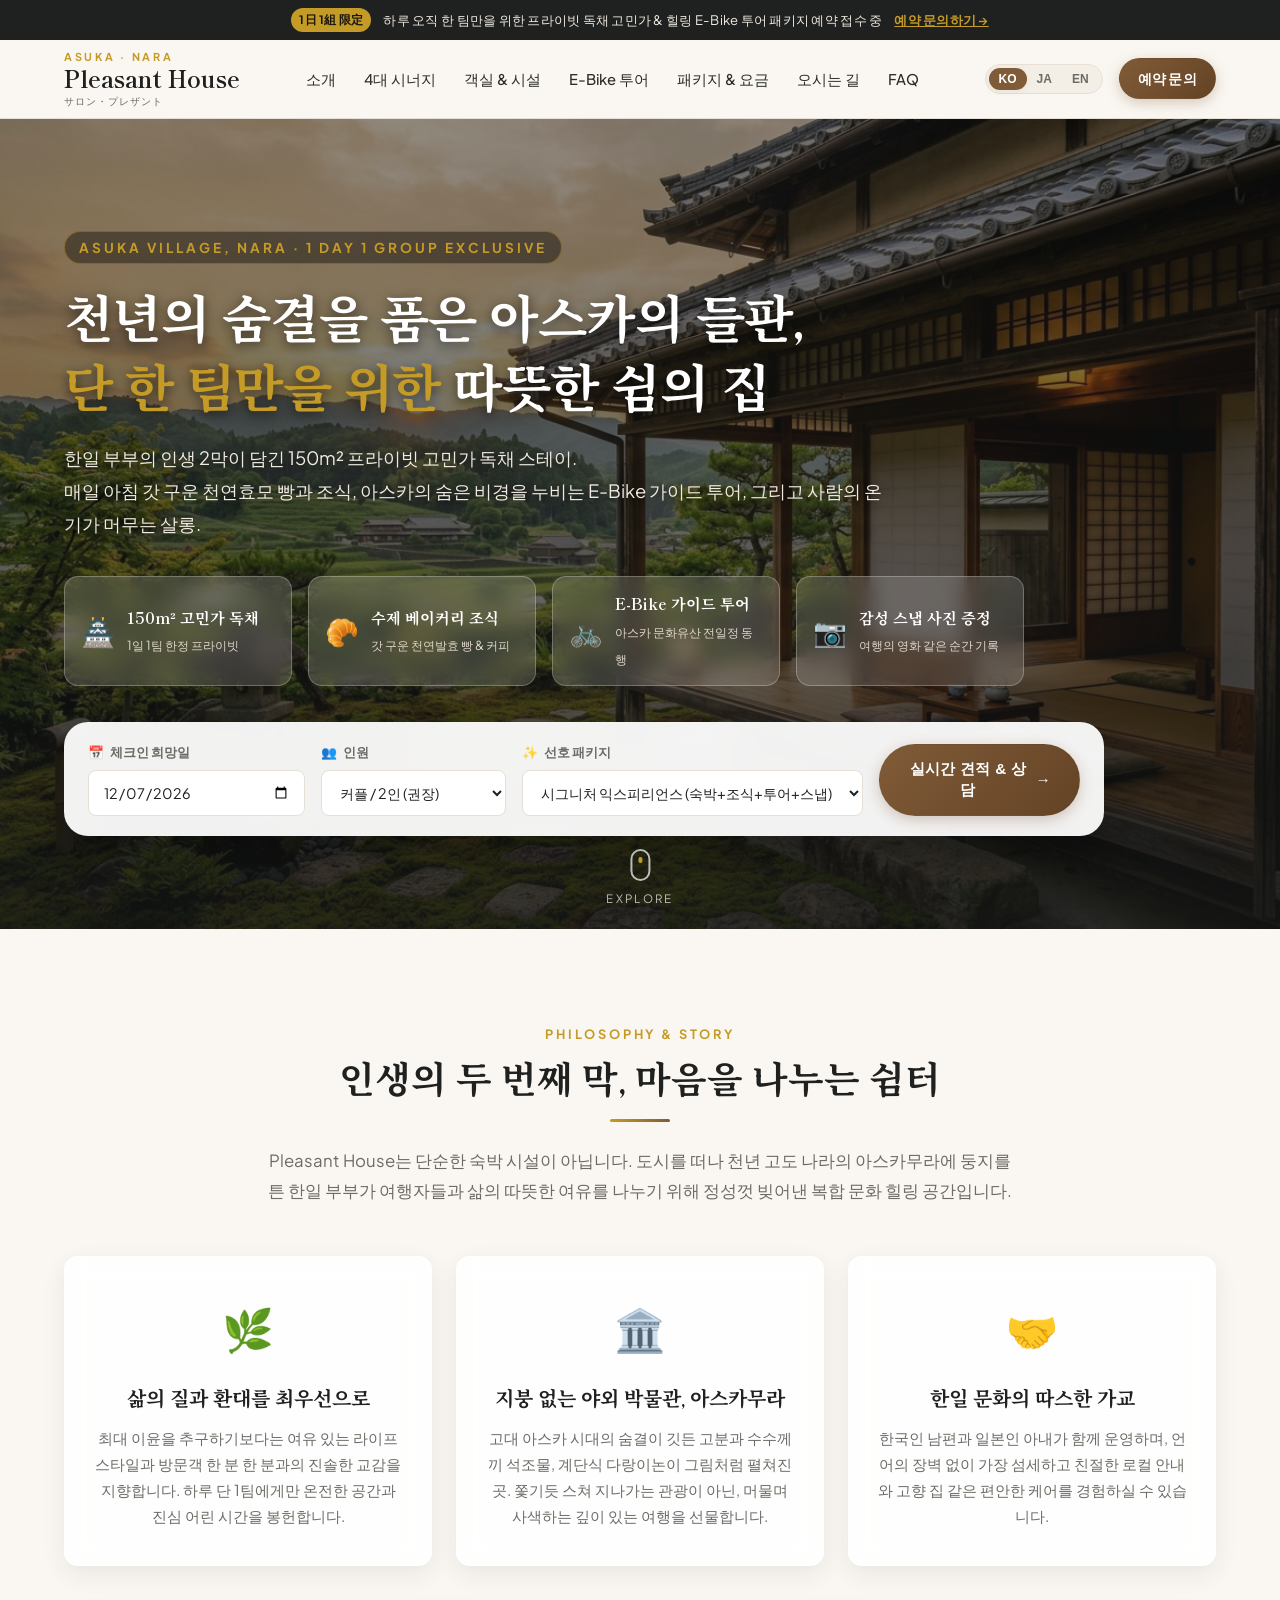
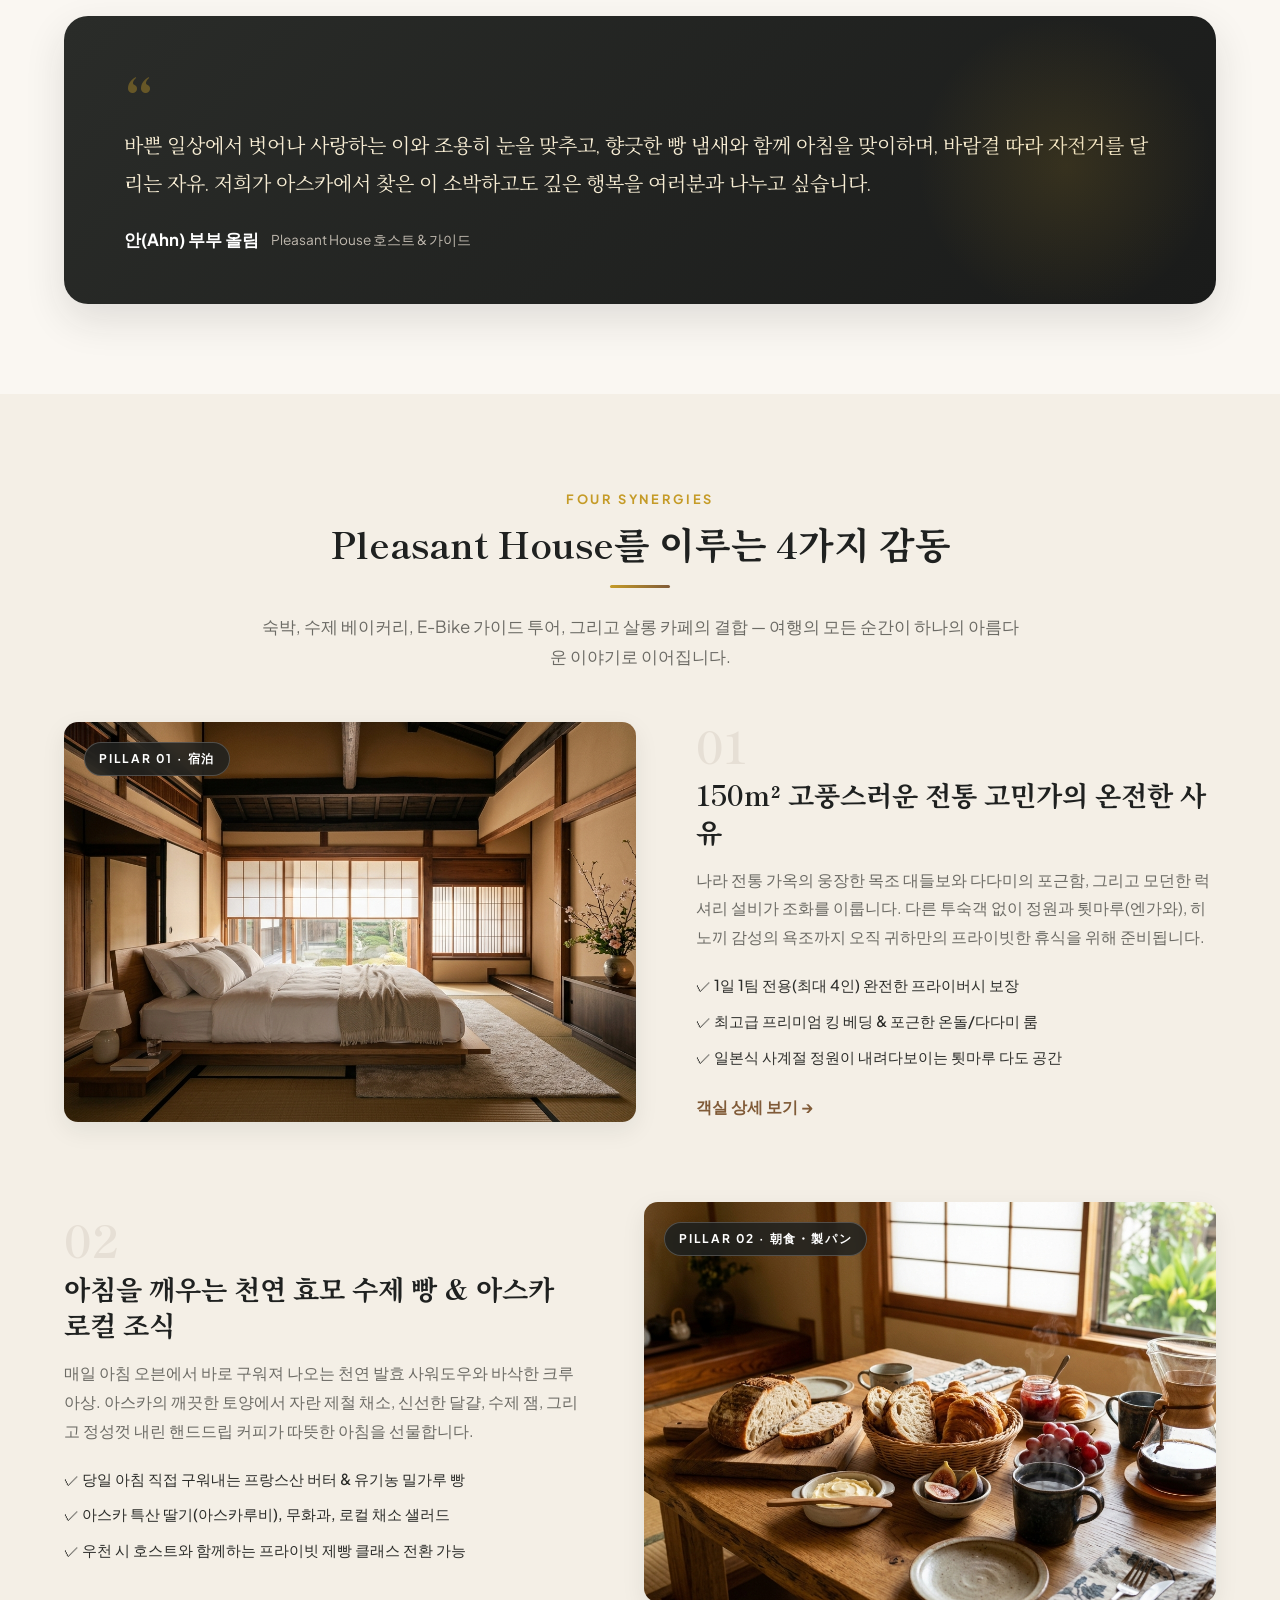
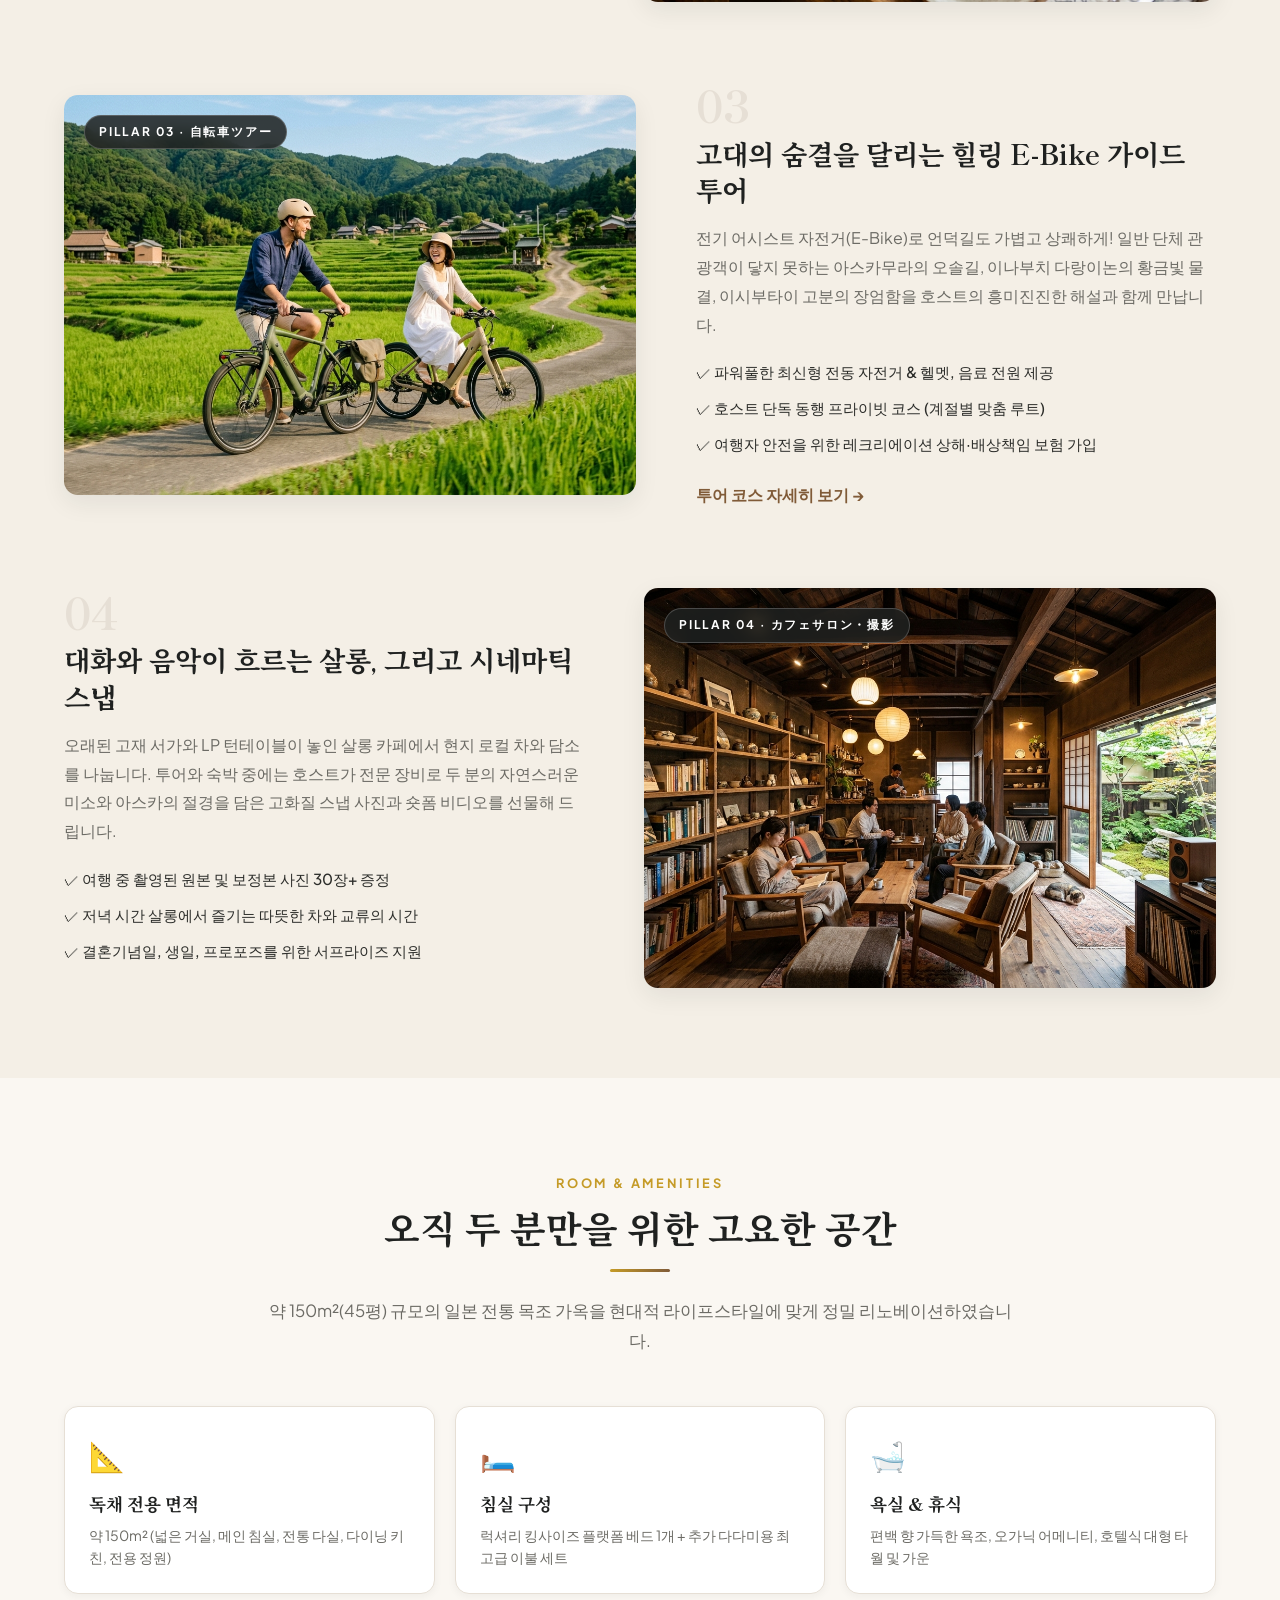
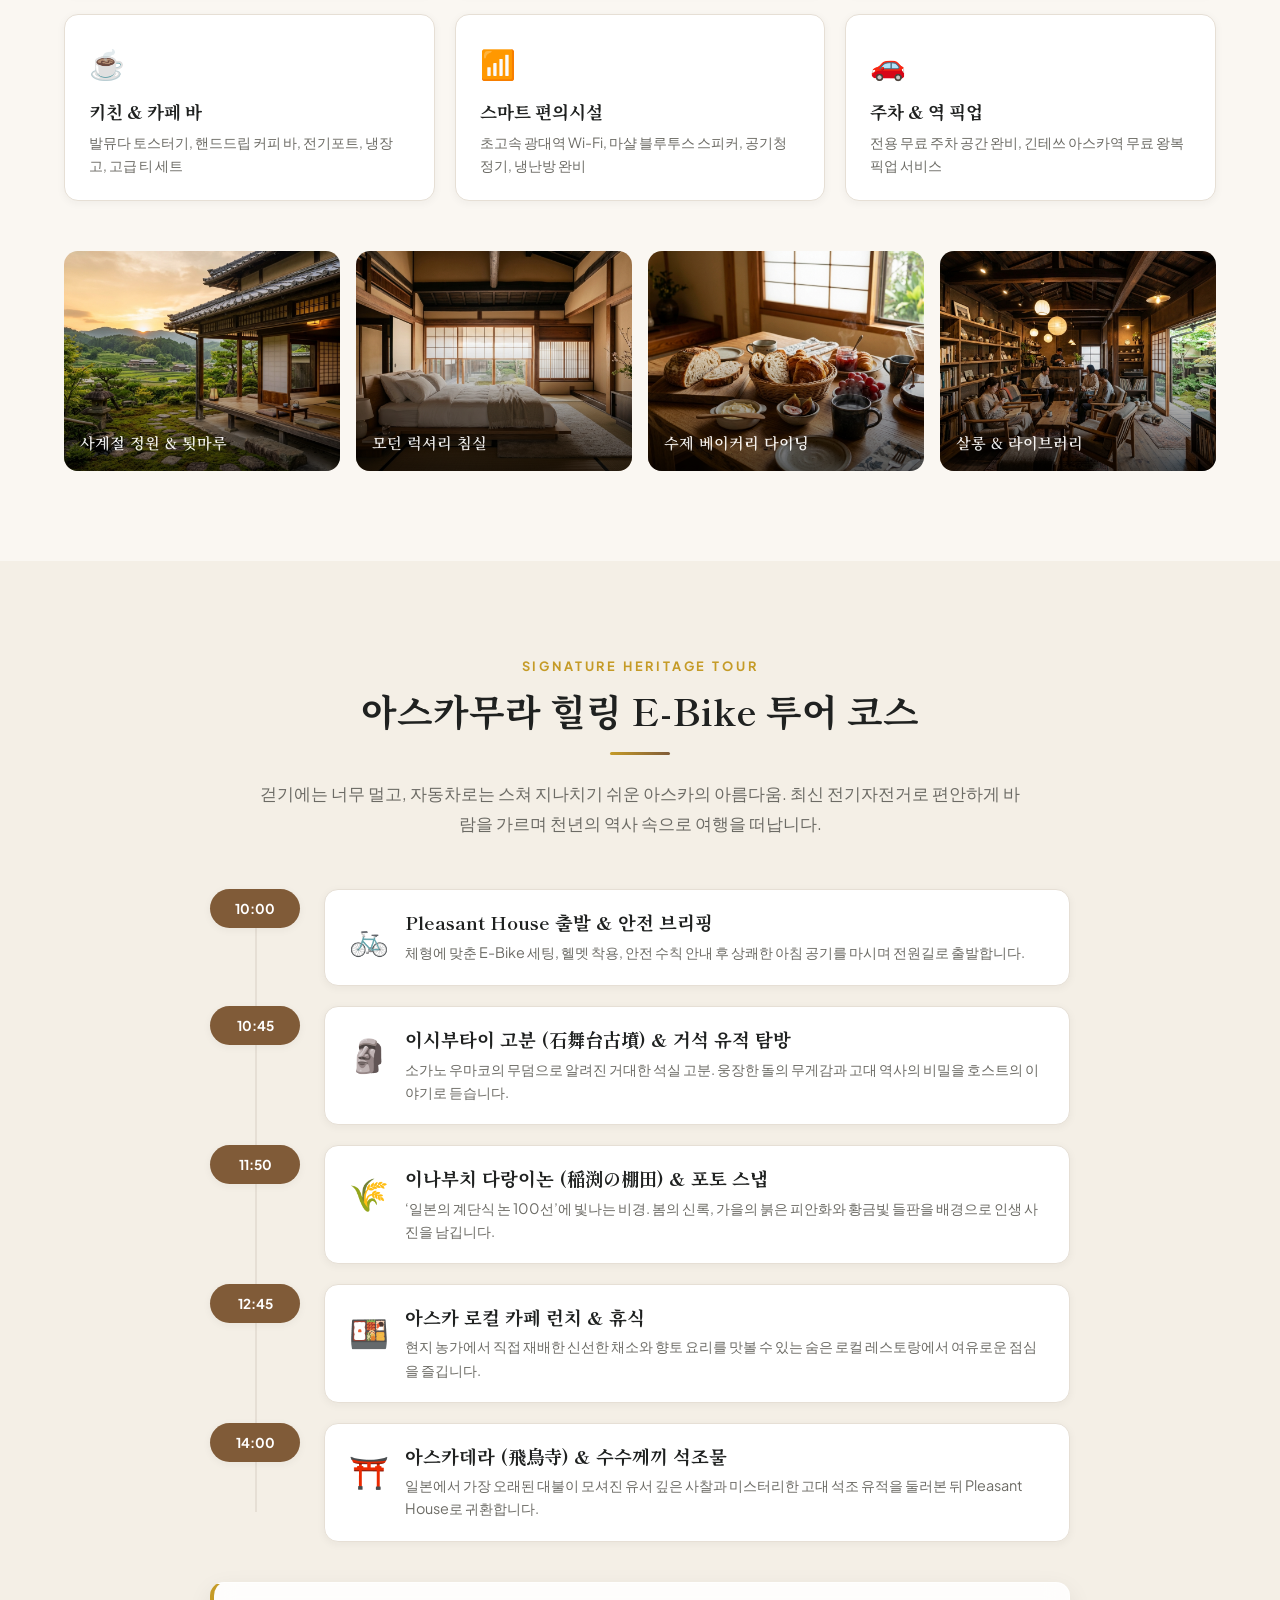
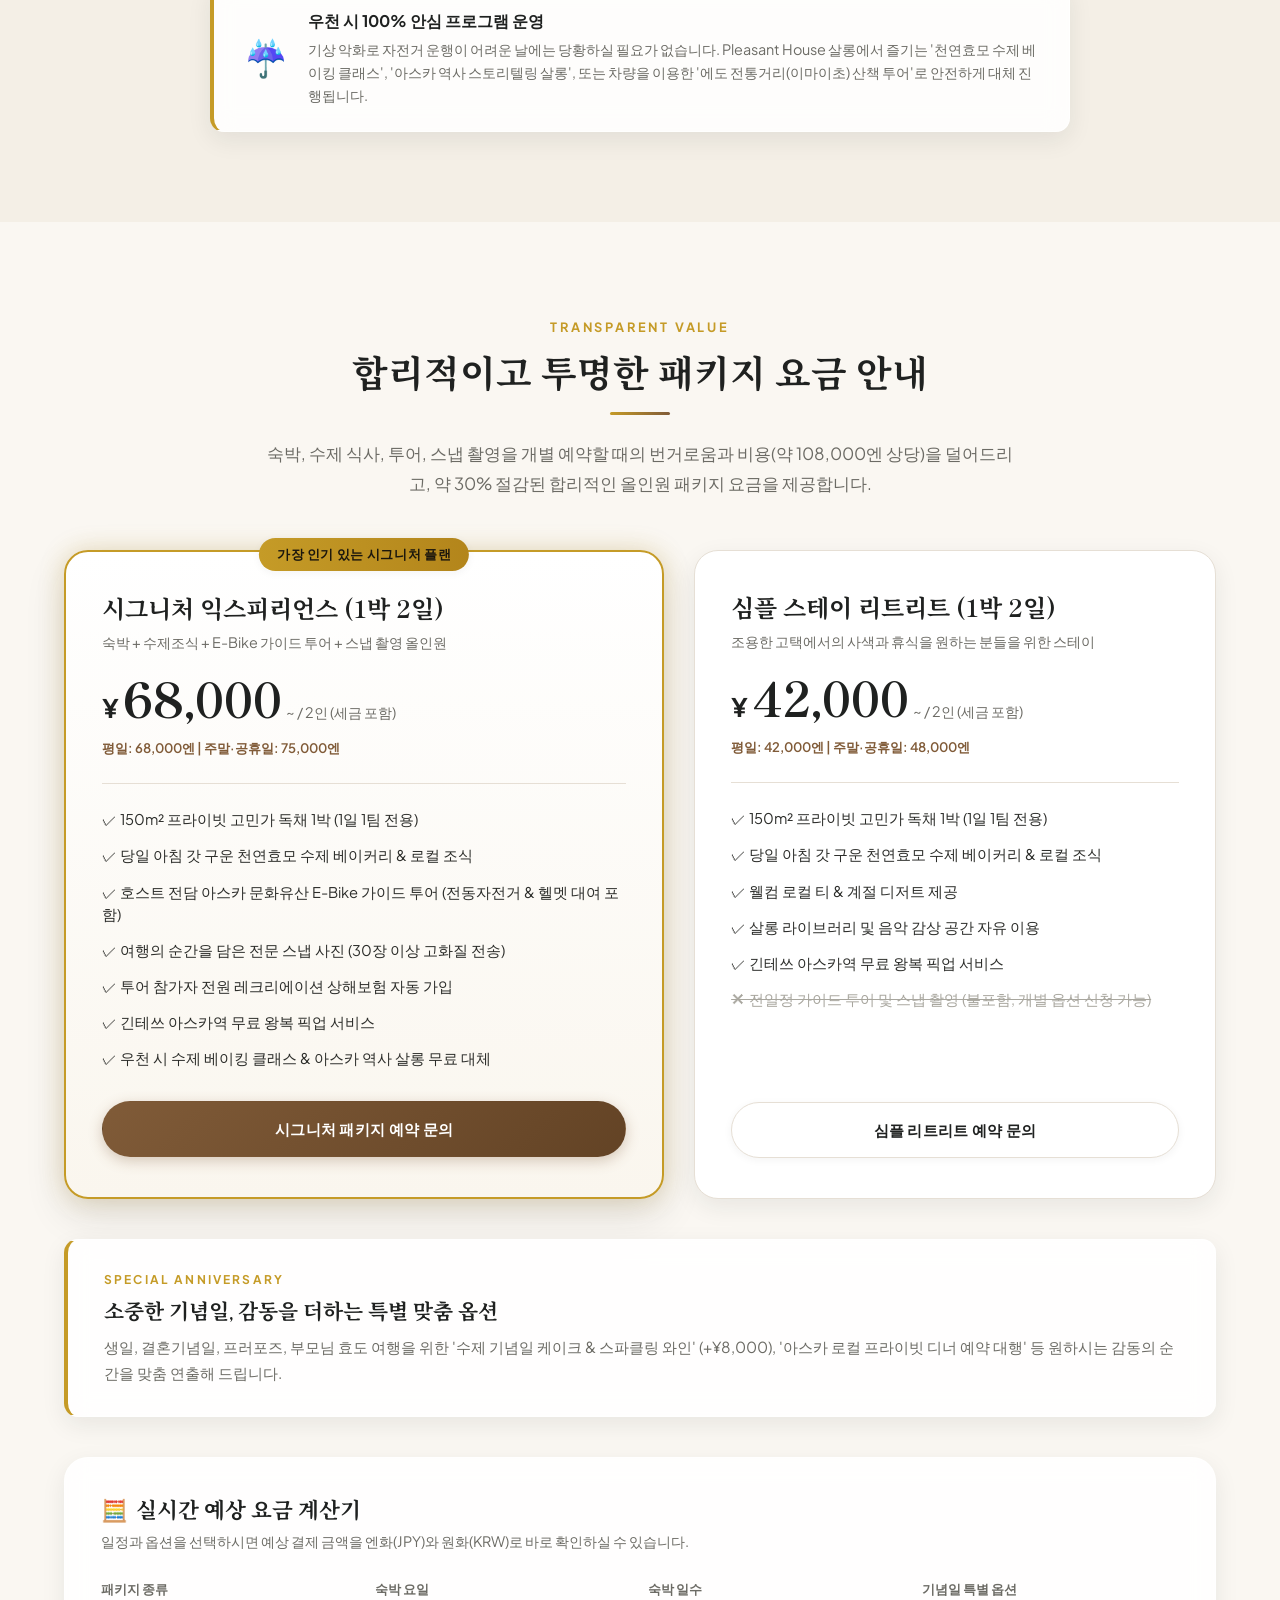
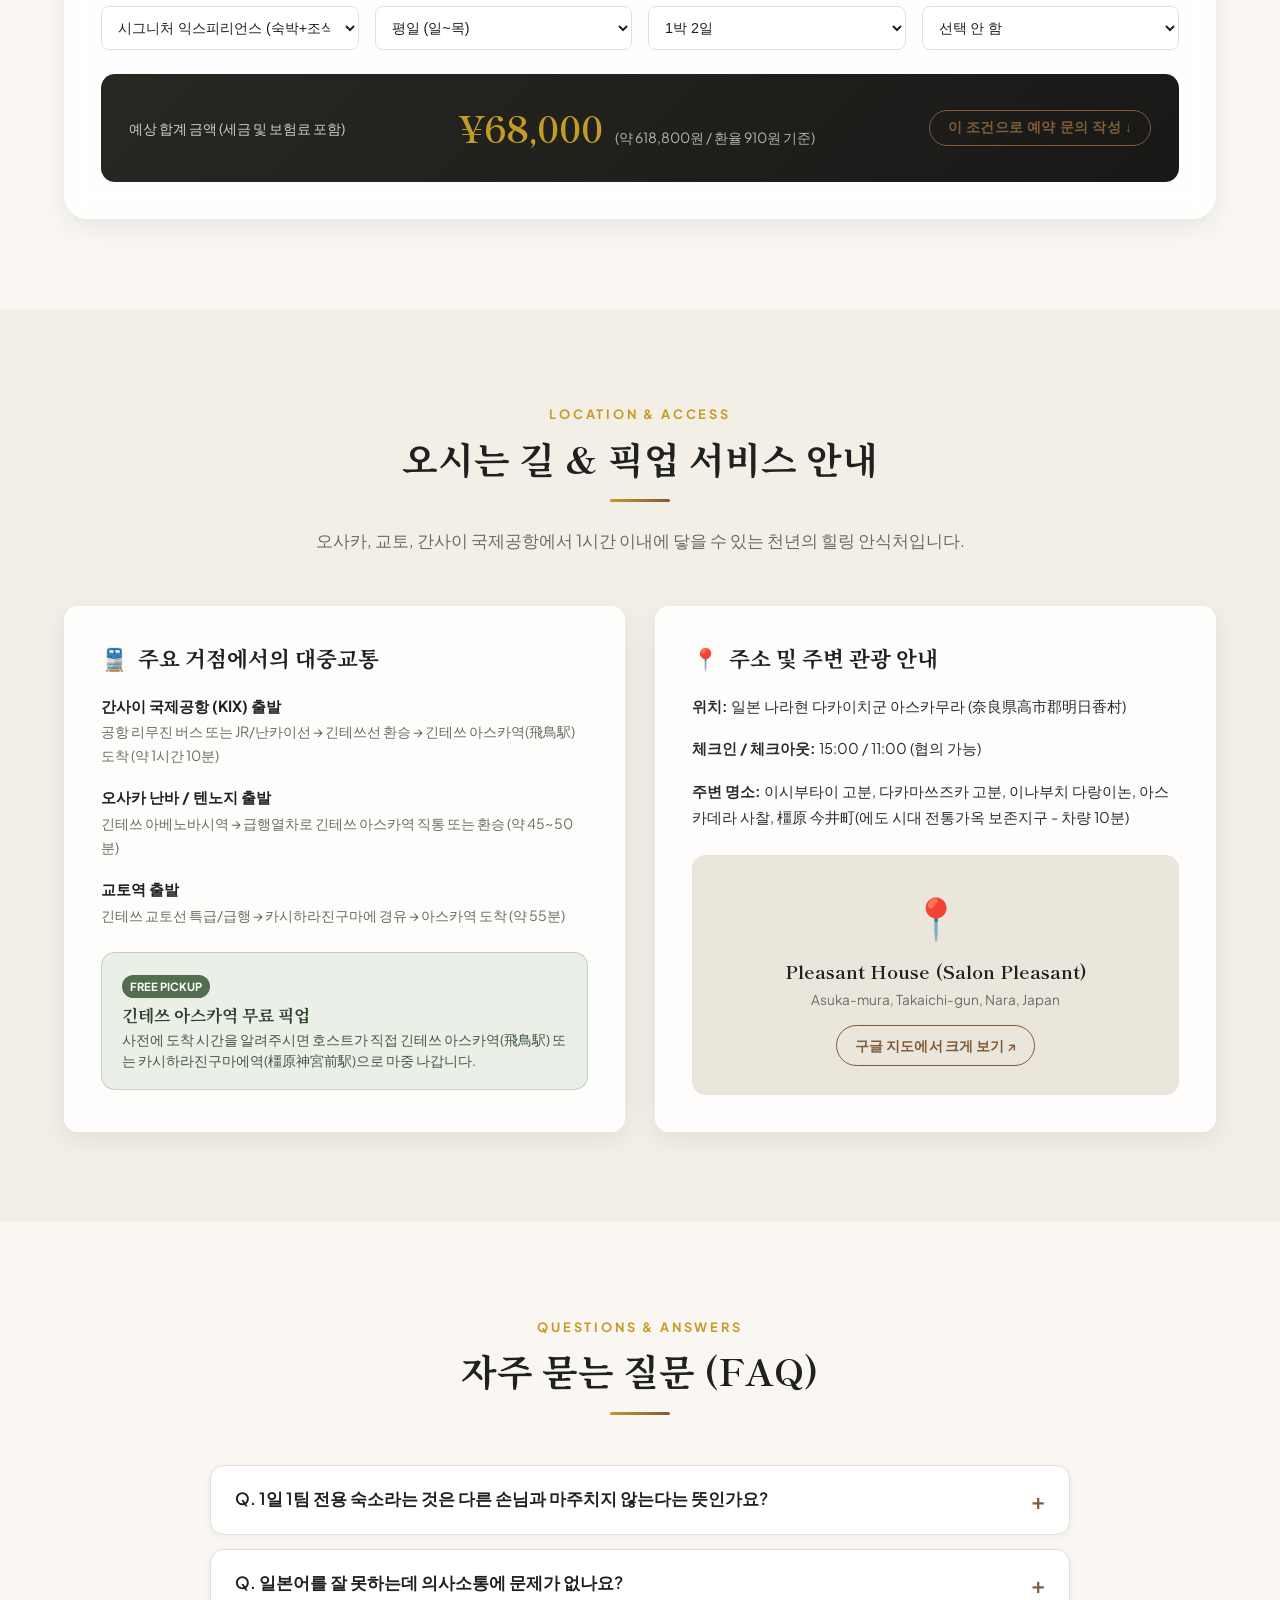
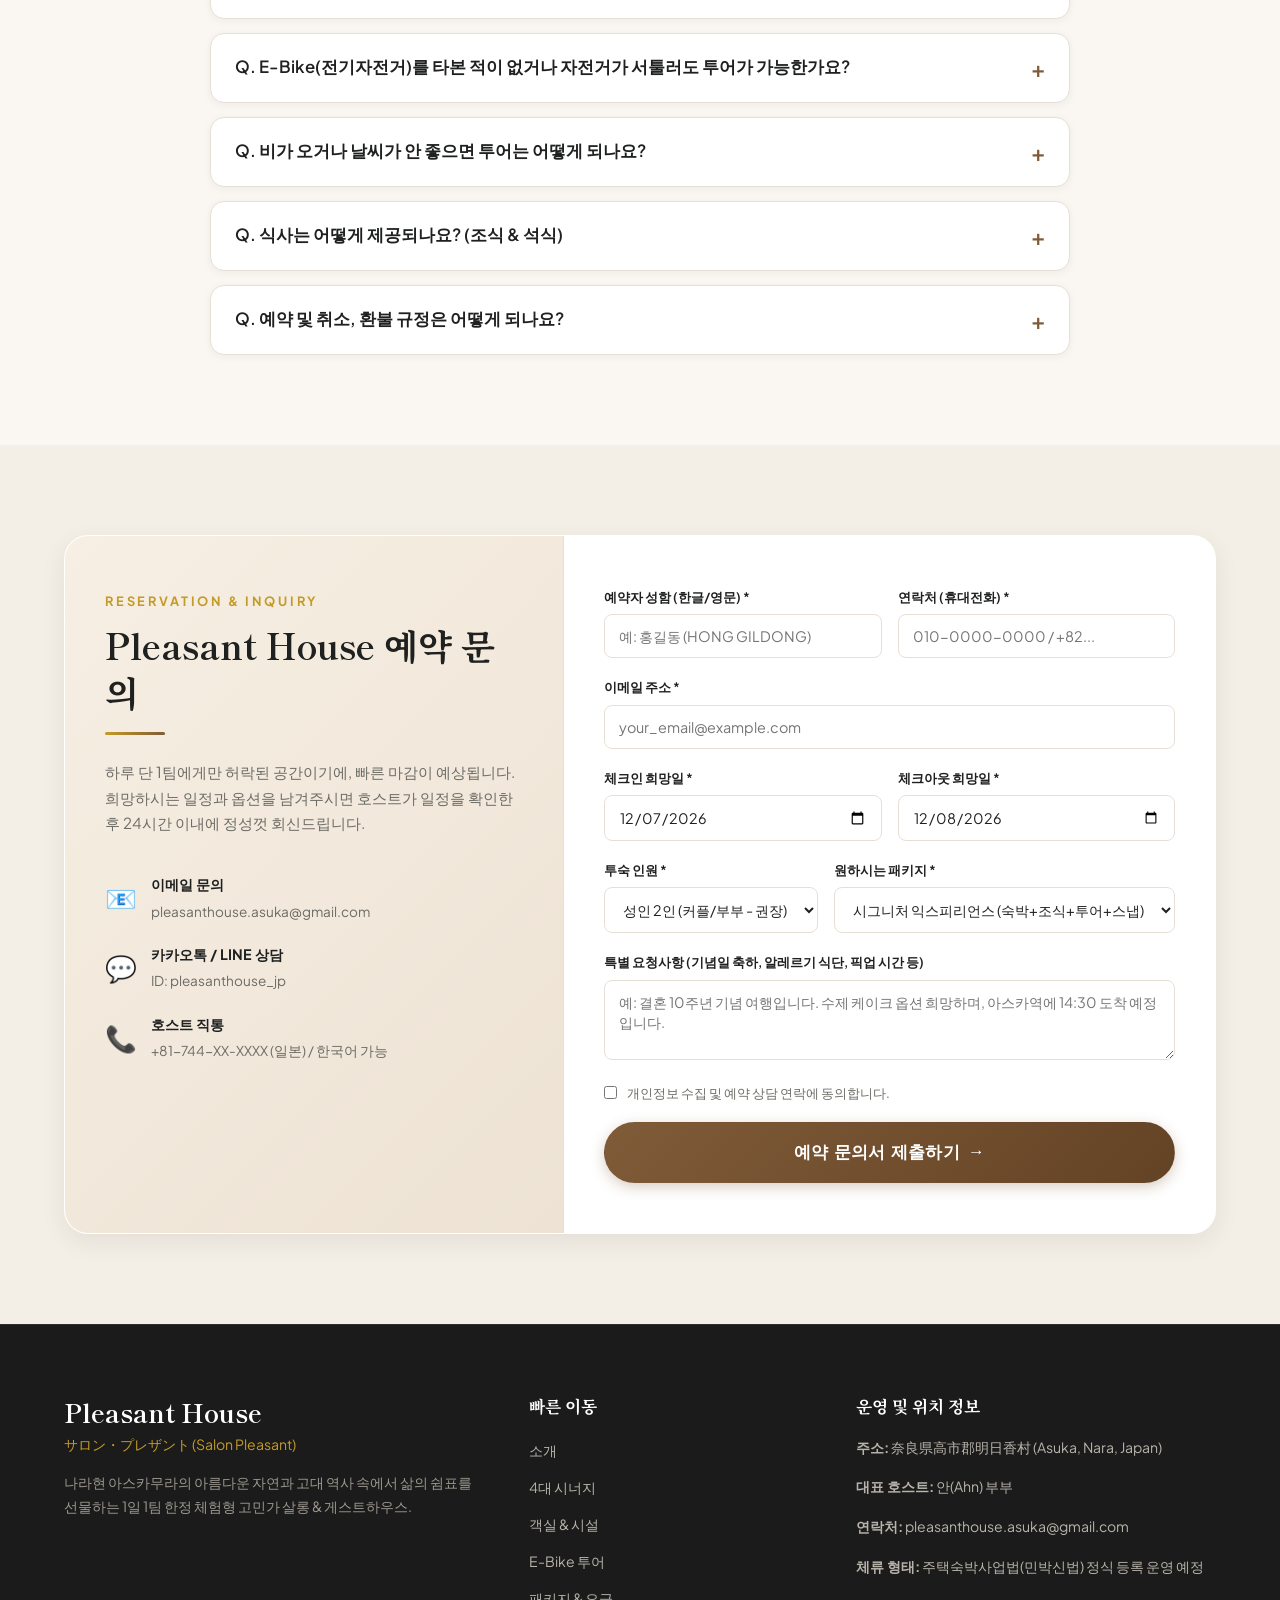
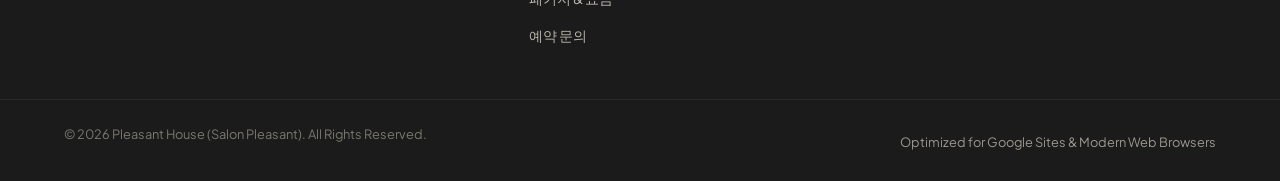
==== index.html @ b82c5b42 "first deploy" ====
<!DOCTYPE html>
<html lang="ko">
<head>
  <meta charset="UTF-8">
  <meta name="viewport" content="width=device-width, initial-scale=1.0">
  <title>Pleasant House | 나라 아스카무라 체험형 프라이빗 고민가 게스트하우스 & 살롱</title>
  <meta name="description" content="나라현 아스카무라(明日香村) 1일 1팀 한정 독채 고민가 스테이. 갓 구운 수제 베이커리 조식, 힐링 E-Bike 프라이빗 가이드 투어, 그리고 따뜻한 문화 교류 살롱 Pleasant House에 오신 것을 환영합니다.">
  <meta name="keywords" content="Pleasant House, 플레전트하우스, 나라 게스트하우스, 아스카무라 숙소, 일본 고민가 숙박, E-Bike 투어, 일본 시골 여행, 나라 여행, 1일1팀숙소">
  
  <!-- Open Graph / SEO -->
  <meta property="og:type" content="website">
  <meta property="og:title" content="Pleasant House | 나라 아스카무라 체험형 고민가 살롱 & 스테이">
  <meta property="og:description" content="천년의 역사를 품은 야외 박물관 아스카무라에서 보내는 특별한 하루. 150m² 프라이빗 고민가 독채, 수제 베이커리, 전일정 E-Bike 투어.">
  <meta property="og:image" content="assets/pleasant_house_exterior.jpg">

  <!-- Google Fonts -->
  <link rel="preconnect" href="https://fonts.googleapis.com">
  <link rel="preconnect" href="https://fonts.gstatic.com" crossorigin>
  <link href="https://fonts.googleapis.com/css2?family=Noto+Serif+JP:wght@400;600;700&family=Noto+Serif+KR:wght@400;600;700&family=Plus+Jakarta+Sans:wght@300;400;500;600;700&family=Shippori+Mincho:wght@400;600;700&display=swap" rel="stylesheet">
  
  <link rel="stylesheet" href="style.css">
</head>
<body>

  <!-- Top Announcement Bar -->
  <div class="top-announcement">
    <div class="container announcement-inner">
      <span class="badge" data-i18n="announcement_badge">1日 1組 限定</span>
      <span class="announcement-text" data-i18n="announcement_text">하루 오직 한 팀만을 위한 프라이빗 독채 고민가 & 힐링 E-Bike 투어 패키지 예약 접수 중</span>
      <a href="#booking" class="announcement-link" data-i18n="announcement_cta">예약 문의하기 &rarr;</a>
    </div>
  </div>

  <!-- Header / Navigation -->
  <header class="site-header" id="siteHeader">
    <div class="container header-inner">
      <a href="#" class="brand-logo">
        <span class="logo-sub">ASUKA · NARA</span>
        <span class="logo-main">Pleasant House</span>
        <span class="logo-kanji">サロン・プレザント</span>
      </a>

      <nav class="main-nav" id="mainNav">
        <ul class="nav-list">
          <li><a href="#about" class="nav-link" data-i18n="nav_about">소개</a></li>
          <li><a href="#pillars" class="nav-link" data-i18n="nav_pillars">4대 시너지</a></li>
          <li><a href="#stay" class="nav-link" data-i18n="nav_stay">객실 & 시설</a></li>
          <li><a href="#tour" class="nav-link" data-i18n="nav_tour">E-Bike 투어</a></li>
          <li><a href="#pricing" class="nav-link" data-i18n="nav_pricing">패키지 & 요금</a></li>
          <li><a href="#location" class="nav-link" data-i18n="nav_location">오시는 길</a></li>
          <li><a href="#faq" class="nav-link" data-i18n="nav_faq">FAQ</a></li>
        </ul>
      </nav>

      <div class="header-actions">
        <!-- Language Switcher -->
        <div class="lang-switch" id="langSwitch">
          <button type="button" class="lang-btn active" data-lang="ko">KO</button>
          <button type="button" class="lang-btn" data-lang="ja">JA</button>
          <button type="button" class="lang-btn" data-lang="en">EN</button>
        </div>

        <a href="#booking" class="btn btn-primary btn-sm header-cta" data-i18n="cta_book">예약 문의</a>

        <!-- Mobile Menu Toggle -->
        <button class="mobile-toggle" id="mobileToggle" aria-label="메뉴 열기">
          <span></span>
          <span></span>
          <span></span>
        </button>
      </div>
    </div>
  </header>

  <!-- Mobile Drawer Menu -->
  <div class="mobile-drawer" id="mobileDrawer">
    <div class="drawer-header">
      <span class="drawer-title">Pleasant House</span>
      <button class="drawer-close" id="drawerClose">&times;</button>
    </div>
    <ul class="drawer-nav">
      <li><a href="#about" class="drawer-link" data-i18n="nav_about">소개</a></li>
      <li><a href="#pillars" class="drawer-link" data-i18n="nav_pillars">4대 시너지</a></li>
      <li><a href="#stay" class="drawer-link" data-i18n="nav_stay">객실 & 시설</a></li>
      <li><a href="#tour" class="drawer-link" data-i18n="nav_tour">E-Bike 투어</a></li>
      <li><a href="#pricing" class="drawer-link" data-i18n="nav_pricing">패키지 & 요금</a></li>
      <li><a href="#location" class="drawer-link" data-i18n="nav_location">오시는 길</a></li>
      <li><a href="#faq" class="drawer-link" data-i18n="nav_faq">FAQ</a></li>
    </ul>
    <div class="drawer-cta">
      <a href="#booking" class="btn btn-primary btn-block" data-i18n="cta_book">예약 문의 신청</a>
    </div>
  </div>

  <main>
    <!-- Hero Section -->
    <section class="hero-section" id="hero">
      <div class="hero-bg-overlay"></div>
      <div class="hero-bg-image" style="background-image: url('assets/pleasant_house_exterior.jpg');"></div>
      
      <div class="container hero-content">
        <div class="hero-tagline-wrapper">
          <span class="hero-kicker" data-i18n="hero_kicker">ASUKA VILLAGE, NARA · 1 DAY 1 GROUP EXCLUSIVE</span>
          <h1 class="hero-title" data-i18n="hero_title">
            천년의 숨결을 품은 아스카의 들판,<br>
            <span class="text-gold">단 한 팀만을 위한</span> 따뜻한 쉼의 집
          </h1>
          <p class="hero-subtitle" data-i18n="hero_desc">
            한일 부부의 인생 2막이 담긴 150m² 프라이빗 고민가 독채 스테이.<br>
            매일 아침 갓 구운 천연효모 빵과 조식, 아스카의 숨은 비경을 누비는 E-Bike 가이드 투어, 그리고 사람의 온기가 머무는 살롱.
          </p>
        </div>

        <!-- Quick Feature Cards -->
        <div class="hero-features">
          <div class="feature-chip">
            <span class="chip-icon">🏯</span>
            <div class="chip-text">
              <strong data-i18n="feat1_title">150m² 고민가 독채</strong>
              <small data-i18n="feat1_sub">1일 1팀 한정 프라이빗</small>
            </div>
          </div>
          <div class="feature-chip">
            <span class="chip-icon">🥐</span>
            <div class="chip-text">
              <strong data-i18n="feat2_title">수제 베이커리 조식</strong>
              <small data-i18n="feat2_sub">갓 구운 천연발효 빵 & 커피</small>
            </div>
          </div>
          <div class="feature-chip">
            <span class="chip-icon">🚲</span>
            <div class="chip-text">
              <strong data-i18n="feat3_title">E-Bike 가이드 투어</strong>
              <small data-i18n="feat3_sub">아스카 문화유산 전일정 동행</small>
            </div>
          </div>
          <div class="feature-chip">
            <span class="chip-icon">📷</span>
            <div class="chip-text">
              <strong data-i18n="feat4_title">감성 스냅 사진 증정</strong>
              <small data-i18n="feat4_sub">여행의 영화 같은 순간 기록</small>
            </div>
          </div>
        </div>

        <!-- Hero Quick Booking Widget -->
        <div class="hero-booking-bar">
          <form id="heroBookingForm" class="booking-bar-form" onsubmit="event.preventDefault(); goToBooking();">
            <div class="form-group">
              <label><span class="icon">📅</span> <span data-i18n="label_checkin">체크인 희망일</span></label>
              <input type="date" id="heroCheckin" required>
            </div>
            <div class="form-group">
              <label><span class="icon">👥</span> <span data-i18n="label_guests">인원</span></label>
              <select id="heroGuests">
                <option value="2" data-i18n="opt_couple">커플 / 2인 (권장)</option>
                <option value="1" data-i18n="opt_solo">1인 솔로 리트리트</option>
                <option value="3" data-i18n="opt_3">성인 3인 (패밀리)</option>
                <option value="4" data-i18n="opt_4">성인 4인 (소규모 그룹)</option>
              </select>
            </div>
            <div class="form-group">
              <label><span class="icon">✨</span> <span data-i18n="label_package">선호 패키지</span></label>
              <select id="heroPackage">
                <option value="signature" data-i18n="pkg_signature_opt">시그니처 익스피리언스 (숙박+조식+투어+스냅)</option>
                <option value="retreat" data-i18n="pkg_retreat_opt">심플 스테이 리트리트 (숙박+수제조식)</option>
                <option value="anniversary" data-i18n="pkg_anniv_opt">애니버서리 스페셜 (기념일 커스텀)</option>
              </select>
            </div>
            <div class="form-group form-submit">
              <button type="submit" class="btn btn-primary btn-block">
                <span data-i18n="btn_check_plan">실시간 견적 & 상담</span> &rarr;
              </button>
            </div>
          </form>
        </div>
      </div>

      <div class="hero-scroll-indicator">
        <a href="#about" aria-label="스크롤 아래로">
          <span class="mouse-icon"></span>
          <span class="scroll-text">EXPLORE</span>
        </a>
      </div>
    </section>

    <!-- Section: Brand Story & Philosophy -->
    <section class="section section-story" id="about">
      <div class="container">
        <div class="section-header text-center">
          <span class="section-subtitle" data-i18n="story_kicker">PHILOSOPHY & STORY</span>
          <h2 class="section-title" data-i18n="story_title">인생의 두 번째 막, 마음을 나누는 쉼터</h2>
          <div class="divider"></div>
          <p class="section-intro" data-i18n="story_lead">
            Pleasant House는 단순한 숙박 시설이 아닙니다. 도시를 떠나 천년 고도 나라의 아스카무라에 둥지를 튼 한일 부부가 
            여행자들과 삶의 따뜻한 여유를 나누기 위해 정성껏 빚어낸 복합 문화 힐링 공간입니다.
          </p>
        </div>

        <div class="story-grid">
          <div class="story-card card-glass">
            <div class="story-icon">🌿</div>
            <h3 class="story-card-title" data-i18n="story_c1_title">삶의 질과 환대를 최우선으로</h3>
            <p class="story-card-desc" data-i18n="story_c1_desc">
              최대 이윤을 추구하기보다는 여유 있는 라이프스타일과 방문객 한 분 한 분과의 진솔한 교감을 지향합니다. 하루 단 1팀에게만 온전한 공간과 진심 어린 시간을 봉헌합니다.
            </p>
          </div>

          <div class="story-card card-glass">
            <div class="story-icon">🏛️</div>
            <h3 class="story-card-title" data-i18n="story_c2_title">지붕 없는 야외 박물관, 아스카무라</h3>
            <p class="story-card-desc" data-i18n="story_c2_desc">
              고대 아스카 시대의 숨결이 깃든 고분과 수수께끼 석조물, 계단식 다랑이논이 그림처럼 펼쳐진 곳. 쫓기듯 스쳐 지나가는 관광이 아닌, 머물며 사색하는 깊이 있는 여행을 선물합니다.
            </p>
          </div>

          <div class="story-card card-glass">
            <div class="story-icon">🤝</div>
            <h3 class="story-card-title" data-i18n="story_c3_title">한일 문화의 따스한 가교</h3>
            <p class="story-card-desc" data-i18n="story_c3_desc">
              한국인 남편과 일본인 아내가 함께 운영하며, 언어의 장벽 없이 가장 섬세하고 친절한 로컬 안내와 고향 집 같은 편안한 케어를 경험하실 수 있습니다.
            </p>
          </div>
        </div>

        <!-- Host Quote Box -->
        <div class="host-quote-banner">
          <div class="quote-content">
            <span class="quote-mark">“</span>
            <p class="quote-text" data-i18n="host_quote_text">
              바쁜 일상에서 벗어나 사랑하는 이와 조용히 눈을 맞추고, 향긋한 빵 냄새와 함께 아침을 맞이하며, 바람결 따라 자전거를 달리는 자유. 
              저희가 아스카에서 찾은 이 소박하고도 깊은 행복을 여러분과 나누고 싶습니다.
            </p>
            <div class="quote-author">
              <span class="author-name" data-i18n="host_name">안(Ahn) 부부 올림</span>
              <span class="author-title" data-i18n="host_role">Pleasant House 호스트 & 가이드</span>
            </div>
          </div>
        </div>
      </div>
    </section>

    <!-- Section: 4 Core Pillars (4대 사업 시너지) -->
    <section class="section section-pillars bg-cream" id="pillars">
      <div class="container">
        <div class="section-header text-center">
          <span class="section-subtitle" data-i18n="pillars_kicker">FOUR SYNERGIES</span>
          <h2 class="section-title" data-i18n="pillars_title">Pleasant House를 이루는 4가지 감동</h2>
          <div class="divider"></div>
          <p class="section-intro" data-i18n="pillars_lead">
            숙박, 수제 베이커리, E-Bike 가이드 투어, 그리고 살롱 카페의 결합 — 여행의 모든 순간이 하나의 아름다운 이야기로 이어집니다.
          </p>
        </div>

        <!-- Pillar 1: Stay -->
        <div class="pillar-row">
          <div class="pillar-image-wrap">
            <img src="assets/pleasant_house_room.jpg" alt="150m² 프라이빗 고민가 독채 스테이" class="pillar-img rounded-shadow">
            <span class="pillar-badge" data-i18n="p1_badge">PILLAR 01 · 宿泊</span>
          </div>
          <div class="pillar-text-wrap">
            <span class="step-num">01</span>
            <h3 class="pillar-heading" data-i18n="p1_heading">150m² 고풍스러운 전통 고민가의 온전한 사유</h3>
            <p class="pillar-description" data-i18n="p1_desc">
              나라 전통 가옥의 웅장한 목조 대들보와 다다미의 포근함, 그리고 모던한 럭셔리 설비가 조화를 이룹니다. 다른 투숙객 없이 정원과 툇마루(엔가와), 히노끼 감성의 욕조까지 오직 귀하만의 프라이빗한 휴식을 위해 준비됩니다.
            </p>
            <ul class="pillar-checklist">
              <li data-i18n="p1_pt1">✓ 1일 1팀 전용(최대 4인) 완전한 프라이버시 보장</li>
              <li data-i18n="p1_pt2">✓ 최고급 프리미엄 킹 베딩 & 포근한 온돌/다다미 룸</li>
              <li data-i18n="p1_pt3">✓ 일본식 사계절 정원이 내려다보이는 툇마루 다도 공간</li>
            </ul>
            <a href="#stay" class="pillar-link" data-i18n="link_view_room">객실 상세 보기 &rarr;</a>
          </div>
        </div>

        <!-- Pillar 2: Bakery -->
        <div class="pillar-row reverse">
          <div class="pillar-image-wrap">
            <img src="assets/pleasant_house_bakery.jpg" alt="매일 아침 갓 구운 천연효모 수제 베이커리 & 조식" class="pillar-img rounded-shadow">
            <span class="pillar-badge" data-i18n="p2_badge">PILLAR 02 · 朝食・製パン</span>
          </div>
          <div class="pillar-text-wrap">
            <span class="step-num">02</span>
            <h3 class="pillar-heading" data-i18n="p2_heading">아침을 깨우는 천연 효모 수제 빵 & 아스카 로컬 조식</h3>
            <p class="pillar-description" data-i18n="p2_desc">
              매일 아침 오븐에서 바로 구워져 나오는 천연 발효 사워도우와 바삭한 크루아상. 아스카의 깨끗한 토양에서 자란 제철 채소, 신선한 달걀, 수제 잼, 그리고 정성껏 내린 핸드드립 커피가 따뜻한 아침을 선물합니다.
            </p>
            <ul class="pillar-checklist">
              <li data-i18n="p2_pt1">✓ 당일 아침 직접 구워내는 프랑스산 버터 & 유기농 밀가루 빵</li>
              <li data-i18n="p2_pt2">✓ 아스카 특산 딸기(아스카루비), 무화과, 로컬 채소 샐러드</li>
              <li data-i18n="p2_pt3">✓ 우천 시 호스트와 함께하는 프라이빗 제빵 클래스 전환 가능</li>
            </ul>
          </div>
        </div>

        <!-- Pillar 3: E-Bike -->
        <div class="pillar-row">
          <div class="pillar-image-wrap">
            <img src="assets/pleasant_house_ebike.jpg" alt="아스카 문화유산 E-Bike 프라이빗 가이드 투어" class="pillar-img rounded-shadow">
            <span class="pillar-badge" data-i18n="p3_badge">PILLAR 03 · 自転車ツアー</span>
          </div>
          <div class="pillar-text-wrap">
            <span class="step-num">03</span>
            <h3 class="pillar-heading" data-i18n="p3_heading">고대의 숨결을 달리는 힐링 E-Bike 가이드 투어</h3>
            <p class="pillar-description" data-i18n="p3_desc">
              전기 어시스트 자전거(E-Bike)로 언덕길도 가볍고 상쾌하게! 일반 단체 관광객이 닿지 못하는 아스카무라의 오솔길, 이나부치 다랑이논의 황금빛 물결, 이시부타이 고분의 장엄함을 호스트의 흥미진진한 해설과 함께 만납니다.
            </p>
            <ul class="pillar-checklist">
              <li data-i18n="p3_pt1">✓ 파워풀한 최신형 전동 자전거 & 헬멧, 음료 전원 제공</li>
              <li data-i18n="p3_pt2">✓ 호스트 단독 동행 프라이빗 코스 (계절별 맞춤 루트)</li>
              <li data-i18n="p3_pt3">✓ 여행자 안전을 위한 레크리에이션 상해·배상책임 보험 가입</li>
            </ul>
            <a href="#tour" class="pillar-link" data-i18n="link_view_tour">투어 코스 자세히 보기 &rarr;</a>
          </div>
        </div>

        <!-- Pillar 4: Salon & Photography -->
        <div class="pillar-row reverse">
          <div class="pillar-image-wrap">
            <img src="assets/pleasant_house_salon.jpg" alt="커뮤니티 살롱 카페 & 시네마틱 스냅 촬영" class="pillar-img rounded-shadow">
            <span class="pillar-badge" data-i18n="p4_badge">PILLAR 04 · カフェサロン・撮影</span>
          </div>
          <div class="pillar-text-wrap">
            <span class="step-num">04</span>
            <h3 class="pillar-heading" data-i18n="p4_heading">대화와 음악이 흐르는 살롱, 그리고 시네마틱 스냅</h3>
            <p class="pillar-description" data-i18n="p4_desc">
              오래된 고재 서가와 LP 턴테이블이 놓인 살롱 카페에서 현지 로컬 차와 담소를 나눕니다. 투어와 숙박 중에는 호스트가 전문 장비로 두 분의 자연스러운 미소와 아스카의 절경을 담은 고화질 스냅 사진과 숏폼 비디오를 선물해 드립니다.
            </p>
            <ul class="pillar-checklist">
              <li data-i18n="p4_pt1">✓ 여행 중 촬영된 원본 및 보정본 사진 30장+ 증정</li>
              <li data-i18n="p4_pt2">✓ 저녁 시간 살롱에서 즐기는 따뜻한 차와 교류의 시간</li>
              <li data-i18n="p4_pt3">✓ 결혼기념일, 생일, 프로포즈를 위한 서프라이즈 지원</li>
            </ul>
          </div>
        </div>
      </div>
    </section>

    <!-- Section: Stay / Facilities Details -->
    <section class="section section-stay" id="stay">
      <div class="container">
        <div class="section-header text-center">
          <span class="section-subtitle" data-i18n="stay_kicker">ROOM & AMENITIES</span>
          <h2 class="section-title" data-i18n="stay_title">오직 두 분만을 위한 고요한 공간</h2>
          <div class="divider"></div>
          <p class="section-intro" data-i18n="stay_lead">
            약 150m²(45평) 규모의 일본 전통 목조 가옥을 현대적 라이프스타일에 맞게 정밀 리노베이션하였습니다.
          </p>
        </div>

        <div class="stay-spec-grid">
          <div class="spec-card">
            <div class="spec-icon">📐</div>
            <h4 data-i18n="spec1_t">독채 전용 면적</h4>
            <p data-i18n="spec1_d">약 150m² (넓은 거실, 메인 침실, 전통 다실, 다이닝 키친, 전용 정원)</p>
          </div>
          <div class="spec-card">
            <div class="spec-icon">🛏️</div>
            <h4 data-i18n="spec2_t">침실 구성</h4>
            <p data-i18n="spec2_d">럭셔리 킹사이즈 플랫폼 베드 1개 + 추가 다다미용 최고급 이불 세트</p>
          </div>
          <div class="spec-card">
            <div class="spec-icon">🛁</div>
            <h4 data-i18n="spec3_t">욕실 & 휴식</h4>
            <p data-i18n="spec3_d">편백 향 가득한 욕조, 오가닉 어메니티, 호텔식 대형 타월 및 가운</p>
          </div>
          <div class="spec-card">
            <div class="spec-icon">☕</div>
            <h4 data-i18n="spec4_t">키친 & 카페 바</h4>
            <p data-i18n="spec4_d">발뮤다 토스터기, 핸드드립 커피 바, 전기포트, 냉장고, 고급 티 세트</p>
          </div>
          <div class="spec-card">
            <div class="spec-icon">📶</div>
            <h4 data-i18n="spec5_t">스마트 편의시설</h4>
            <p data-i18n="spec5_d">초고속 광대역 Wi-Fi, 마샬 블루투스 스피커, 공기청정기, 냉난방 완비</p>
          </div>
          <div class="spec-card">
            <div class="spec-icon">🚗</div>
            <h4 data-i18n="spec6_t">주차 & 역 픽업</h4>
            <p data-i18n="spec6_d">전용 무료 주차 공간 완비, 긴테쓰 아스카역 무료 왕복 픽업 서비스</p>
          </div>
        </div>

        <!-- Room Gallery Carousel / Grid -->
        <div class="gallery-grid">
          <div class="gallery-item" onclick="openLightbox('assets/pleasant_house_exterior.jpg')">
            <img src="assets/pleasant_house_exterior.jpg" alt="정원과 툇마루">
            <div class="gallery-overlay">
              <span data-i18n="gal_ext">사계절 정원 & 툇마루</span>
            </div>
          </div>
          <div class="gallery-item" onclick="openLightbox('assets/pleasant_house_room.jpg')">
            <img src="assets/pleasant_house_room.jpg" alt="메인 침실">
            <div class="gallery-overlay">
              <span data-i18n="gal_bed">모던 럭셔리 침실</span>
            </div>
          </div>
          <div class="gallery-item" onclick="openLightbox('assets/pleasant_house_bakery.jpg')">
            <img src="assets/pleasant_house_bakery.jpg" alt="조식 다이닝 테이블">
            <div class="gallery-overlay">
              <span data-i18n="gal_bake">수제 베이커리 다이닝</span>
            </div>
          </div>
          <div class="gallery-item" onclick="openLightbox('assets/pleasant_house_salon.jpg')">
            <img src="assets/pleasant_house_salon.jpg" alt="살롱 라운지">
            <div class="gallery-overlay">
              <span data-i18n="gal_salon">살롱 & 라이브러리</span>
            </div>
          </div>
        </div>
      </div>
    </section>

    <!-- Section: E-Bike Heritage Tour Itinerary -->
    <section class="section section-tour bg-cream" id="tour">
      <div class="container">
        <div class="section-header text-center">
          <span class="section-subtitle" data-i18n="tour_kicker">SIGNATURE HERITAGE TOUR</span>
          <h2 class="section-title" data-i18n="tour_title">아스카무라 힐링 E-Bike 투어 코스</h2>
          <div class="divider"></div>
          <p class="section-intro" data-i18n="tour_lead">
            걷기에는 너무 멀고, 자동차로는 스쳐 지나치기 쉬운 아스카의 아름다움. 최신 전기자전거로 편안하게 바람을 가르며 천년의 역사 속으로 여행을 떠납니다.
          </p>
        </div>

        <!-- Tour Schedule Tabs -->
        <div class="tour-timeline">
          <!-- Item 1 -->
          <div class="timeline-step">
            <div class="time-badge">10:00</div>
            <div class="step-card">
              <div class="step-icon">🚲</div>
              <div class="step-info">
                <h4 data-i18n="t_step1_t">Pleasant House 출발 & 안전 브리핑</h4>
                <p data-i18n="t_step1_d">체형에 맞춘 E-Bike 세팅, 헬멧 착용, 안전 수칙 안내 후 상쾌한 아침 공기를 마시며 전원길로 출발합니다.</p>
              </div>
            </div>
          </div>

          <!-- Item 2 -->
          <div class="timeline-step">
            <div class="time-badge">10:45</div>
            <div class="step-card">
              <div class="step-icon">🗿</div>
              <div class="step-info">
                <h4 data-i18n="t_step2_t">이시부타이 고분 (石舞台古墳) & 거석 유적 탐방</h4>
                <p data-i18n="t_step2_d">소가노 우마코의 무덤으로 알려진 거대한 석실 고분. 웅장한 돌의 무게감과 고대 역사의 비밀을 호스트의 이야기로 듣습니다.</p>
              </div>
            </div>
          </div>

          <!-- Item 3 -->
          <div class="timeline-step">
            <div class="time-badge">11:50</div>
            <div class="step-card">
              <div class="step-icon">🌾</div>
              <div class="step-info">
                <h4 data-i18n="t_step3_t">이나부치 다랑이논 (稲渕の棚田) & 포토 스냅</h4>
                <p data-i18n="t_step3_d">‘일본의 계단식 논 100선’에 빛나는 비경. 봄의 신록, 가을의 붉은 피안화와 황금빛 들판을 배경으로 인생 사진을 남깁니다.</p>
              </div>
            </div>
          </div>

          <!-- Item 4 -->
          <div class="timeline-step">
            <div class="time-badge">12:45</div>
            <div class="step-card">
              <div class="step-icon">🍱</div>
              <div class="step-info">
                <h4 data-i18n="t_step4_t">아스카 로컬 카페 런치 & 휴식</h4>
                <p data-i18n="t_step4_d">현지 농가에서 직접 재배한 신선한 채소와 향토 요리를 맛볼 수 있는 숨은 로컬 레스토랑에서 여유로운 점심을 즐깁니다.</p>
              </div>
            </div>
          </div>

          <!-- Item 5 -->
          <div class="timeline-step">
            <div class="time-badge">14:00</div>
            <div class="step-card">
              <div class="step-icon">⛩️</div>
              <div class="step-info">
                <h4 data-i18n="t_step5_t">아스카데라 (飛鳥寺) & 수수께끼 석조물 (사카후네이시)</h4>
                <p data-i18n="t_step5_d">일본에서 가장 오래된 대불이 모셔진 유서 깊은 사찰과 미스터리한 고대 석조 유적을 둘러본 뒤 Pleasant House로 귀환합니다.</p>
              </div>
            </div>
          </div>
        </div>

        <div class="tour-note-box card-glass">
          <span class="note-icon">☔</span>
          <div class="note-text">
            <strong data-i18n="rain_policy_t">우천 시 100% 안심 프로그램 운영</strong>
            <p data-i18n="rain_policy_d">
              기상 악화로 자전거 운행이 어려운 날에는 당황하실 필요가 없습니다. Pleasant House 살롱에서 즐기는 
              <strong>'천연효모 수제 베이킹 클래스'</strong>, <strong>'아스카 역사 스토리텔링 살롱'</strong>, 또는 <strong>'나라현 이마이초(今井町) 에도 전통거리 차량 투어'</strong>로 안전하게 대체 진행됩니다.
            </p>
          </div>
        </div>
      </div>
    </section>

    <!-- Section: Packages & Pricing -->
    <section class="section section-pricing" id="pricing">
      <div class="container">
        <div class="section-header text-center">
          <span class="section-subtitle" data-i18n="price_kicker">TRANSPARENT VALUE</span>
          <h2 class="section-title" data-i18n="price_title">합리적이고 투명한 패키지 요금 안내</h2>
          <div class="divider"></div>
          <p class="section-intro" data-i18n="price_lead">
            숙박, 수제 식사, 투어, 스냅 촬영을 개별 예약할 때의 번거로움과 비용(약 108,000엔 상당)을 덜어드리고, 
            약 30% 절감된 합리적인 올인원 패키지 요금을 제공합니다.
          </p>
        </div>

        <div class="pricing-cards-grid">
          <!-- Card 1: Signature Experience -->
          <div class="pricing-card featured">
            <div class="pricing-badge" data-i18n="badge_best">가장 인기 있는 시그니처 플랜</div>
            <div class="pricing-header">
              <h3 class="plan-name" data-i18n="p_plan1_name">시그니처 익스피리언스 (1박 2일)</h3>
              <p class="plan-desc" data-i18n="p_plan1_desc">숙박 + 수제조식 + E-Bike 가이드 투어 + 스냅 촬영 올인원</p>
              <div class="plan-price">
                <span class="currency">¥</span>
                <span class="amount">68,000</span>
                <span class="unit">~ / 2인 (세금 포함)</span>
              </div>
              <div class="price-note" data-i18n="price_note_sig">평일: 68,000엔 | 주말·공휴일: 75,000엔</div>
            </div>
            <ul class="plan-features">
              <li data-i18n="p1_f1">✓ 150m² 프라이빗 고민가 독채 1박 (1일 1팀 전용)</li>
              <li data-i18n="p1_f2">✓ 당일 아침 갓 구운 천연효모 수제 베이커리 & 로컬 조식</li>
              <li data-i18n="p1_f3">✓ 호스트 전담 아스카 문화유산 E-Bike 가이드 투어 (전동자전거 & 헬멧 대여 포함)</li>
              <li data-i18n="p1_f4">✓ 여행의 순간을 담은 전문 스냅 사진 (30장 이상 고화질 전송)</li>
              <li data-i18n="p1_f5">✓ 투어 참가자 전원 레크리에이션 상해보험 자동 가입</li>
              <li data-i18n="p1_f6">✓ 긴테쓰 아스카역 무료 왕복 픽업 서비스</li>
              <li data-i18n="p1_f7">✓ 우천 시 수제 베이킹 클래스 & 아스카 역사 살롱 무료 대체</li>
            </ul>
            <div class="plan-footer">
              <a href="#booking" class="btn btn-primary btn-block" onclick="selectPlan('signature')" data-i18n="btn_book_sig">시그니처 패키지 예약 문의</a>
            </div>
          </div>

          <!-- Card 2: Simple Retreat -->
          <div class="pricing-card">
            <div class="pricing-header">
              <h3 class="plan-name" data-i18n="p_plan2_name">심플 스테이 리트리트 (1박 2일)</h3>
              <p class="plan-desc" data-i18n="p_plan2_desc">조용한 고택에서의 사색과 휴식을 원하는 분들을 위한 스테이</p>
              <div class="plan-price">
                <span class="currency">¥</span>
                <span class="amount">42,000</span>
                <span class="unit">~ / 2인 (세금 포함)</span>
              </div>
              <div class="price-note" data-i18n="price_note_ret">평일: 42,000엔 | 주말·공휴일: 48,000엔</div>
            </div>
            <ul class="plan-features">
              <li data-i18n="p2_f1">✓ 150m² 프라이빗 고민가 독채 1박 (1일 1팀 전용)</li>
              <li data-i18n="p2_f2">✓ 당일 아침 갓 구운 천연효모 수제 베이커리 & 로컬 조식</li>
              <li data-i18n="p2_f3">✓ 웰컴 로컬 티 & 계절 디저트 제공</li>
              <li data-i18n="p2_f4">✓ 살롱 라이브러리 및 음악 감상 공간 자유 이용</li>
              <li data-i18n="p2_f5">✓ 긴테쓰 아스카역 무료 왕복 픽업 서비스</li>
              <li class="disabled" data-i18n="p2_f6">✕ 전일정 가이드 투어 및 스냅 촬영 (불포함, 개별 옵션 신청 가능)</li>
            </ul>
            <div class="plan-footer">
              <a href="#booking" class="btn btn-secondary btn-block" onclick="selectPlan('retreat')" data-i18n="btn_book_ret">심플 리트리트 예약 문의</a>
            </div>
          </div>
        </div>

        <!-- Anniversary Add-on Banner -->
        <div class="addon-banner card-glass">
          <div class="addon-content">
            <div class="addon-tag" data-i18n="addon_tag">SPECIAL ANNIVERSARY</div>
            <h4 class="addon-title" data-i18n="addon_title">소중한 기념일, 감동을 더하는 특별 맞춤 옵션</h4>
            <p class="addon-desc" data-i18n="addon_desc">
              생일, 결혼기념일, 프러포즈, 부모님 효도 여행을 위한 <strong>'수제 기념일 케이크 & 스파클링 와인' (+¥8,000)</strong>, 
              <strong>'아스카 로컬 프라이빗 디너 예약 대행'</strong> 등 원하시는 감동의 순간을 맞춤 연출해 드립니다.
            </p>
          </div>
        </div>

        <!-- Interactive Price Estimator -->
        <div class="calculator-container card-glass">
          <h4 class="calc-title"><span class="icon">🧮</span> <span data-i18n="calc_heading">실시간 예상 요금 계산기</span></h4>
          <p class="calc-desc" data-i18n="calc_sub">일정과 옵션을 선택하시면 예상 결제 금액을 엔화(JPY)와 원화(KRW)로 바로 확인하실 수 있습니다.</p>
          
          <div class="calc-grid">
            <div class="calc-control">
              <label data-i18n="calc_plan_label">패키지 종류</label>
              <select id="calcPlan" onchange="calculateEstimate()">
                <option value="signature">시그니처 익스피리언스 (숙박+조식+투어+스냅) - 68,000엔~</option>
                <option value="retreat">심플 스테이 리트리트 (숙박+조식) - 42,000엔~</option>
              </select>
            </div>

            <div class="calc-control">
              <label data-i18n="calc_day_label">숙박 요일</label>
              <select id="calcDayType" onchange="calculateEstimate()">
                <option value="weekday" data-i18n="calc_weekday">평일 (일~목)</option>
                <option value="weekend" data-i18n="calc_weekend">주말 / 일본 공휴일 (금, 토, 연휴)</option>
              </select>
            </div>

            <div class="calc-control">
              <label data-i18n="calc_nights_label">숙박 일수</label>
              <select id="calcNights" onchange="calculateEstimate()">
                <option value="1">1박 2일</option>
                <option value="2">2박 3일 (연박 10% 추가 할인)</option>
                <option value="3">3박 4일 (연박 15% 추가 할인)</option>
              </select>
            </div>

            <div class="calc-control">
              <label data-i18n="calc_addon_label">기념일 특별 옵션</label>
              <select id="calcAddon" onchange="calculateEstimate()">
                <option value="none" data-i18n="calc_opt_none">선택 안 함</option>
                <option value="anniversary" data-i18n="calc_opt_cake">수제 케이크 & 스파클링 와인 (+8,000엔)</option>
                <option value="dinner" data-i18n="calc_opt_dinner">로컬 디너 2인 코스 예약 (+14,000엔)</option>
                <option value="full" data-i18n="calc_opt_full">풀 스페셜 (케이크+와인+디너) (+20,000엔)</option>
              </select>
            </div>
          </div>

          <div class="calc-result-box">
            <div class="result-label" data-i18n="calc_total_label">예상 합계 금액 (세금 및 보험료 포함)</div>
            <div class="result-prices">
              <span class="jpy-price" id="calcResultJpy">¥68,000</span>
              <span class="krw-approx" id="calcResultKrw">(약 612,000원 / 환율 900원 기준)</span>
            </div>
            <button type="button" class="btn btn-outline btn-sm" onclick="applyToBookingForm()" data-i18n="btn_apply_calc">이 조건으로 예약 문의 작성 &darr;</button>
          </div>
        </div>
      </div>
    </section>

    <!-- Section: Location & Access -->
    <section class="section section-location bg-cream" id="location">
      <div class="container">
        <div class="section-header text-center">
          <span class="section-subtitle" data-i18n="loc_kicker">LOCATION & ACCESS</span>
          <h2 class="section-title" data-i18n="loc_title">오시는 길 & 픽업 서비스 안내</h2>
          <div class="divider"></div>
          <p class="section-intro" data-i18n="loc_lead">
            오사카, 교토, 간사이 국제공항에서 1시간 이내에 닿을 수 있는 천년의 힐링 안식처입니다.
          </p>
        </div>

        <div class="location-grid">
          <div class="location-card card-glass">
            <h3 class="loc-card-title"><span class="icon">🚆</span> <span data-i18n="loc_transit_t">주요 거점에서의 대중교통</span></h3>
            <ul class="transit-list">
              <li>
                <strong>간사이 국제공항 (KIX) 출발</strong>
                <p>공항 리무진 버스 또는 JR/난카이선 &rarr; 긴테쓰선 환승 &rarr; 긴테쓰 아스카역(飛鳥駅) 도착 (약 1시간 10분)</p>
              </li>
              <li>
                <strong>오사카 난바 / 텐노지 출발</strong>
                <p>긴테쓰 아베노바시역 &rarr; 급행열차로 긴테쓰 아스카역 직통 또는 환승 (약 45~50분)</p>
              </li>
              <li>
                <strong>교토역 출발</strong>
                <p>긴테쓰 교토선 특급/급행 &rarr; 카시하라진구마에 경유 &rarr; 아스카역 도착 (약 55분)</p>
              </li>
            </ul>

            <div class="pickup-box">
              <span class="pickup-badge">FREE PICKUP</span>
              <h4 data-i18n="pickup_title">긴테쓰 아스카역 무료 픽업</h4>
              <p data-i18n="pickup_desc">사전에 도착 시간을 알려주시면 호스트가 직접 긴테쓰 아스카역(飛鳥駅) 또는 카시하라진구마에역(橿原神宮前駅)으로 마중 나갑니다.</p>
            </div>
          </div>

          <div class="location-card card-glass">
            <h3 class="loc-card-title"><span class="icon">📍</span> <span data-i18n="loc_address_t">주소 및 주변 관광 안내</span></h3>
            <div class="address-details">
              <p><strong>위치:</strong> 일본 나라현 다카이치군 아스카무라 (奈良県高市郡明日香村)</p>
              <p><strong>체크인 / 체크아웃:</strong> 15:00 / 11:00 (협의 가능)</p>
              <p><strong>주변 명소:</strong> 이시부타이 고분, 다카마쓰즈카 고분, 이나부치 다랑이논, 아스카데라 사찰, 橿原 今井町(에도 시대 전통가옥 보존지구 - 차량 10분)</p>
            </div>

            <!-- Map Mockup / Link -->
            <div class="map-placeholder">
              <div class="map-content">
                <span class="map-pin">📍</span>
                <h4>Pleasant House (Salon Pleasant)</h4>
                <p>Asuka-mura, Takaichi-gun, Nara, Japan</p>
                <a href="https://maps.google.com/?q=Asuka+Village+Nara" target="_blank" rel="noopener" class="btn btn-outline btn-sm" data-i18n="btn_open_gmap">구글 지도에서 크게 보기 &nearr;</a>
              </div>
            </div>
          </div>
        </div>
      </div>
    </section>

    <!-- Section: FAQ -->
    <section class="section section-faq" id="faq">
      <div class="container">
        <div class="section-header text-center">
          <span class="section-subtitle" data-i18n="faq_kicker">QUESTIONS & ANSWERS</span>
          <h2 class="section-title" data-i18n="faq_title">자주 묻는 질문 (FAQ)</h2>
          <div class="divider"></div>
        </div>

        <div class="faq-accordion" id="faqAccordion">
          <div class="faq-item">
            <button class="faq-question">
              <span data-i18n="faq_q1">Q. 1일 1팀 전용 숙소라는 것은 다른 손님과 마주치지 않는다는 뜻인가요?</span>
              <span class="faq-icon">+</span>
            </button>
            <div class="faq-answer">
              <p data-i18n="faq_a1">네, 맞습니다. Pleasant House는 오직 하루 단 한 팀(기본 2인, 최대 4인)에게만 150m² 독채 가옥과 전용 정원을 온전히 제공합니다. 다른 여행자의 방해 없이 완벽한 프라이버시와 평온함을 누리실 수 있습니다.</p>
            </div>
          </div>

          <div class="faq-item">
            <button class="faq-question">
              <span data-i18n="faq_q2">Q. 일본어를 잘 못하는데 의사소통에 문제가 없나요?</span>
              <span class="faq-icon">+</span>
            </button>
            <div class="faq-answer">
              <p data-i18n="faq_a2">전혀 걱정하지 않으셔도 됩니다. 호스트는 한국인 남편과 일본인 아내로 이루어진 부부로서, 한국어, 일본어, 영어로 완벽한 소통이 가능합니다. 예약 상담부터 투어 가이드, 긴급 상황 대처까지 모국어로 편안하게 안내받으실 수 있습니다.</p>
            </div>
          </div>

          <div class="faq-item">
            <button class="faq-question">
              <span data-i18n="faq_q3">Q. E-Bike(전기자전거)를 타본 적이 없거나 자전거가 서툴러도 투어가 가능한가요?</span>
              <span class="faq-icon">+</span>
            </button>
            <div class="faq-answer">
              <p data-i18n="faq_a3">Pleasant House가 제공하는 E-Bike는 조작이 매우 직관적이고 안정적이며 페달을 살짝만 밟아도 언덕을 힘들이지 않고 오를 수 있습니다. 출발 전 호스트가 1:1 안전 브리핑과 주행 연습을 돕습니다. 만약 자전거 주행이 전혀 불가능하신 경우, 호스트 전용 차량을 이용한 프라이빗 드라이브 투어로 변경도 가능합니다.</p>
            </div>
          </div>

          <div class="faq-item">
            <button class="faq-question">
              <span data-i18n="faq_q4">Q. 비가 오거나 날씨가 안 좋으면 투어는 어떻게 되나요?</span>
              <span class="faq-icon">+</span>
            </button>
            <div class="faq-answer">
              <p data-i18n="faq_a4">우천 시에는 참가자의 안전을 위해 야외 자전거 투어를 중단하고, Pleasant House 실내에서 진행되는 '천연효모 제빵 클래스', '아스카 역사 문화 살롱', 또는 차량을 이용한 '에도 전통거리(이마이초) 산책 투어'로 무료 전환됩니다. 비가 와도 더욱 낭만적인 추억을 만드실 수 있습니다.</p>
            </div>
          </div>

          <div class="faq-item">
            <button class="faq-question">
              <span data-i18n="faq_q5">Q. 식사는 어떻게 제공되나요? (조식 & 석식)</span>
              <span class="faq-icon">+</span>
            </button>
            <div class="faq-answer">
              <p data-i18n="faq_a5">매일 아침 호스트가 당일 새벽 직접 구워낸 천연발효 빵과 아스카산 제철 유기농 채소, 샐러드, 계란 요리, 핸드드립 커피가 조식으로 무료 제공됩니다. 저녁 식사의 경우 아스카무라의 유명 로컬 전통 맛집 또는 프라이빗 코스 요리 전문점 예약 및 왕복 차량 픽업을 정성껏 도와드립니다.</p>
            </div>
          </div>

          <div class="faq-item">
            <button class="faq-question">
              <span data-i18n="faq_q6">Q. 예약 및 취소, 환불 규정은 어떻게 되나요?</span>
              <span class="faq-icon">+</span>
            </button>
            <div class="faq-answer">
              <p data-i18n="faq_a6">1일 1팀 전용 운영 특성상, 체크인 14일 전까지는 전액 100% 무료 취소가 가능하며, 7일 전 50%, 3일 전 20%, 2일 전~당일은 환불이 불가합니다. 예약 문의서를 제출해 주시면 24시간 이내에 예약 확정 안내와 결제 링크(카드 결제 / 계좌이체)를 개별 안내해 드립니다.</p>
            </div>
          </div>
        </div>
      </div>
    </section>

    <!-- Section: Reservation & Booking Inquiry -->
    <section class="section section-booking bg-cream" id="booking">
      <div class="container">
        <div class="booking-wrapper card-glass">
          <div class="booking-info-col">
            <span class="section-subtitle" data-i18n="book_kicker">RESERVATION & INQUIRY</span>
            <h2 class="booking-title" data-i18n="book_title">Pleasant House 예약 문의</h2>
            <div class="divider align-left"></div>
            <p class="booking-desc" data-i18n="book_desc">
              하루 단 1팀에게만 허락된 공간이기에, 빠른 마감이 예상됩니다. 희망하시는 일정과 옵션을 남겨주시면 호스트가 일정을 확인한 후 24시간 이내에 정성껏 회신드립니다.
            </p>
            
            <div class="host-contact-badges">
              <div class="contact-item">
                <span class="c-icon">📧</span>
                <div>
                  <strong>이메일 문의</strong>
                  <span>pleasanthouse.asuka@gmail.com</span>
                </div>
              </div>
              <div class="contact-item">
                <span class="c-icon">💬</span>
                <div>
                  <strong>카카오톡 / LINE 상담</strong>
                  <span>ID: pleasanthouse_jp</span>
                </div>
              </div>
              <div class="contact-item">
                <span class="c-icon">📞</span>
                <div>
                  <strong>호스트 직통</strong>
                  <span>+81-744-XX-XXXX (일본) / 한국어 가능</span>
                </div>
              </div>
            </div>
          </div>

          <div class="booking-form-col">
            <form id="reservationForm" class="res-form" onsubmit="handleFormSubmit(event)">
              <div class="form-row">
                <div class="form-field">
                  <label for="guestName" data-i18n="f_name">예약자 성함 (한글/영문) *</label>
                  <input type="text" id="guestName" required placeholder="예: 홍길동 (HONG GILDONG)">
                </div>
                <div class="form-field">
                  <label for="guestPhone" data-i18n="f_phone">연락처 (휴대전화) *</label>
                  <input type="tel" id="guestPhone" required placeholder="010-0000-0000 / +82...">
                </div>
              </div>

              <div class="form-field">
                <label for="guestEmail" data-i18n="f_email">이메일 주소 *</label>
                <input type="email" id="guestEmail" required placeholder="your_email@example.com">
              </div>

              <div class="form-row">
                <div class="form-field">
                  <label for="checkinDate" data-i18n="f_checkin">체크인 희망일 *</label>
                  <input type="date" id="checkinDate" required>
                </div>
                <div class="form-field">
                  <label for="checkoutDate" data-i18n="f_checkout">체크아웃 희망일 *</label>
                  <input type="date" id="checkoutDate" required>
                </div>
              </div>

              <div class="form-row">
                <div class="form-field">
                  <label for="guestCount" data-i18n="f_guests">투숙 인원 *</label>
                  <select id="guestCount" required>
                    <option value="2">성인 2인 (커플/부부 - 권장)</option>
                    <option value="1">1인 (솔로 힐링 리트리트)</option>
                    <option value="3">성인 3인 (가족/친구)</option>
                    <option value="4">성인 4인 (최대 인원)</option>
                  </select>
                </div>
                <div class="form-field">
                  <label for="packageSelect" data-i18n="f_package">원하시는 패키지 *</label>
                  <select id="packageSelect" required>
                    <option value="signature">시그니처 익스피리언스 (숙박+조식+투어+스냅)</option>
                    <option value="retreat">심플 스테이 리트리트 (숙박+조식)</option>
                  </select>
                </div>
              </div>

              <div class="form-field">
                <label for="specialRequest" data-i18n="f_special">특별 요청사항 (기념일 축하, 알레르기 식단, 픽업 시간 등)</label>
                <textarea id="specialRequest" rows="3" placeholder="예: 결혼 10주년 기념 여행입니다. 수제 케이크 옵션 희망하며, 아스카역에 14:30 도착 예정입니다."></textarea>
              </div>

              <div class="form-consent">
                <input type="checkbox" id="consentCheck" required>
                <label for="consentCheck" data-i18n="f_consent">개인정보 수집 및 예약 상담 연락에 동의합니다.</label>
              </div>

              <button type="submit" class="btn btn-primary btn-block btn-lg" id="submitBtn">
                <span data-i18n="btn_submit_res">예약 문의서 제출하기</span> &rarr;
              </button>
            </form>

            <div id="formSuccessMessage" class="form-success-box" style="display: none;">
              <div class="success-icon">🎉</div>
              <h4 data-i18n="succ_t">예약 문의가 정상 접수되었습니다!</h4>
              <p data-i18n="succ_d">소중한 문의 감사드립니다. 호스트가 일정을 확인한 후 남겨주신 연락처/이메일로 24시간 이내에 상세 견적 및 확정 안내를 드리겠습니다.</p>
              <button type="button" class="btn btn-outline btn-sm" onclick="resetForm()" data-i18n="btn_new_inquiry">새 문의 작성하기</button>
            </div>
          </div>
        </div>
      </div>
    </section>
  </main>

  <!-- Image Lightbox Modal -->
  <div id="imageLightbox" class="lightbox-modal" onclick="closeLightbox()">
    <span class="lightbox-close">&times;</span>
    <img id="lightboxImg" src="" alt="확대 보기">
  </div>

  <!-- Footer -->
  <footer class="site-footer">
    <div class="container footer-inner">
      <div class="footer-col brand-col">
        <h3 class="footer-logo">Pleasant House</h3>
        <p class="footer-sub">サロン・プレザント (Salon Pleasant)</p>
        <p class="footer-desc" data-i18n="foot_desc">
          나라현 아스카무라의 아름다운 자연과 고대 역사 속에서 삶의 쉼표를 선물하는 1일 1팀 한정 체험형 고민가 살롱 & 게스트하우스.
        </p>
      </div>

      <div class="footer-col links-col">
        <h4 data-i18n="foot_quick">빠른 이동</h4>
        <ul>
          <li><a href="#about" data-i18n="nav_about">브랜드 철학</a></li>
          <li><a href="#pillars" data-i18n="nav_pillars">4대 시너지 체험</a></li>
          <li><a href="#stay" data-i18n="nav_stay">객실 & 시설</a></li>
          <li><a href="#tour" data-i18n="nav_tour">E-Bike 가이드 투어</a></li>
          <li><a href="#pricing" data-i18n="nav_pricing">패키지 & 요금</a></li>
          <li><a href="#booking" data-i18n="cta_book">예약 문의</a></li>
        </ul>
      </div>

      <div class="footer-col contact-col">
        <h4 data-i18n="foot_info">운영 및 위치 정보</h4>
        <p><strong>주소:</strong> 奈良県高市郡明日香村 (Asuka, Nara, Japan)</p>
        <p><strong>대표 호스트:</strong> 안(Ahn) 부부</p>
        <p><strong>연락처:</strong> pleasanthouse.asuka@gmail.com</p>
        <p><strong>체류 형태:</strong> 주택숙박사업법(민박신법) 정식 등록 운영 예정</p>
      </div>
    </div>
    <div class="footer-bottom">
      <div class="container bottom-inner">
        <p>&copy; 2026 Pleasant House (Salon Pleasant). All Rights Reserved.</p>
        <p class="g-sites-note">Optimized for Google Sites & Modern Web Browsers</p>
      </div>
    </div>
  </footer>

  <script src="app.js"></script>
</body>
</html>
---- style.css ----
/* ==========================================================================
   Pleasant House (Salon Pleasant) - Main Stylesheet
   Aesthetic: Warm Japanese Kominka Minimalist Luxury & Organic Hospitality
   ========================================================================== */

:root {
  --color-bg: #faf7f2;
  --color-surface: #ffffff;
  --color-surface-soft: #f4efe6;
  --color-primary: #805b38;
  --color-primary-hover: #634325;
  --color-accent-gold: #c59b27;
  --color-accent-gold-light: #f7edd4;
  --color-sage: #526e4e;
  --color-sage-light: #eaf0e8;
  --color-dark: #1f2120;
  --color-text: #2c2d2a;
  --color-text-muted: #6c6b65;
  --color-border: #e6dfd5;
  --color-border-focus: #805b38;
  
  --font-serif: 'Shippori Mincho', 'Noto Serif KR', 'Noto Serif JP', Georgia, serif;
  --font-sans: 'Plus Jakarta Sans', -apple-system, BlinkMacSystemFont, 'Segoe UI', Roboto, sans-serif;
  
  --shadow-sm: 0 2px 8px rgba(31, 33, 32, 0.05);
  --shadow-md: 0 8px 24px rgba(31, 33, 32, 0.08);
  --shadow-lg: 0 16px 40px rgba(31, 33, 32, 0.12);
  --shadow-glow: 0 0 25px rgba(197, 155, 39, 0.25);
  
  --radius-sm: 8px;
  --radius-md: 14px;
  --radius-lg: 24px;
  --radius-full: 9999px;
  
  --transition-fast: 0.2s ease;
  --transition-normal: 0.35s cubic-bezier(0.16, 1, 0.3, 1);
  --transition-slow: 0.6s cubic-bezier(0.16, 1, 0.3, 1);
}

/* Reset & Box Sizing */
*, *::before, *::after {
  box-sizing: border-box;
  margin: 0;
  padding: 0;
}

html {
  scroll-behavior: smooth;
  font-size: 16px;
  -webkit-font-smoothing: antialiased;
  -moz-osx-font-smoothing: grayscale;
}

body {
  font-family: var(--font-sans);
  background-color: var(--color-bg);
  color: var(--color-text);
  line-height: 1.7;
  overflow-x: hidden;
}

/* Typography Defaults */
h1, h2, h3, h4, h5, h6 {
  font-family: var(--font-serif);
  color: var(--color-dark);
  font-weight: 700;
  line-height: 1.35;
}

p {
  margin-bottom: 1rem;
}

p:last-child {
  margin-bottom: 0;
}

a {
  color: inherit;
  text-decoration: none;
  transition: color var(--transition-fast);
}

img {
  max-width: 100%;
  height: auto;
  display: block;
}

/* Layout Utilities */
.container {
  width: 100%;
  max-width: 1200px;
  margin-left: auto;
  margin-right: auto;
  padding-left: 24px;
  padding-right: 24px;
}

.text-center {
  text-align: center;
}

.text-gold {
  color: var(--color-accent-gold);
}

.bg-cream {
  background-color: var(--color-surface-soft);
}

.divider {
  width: 60px;
  height: 3px;
  background: linear-gradient(90deg, var(--color-accent-gold), var(--color-primary));
  margin: 16px auto 24px auto;
  border-radius: var(--radius-full);
}

.divider.align-left {
  margin-left: 0;
}

/* Buttons */
.btn {
  display: inline-flex;
  align-items: center;
  justify-content: center;
  padding: 14px 28px;
  font-size: 0.95rem;
  font-weight: 600;
  border-radius: var(--radius-full);
  cursor: pointer;
  transition: all var(--transition-normal);
  border: 1px solid transparent;
  gap: 8px;
  letter-spacing: 0.02em;
}

.btn-primary {
  background: linear-gradient(135deg, var(--color-primary), var(--color-primary-hover));
  color: #ffffff;
  box-shadow: 0 4px 14px rgba(128, 91, 56, 0.3);
}

.btn-primary:hover {
  background: linear-gradient(135deg, var(--color-primary-hover), #49311a);
  transform: translateY(-2px);
  box-shadow: 0 6px 20px rgba(128, 91, 56, 0.4);
}

.btn-secondary {
  background: var(--color-surface);
  color: var(--color-dark);
  border-color: var(--color-border);
  box-shadow: var(--shadow-sm);
}

.btn-secondary:hover {
  background: var(--color-surface-soft);
  border-color: var(--color-primary);
  transform: translateY(-2px);
}

.btn-outline {
  background: transparent;
  color: var(--color-primary);
  border-color: var(--color-primary);
}

.btn-outline:hover {
  background: var(--color-primary);
  color: #ffffff;
}

.btn-sm {
  padding: 8px 18px;
  font-size: 0.85rem;
}

.btn-lg {
  padding: 18px 36px;
  font-size: 1.05rem;
}

.btn-block {
  display: flex;
  width: 100%;
}

/* Glassmorphism Cards */
.card-glass {
  background: rgba(255, 255, 255, 0.88);
  backdrop-filter: blur(12px);
  -webkit-backdrop-filter: blur(12px);
  border: 1px solid rgba(255, 255, 255, 0.6);
  border-radius: var(--radius-md);
  box-shadow: var(--shadow-md);
}

/* ==========================================================================
   Header & Announcement Bar
   ========================================================================== */
.top-announcement {
  background-color: var(--color-dark);
  color: #f0eae1;
  font-size: 0.82rem;
  padding: 8px 0;
  letter-spacing: 0.02em;
}

.announcement-inner {
  display: flex;
  align-items: center;
  justify-content: center;
  gap: 12px;
  flex-wrap: wrap;
}

.announcement-inner .badge {
  background-color: var(--color-accent-gold);
  color: #1a160d;
  font-weight: 700;
  font-size: 0.72rem;
  padding: 2px 8px;
  border-radius: var(--radius-full);
}

.announcement-link {
  color: var(--color-accent-gold);
  font-weight: 600;
  text-decoration: underline;
}

.site-header {
  position: sticky;
  top: 0;
  z-index: 1000;
  background: rgba(250, 247, 242, 0.94);
  backdrop-filter: blur(14px);
  -webkit-backdrop-filter: blur(14px);
  border-bottom: 1px solid var(--color-border);
  transition: all var(--transition-normal);
}

.site-header.scrolled {
  box-shadow: var(--shadow-md);
  background: rgba(255, 255, 255, 0.97);
}

.header-inner {
  display: flex;
  align-items: center;
  justify-content: space-between;
  height: 78px;
}

.brand-logo {
  display: flex;
  flex-direction: column;
}

.brand-logo .logo-sub {
  font-size: 0.68rem;
  font-weight: 700;
  letter-spacing: 0.25em;
  color: var(--color-accent-gold);
  text-transform: uppercase;
}

.brand-logo .logo-main {
  font-family: var(--font-serif);
  font-size: 1.45rem;
  font-weight: 700;
  color: var(--color-dark);
  line-height: 1.1;
}

.brand-logo .logo-kanji {
  font-size: 0.65rem;
  color: var(--color-text-muted);
  letter-spacing: 0.1em;
}

.main-nav .nav-list {
  display: flex;
  list-style: none;
  gap: 28px;
}

.nav-link {
  font-size: 0.92rem;
  font-weight: 500;
  color: var(--color-text);
  padding: 6px 0;
  position: relative;
}

.nav-link::after {
  content: '';
  position: absolute;
  bottom: 0;
  left: 0;
  width: 0%;
  height: 2px;
  background-color: var(--color-primary);
  transition: width var(--transition-fast);
}

.nav-link:hover::after {
  width: 100%;
}

.header-actions {
  display: flex;
  align-items: center;
  gap: 16px;
}

/* Language Switcher */
.lang-switch {
  display: flex;
  background-color: var(--color-surface-soft);
  border: 1px solid var(--color-border);
  border-radius: var(--radius-full);
  padding: 3px;
}

.lang-btn {
  background: transparent;
  border: none;
  padding: 4px 10px;
  font-size: 0.75rem;
  font-weight: 600;
  border-radius: var(--radius-full);
  cursor: pointer;
  color: var(--color-text-muted);
  transition: all var(--transition-fast);
}

.lang-btn.active {
  background-color: var(--color-primary);
  color: #ffffff;
  box-shadow: var(--shadow-sm);
}

.mobile-toggle {
  display: none;
  background: transparent;
  border: none;
  cursor: pointer;
  flex-direction: column;
  gap: 5px;
  padding: 4px;
}

.mobile-toggle span {
  display: block;
  width: 24px;
  height: 2px;
  background-color: var(--color-dark);
  transition: all var(--transition-fast);
}

/* Mobile Drawer */
.mobile-drawer {
  position: fixed;
  top: 0;
  right: -100%;
  width: 80%;
  max-width: 320px;
  height: 100vh;
  background-color: var(--color-surface);
  z-index: 2000;
  box-shadow: var(--shadow-lg);
  padding: 30px 24px;
  display: flex;
  flex-direction: column;
  transition: right var(--transition-normal);
}

.mobile-drawer.open {
  right: 0;
}

.drawer-header {
  display: flex;
  justify-content: space-between;
  align-items: center;
  margin-bottom: 30px;
}

.drawer-title {
  font-family: var(--font-serif);
  font-size: 1.25rem;
  font-weight: 700;
}

.drawer-close {
  background: transparent;
  border: none;
  font-size: 2rem;
  cursor: pointer;
  color: var(--color-dark);
}

.drawer-nav {
  list-style: none;
  display: flex;
  flex-direction: column;
  gap: 18px;
}

.drawer-link {
  font-size: 1.05rem;
  font-weight: 500;
}

.drawer-cta {
  margin-top: auto;
  padding-top: 20px;
}

/* ==========================================================================
   Hero Section
   ========================================================================== */
.hero-section {
  position: relative;
  min-height: 90vh;
  display: flex;
  align-items: center;
  padding: 100px 0 80px 0;
  overflow: hidden;
}

.hero-bg-image {
  position: absolute;
  top: 0;
  left: 0;
  width: 100%;
  height: 100%;
  background-size: cover;
  background-position: center;
  background-repeat: no-repeat;
  z-index: 1;
  transform: scale(1.03);
  animation: heroZoom 20s infinite alternate ease-in-out;
}

@keyframes heroZoom {
  0% { transform: scale(1.0); }
  100% { transform: scale(1.06); }
}

.hero-bg-overlay {
  position: absolute;
  top: 0;
  left: 0;
  width: 100%;
  height: 100%;
  background: linear-gradient(
    180deg, 
    rgba(20, 22, 21, 0.45) 0%, 
    rgba(20, 22, 21, 0.65) 60%, 
    rgba(20, 22, 21, 0.85) 100%
  );
  z-index: 2;
}

.hero-content {
  position: relative;
  z-index: 3;
  color: #ffffff;
}

.hero-tagline-wrapper {
  max-width: 820px;
  margin-bottom: 36px;
}

.hero-kicker {
  display: inline-block;
  font-size: 0.85rem;
  font-weight: 700;
  letter-spacing: 0.22em;
  color: var(--color-accent-gold);
  background: rgba(0, 0, 0, 0.4);
  padding: 4px 14px;
  border-radius: var(--radius-full);
  margin-bottom: 18px;
  border: 1px solid rgba(197, 155, 39, 0.4);
}

.hero-title {
  font-size: 3.2rem;
  font-weight: 700;
  color: #ffffff;
  margin-bottom: 20px;
  text-shadow: 0 3px 12px rgba(0, 0, 0, 0.6);
  letter-spacing: -0.01em;
}

.hero-subtitle {
  font-size: 1.15rem;
  color: #f0eae1;
  line-height: 1.8;
  text-shadow: 0 2px 8px rgba(0, 0, 0, 0.5);
  font-weight: 400;
}

/* Feature Chips */
.hero-features {
  display: grid;
  grid-template-columns: repeat(4, 1fr);
  gap: 16px;
  margin-bottom: 36px;
  max-width: 960px;
}

.feature-chip {
  background: rgba(255, 255, 255, 0.15);
  backdrop-filter: blur(10px);
  -webkit-backdrop-filter: blur(10px);
  border: 1px solid rgba(255, 255, 255, 0.25);
  padding: 14px 16px;
  border-radius: var(--radius-md);
  display: flex;
  align-items: center;
  gap: 12px;
  transition: all var(--transition-normal);
}

.feature-chip:hover {
  background: rgba(255, 255, 255, 0.25);
  transform: translateY(-3px);
}

.chip-icon {
  font-size: 1.7rem;
}

.chip-text strong {
  display: block;
  font-size: 0.95rem;
  color: #ffffff;
  font-family: var(--font-serif);
}

.chip-text small {
  font-size: 0.78rem;
  color: #e0d8cc;
}

/* Quick Booking Bar */
.hero-booking-bar {
  background: rgba(255, 255, 255, 0.94);
  backdrop-filter: blur(16px);
  -webkit-backdrop-filter: blur(16px);
  border-radius: var(--radius-lg);
  padding: 20px 24px;
  box-shadow: 0 20px 50px rgba(0, 0, 0, 0.35);
  max-width: 1040px;
  color: var(--color-dark);
}

.booking-bar-form {
  display: grid;
  grid-template-columns: 1.3fr 1.1fr 1.6fr 1.2fr;
  gap: 16px;
  align-items: flex-end;
}

.booking-bar-form .form-group {
  display: flex;
  flex-direction: column;
  gap: 6px;
}

.booking-bar-form label {
  font-size: 0.8rem;
  font-weight: 600;
  color: var(--color-text-muted);
  display: flex;
  align-items: center;
  gap: 6px;
}

.booking-bar-form input,
.booking-bar-form select {
  padding: 12px 14px;
  border: 1px solid var(--color-border);
  border-radius: var(--radius-sm);
  font-size: 0.9rem;
  font-family: var(--font-sans);
  background-color: #ffffff;
  color: var(--color-dark);
  transition: border-color var(--transition-fast);
}

.booking-bar-form input:focus,
.booking-bar-form select:focus {
  outline: none;
  border-color: var(--color-primary);
  box-shadow: 0 0 0 3px rgba(128, 91, 56, 0.15);
}

.hero-scroll-indicator {
  position: absolute;
  bottom: 20px;
  left: 50%;
  transform: translateX(-50%);
  z-index: 3;
  text-align: center;
}

.hero-scroll-indicator a {
  display: flex;
  flex-direction: column;
  align-items: center;
  color: rgba(255, 255, 255, 0.7);
  font-size: 0.72rem;
  letter-spacing: 0.2em;
  gap: 8px;
}

.mouse-icon {
  width: 20px;
  height: 32px;
  border: 2px solid rgba(255, 255, 255, 0.7);
  border-radius: 12px;
  position: relative;
}

.mouse-icon::after {
  content: '';
  position: absolute;
  top: 6px;
  left: 50%;
  transform: translateX(-50%);
  width: 4px;
  height: 6px;
  background-color: var(--color-accent-gold);
  border-radius: 2px;
  animation: scrollWheel 2s infinite ease;
}

@keyframes scrollWheel {
  0% { opacity: 1; transform: translate(-50%, 0); }
  100% { opacity: 0; transform: translate(-50%, 12px); }
}

/* ==========================================================================
   Section Common
   ========================================================================== */
.section {
  padding: 90px 0;
  position: relative;
}

.section-header {
  max-width: 760px;
  margin: 0 auto 50px auto;
}

.section-subtitle {
  display: inline-block;
  font-size: 0.8rem;
  font-weight: 700;
  letter-spacing: 0.22em;
  color: var(--color-accent-gold);
  text-transform: uppercase;
  margin-bottom: 8px;
}

.section-title {
  font-size: 2.3rem;
  color: var(--color-dark);
}

.section-intro {
  font-size: 1.05rem;
  color: var(--color-text-muted);
  line-height: 1.8;
}

/* ==========================================================================
   Section: Story & Philosophy
   ========================================================================== */
.story-grid {
  display: grid;
  grid-template-columns: repeat(3, 1fr);
  gap: 24px;
  margin-bottom: 50px;
}

.story-card {
  padding: 36px 28px;
  text-align: center;
  transition: transform var(--transition-normal), box-shadow var(--transition-normal);
}

.story-card:hover {
  transform: translateY(-6px);
  box-shadow: var(--shadow-lg);
}

.story-icon {
  font-size: 2.6rem;
  margin-bottom: 20px;
}

.story-card-title {
  font-size: 1.25rem;
  margin-bottom: 14px;
}

.story-card-desc {
  font-size: 0.95rem;
  color: var(--color-text-muted);
  line-height: 1.7;
}

.host-quote-banner {
  background: linear-gradient(135deg, #2a2c29, #1a1b1a);
  color: #ffffff;
  padding: 50px 60px;
  border-radius: var(--radius-lg);
  position: relative;
  overflow: hidden;
  box-shadow: var(--shadow-lg);
}

.host-quote-banner::before {
  content: '';
  position: absolute;
  top: 0;
  right: 0;
  width: 300px;
  height: 300px;
  background: radial-gradient(circle, rgba(197, 155, 39, 0.15) 0%, transparent 70%);
}

.quote-mark {
  font-family: var(--font-serif);
  font-size: 5rem;
  line-height: 1;
  color: var(--color-accent-gold);
  opacity: 0.4;
  display: block;
  margin-bottom: -20px;
}

.quote-text {
  font-family: var(--font-serif);
  font-size: 1.25rem;
  line-height: 1.9;
  color: #f7edd4;
  margin-bottom: 24px;
}

.quote-author {
  display: flex;
  align-items: center;
  gap: 12px;
}

.quote-author .author-name {
  font-weight: 700;
  font-size: 1.05rem;
  color: #ffffff;
}

.quote-author .author-title {
  font-size: 0.85rem;
  color: #c0b9af;
}

/* ==========================================================================
   Section: 4 Core Pillars
   ========================================================================== */
.pillar-row {
  display: grid;
  grid-template-columns: 1.1fr 1fr;
  gap: 60px;
  align-items: center;
  margin-bottom: 80px;
}

.pillar-row:last-child {
  margin-bottom: 0;
}

.pillar-row.reverse {
  grid-template-columns: 1fr 1.1fr;
}

.pillar-row.reverse .pillar-image-wrap {
  order: 2;
}

.pillar-row.reverse .pillar-text-wrap {
  order: 1;
}

.pillar-image-wrap {
  position: relative;
}

.pillar-img {
  width: 100%;
  height: 400px;
  object-fit: cover;
  border-radius: var(--radius-md);
  box-shadow: var(--shadow-md);
  transition: transform var(--transition-slow);
}

.pillar-row:hover .pillar-img {
  transform: scale(1.02);
}

.pillar-badge {
  position: absolute;
  top: 20px;
  left: 20px;
  background: rgba(31, 33, 32, 0.85);
  backdrop-filter: blur(8px);
  color: #ffffff;
  font-size: 0.75rem;
  font-weight: 700;
  letter-spacing: 0.15em;
  padding: 6px 14px;
  border-radius: var(--radius-full);
  border: 1px solid rgba(255, 255, 255, 0.2);
}

.pillar-text-wrap .step-num {
  font-size: 2.8rem;
  font-family: var(--font-serif);
  font-weight: 700;
  color: var(--color-border);
  line-height: 1;
  display: block;
  margin-bottom: 8px;
}

.pillar-heading {
  font-size: 1.7rem;
  margin-bottom: 16px;
  color: var(--color-dark);
}

.pillar-description {
  font-size: 1rem;
  color: var(--color-text-muted);
  line-height: 1.8;
  margin-bottom: 20px;
}

.pillar-checklist {
  list-style: none;
  margin-bottom: 24px;
  display: flex;
  flex-direction: column;
  gap: 10px;
}

.pillar-checklist li {
  font-size: 0.95rem;
  color: var(--color-text);
  font-weight: 500;
}

.pillar-link {
  font-weight: 700;
  color: var(--color-primary);
  display: inline-flex;
  align-items: center;
  gap: 6px;
}

.pillar-link:hover {
  color: var(--color-primary-hover);
  transform: translateX(4px);
}

/* ==========================================================================
   Section: Room & Amenities
   ========================================================================== */
.stay-spec-grid {
  display: grid;
  grid-template-columns: repeat(3, 1fr);
  gap: 20px;
  margin-bottom: 50px;
}

.spec-card {
  background: var(--color-surface);
  border: 1px solid var(--color-border);
  border-radius: var(--radius-md);
  padding: 24px;
  box-shadow: var(--shadow-sm);
  transition: all var(--transition-fast);
}

.spec-card:hover {
  border-color: var(--color-primary);
  transform: translateY(-3px);
  box-shadow: var(--shadow-md);
}

.spec-icon {
  font-size: 1.8rem;
  margin-bottom: 12px;
}

.spec-card h4 {
  font-size: 1.1rem;
  margin-bottom: 8px;
}

.spec-card p {
  font-size: 0.88rem;
  color: var(--color-text-muted);
  line-height: 1.6;
}

/* Gallery Grid */
.gallery-grid {
  display: grid;
  grid-template-columns: repeat(4, 1fr);
  gap: 16px;
}

.gallery-item {
  position: relative;
  height: 220px;
  border-radius: var(--radius-md);
  overflow: hidden;
  cursor: pointer;
}

.gallery-item img {
  width: 100%;
  height: 100%;
  object-fit: cover;
  transition: transform var(--transition-slow);
}

.gallery-overlay {
  position: absolute;
  top: 0;
  left: 0;
  width: 100%;
  height: 100%;
  background: linear-gradient(0deg, rgba(0,0,0,0.7) 0%, transparent 60%);
  display: flex;
  align-items: flex-end;
  padding: 16px;
  opacity: 0.9;
  transition: opacity var(--transition-fast);
}

.gallery-overlay span {
  color: #ffffff;
  font-family: var(--font-serif);
  font-size: 0.95rem;
  font-weight: 600;
}

.gallery-item:hover img {
  transform: scale(1.08);
}

/* ==========================================================================
   Section: E-Bike Tour Timeline
   ========================================================================== */
.tour-timeline {
  display: flex;
  flex-direction: column;
  gap: 20px;
  max-width: 860px;
  margin: 0 auto 40px auto;
  position: relative;
}

.tour-timeline::before {
  content: '';
  position: absolute;
  top: 30px;
  bottom: 30px;
  left: 45px;
  width: 2px;
  background: var(--color-border);
  z-index: 1;
}

.timeline-step {
  display: flex;
  align-items: flex-start;
  gap: 24px;
  position: relative;
  z-index: 2;
}

.time-badge {
  background: var(--color-primary);
  color: #ffffff;
  font-weight: 700;
  font-size: 0.85rem;
  padding: 8px 14px;
  border-radius: var(--radius-full);
  min-width: 90px;
  text-align: center;
  box-shadow: var(--shadow-sm);
  flex-shrink: 0;
}

.step-card {
  background: var(--color-surface);
  border: 1px solid var(--color-border);
  border-radius: var(--radius-md);
  padding: 20px 24px;
  display: flex;
  align-items: flex-start;
  gap: 16px;
  flex-grow: 1;
  box-shadow: var(--shadow-sm);
  transition: transform var(--transition-fast);
}

.step-card:hover {
  transform: translateX(4px);
  border-color: var(--color-primary);
}

.step-icon {
  font-size: 2rem;
  flex-shrink: 0;
}

.step-info h4 {
  font-size: 1.15rem;
  margin-bottom: 6px;
  color: var(--color-dark);
}

.step-info p {
  font-size: 0.9rem;
  color: var(--color-text-muted);
  line-height: 1.6;
}

.tour-note-box {
  max-width: 860px;
  margin: 0 auto;
  padding: 24px 30px;
  display: flex;
  align-items: center;
  gap: 20px;
  border-left: 4px solid var(--color-accent-gold);
}

.note-icon {
  font-size: 2.2rem;
}

.note-text strong {
  display: block;
  font-size: 1rem;
  margin-bottom: 4px;
  color: var(--color-dark);
}

.note-text p {
  font-size: 0.9rem;
  color: var(--color-text-muted);
  line-height: 1.6;
}

/* ==========================================================================
   Section: Pricing & Packages
   ========================================================================== */
.pricing-cards-grid {
  display: grid;
  grid-template-columns: 1.15fr 1fr;
  gap: 30px;
  align-items: stretch;
  margin-bottom: 40px;
}

.pricing-card {
  background: var(--color-surface);
  border: 1px solid var(--color-border);
  border-radius: var(--radius-lg);
  padding: 40px 36px;
  box-shadow: var(--shadow-md);
  position: relative;
  display: flex;
  flex-direction: column;
}

.pricing-card.featured {
  border: 2px solid var(--color-accent-gold);
  box-shadow: var(--shadow-lg), var(--shadow-glow);
  background: linear-gradient(180deg, #ffffff, #faf6ee);
}

.pricing-badge {
  position: absolute;
  top: -14px;
  left: 50%;
  transform: translateX(-50%);
  background: linear-gradient(90deg, var(--color-accent-gold), #b3851b);
  color: #1a160d;
  font-size: 0.8rem;
  font-weight: 700;
  padding: 6px 18px;
  border-radius: var(--radius-full);
  letter-spacing: 0.05em;
  box-shadow: var(--shadow-sm);
}

.pricing-header {
  border-bottom: 1px solid var(--color-border);
  padding-bottom: 24px;
  margin-bottom: 24px;
}

.plan-name {
  font-size: 1.5rem;
  margin-bottom: 6px;
}

.plan-desc {
  font-size: 0.9rem;
  color: var(--color-text-muted);
  margin-bottom: 18px;
}

.plan-price {
  display: flex;
  align-items: baseline;
  gap: 4px;
  margin-bottom: 8px;
}

.plan-price .currency {
  font-size: 1.6rem;
  font-weight: 700;
  color: var(--color-dark);
}

.plan-price .amount {
  font-family: var(--font-serif);
  font-size: 3rem;
  font-weight: 700;
  color: var(--color-dark);
  line-height: 1;
}

.plan-price .unit {
  font-size: 0.9rem;
  color: var(--color-text-muted);
}

.price-note {
  font-size: 0.82rem;
  color: var(--color-primary);
  font-weight: 600;
}

.plan-features {
  list-style: none;
  display: flex;
  flex-direction: column;
  gap: 14px;
  margin-bottom: 32px;
  flex-grow: 1;
}

.plan-features li {
  font-size: 0.92rem;
  line-height: 1.5;
  color: var(--color-text);
}

.plan-features li.disabled {
  color: #a8a69e;
  text-decoration: line-through;
}

.plan-footer {
  margin-top: auto;
}

/* Anniversary Addon Banner */
.addon-banner {
  padding: 30px 36px;
  margin-bottom: 40px;
  border-left: 4px solid var(--color-accent-gold);
}

.addon-tag {
  font-size: 0.75rem;
  font-weight: 700;
  letter-spacing: 0.18em;
  color: var(--color-accent-gold);
  margin-bottom: 6px;
}

.addon-title {
  font-size: 1.3rem;
  margin-bottom: 10px;
}

.addon-desc {
  font-size: 0.95rem;
  color: var(--color-text-muted);
  line-height: 1.7;
}

/* Interactive Calculator */
.calculator-container {
  padding: 36px;
  border-radius: var(--radius-lg);
}

.calc-title {
  font-size: 1.35rem;
  margin-bottom: 6px;
  display: flex;
  align-items: center;
  gap: 8px;
}

.calc-desc {
  font-size: 0.9rem;
  color: var(--color-text-muted);
  margin-bottom: 24px;
}

.calc-grid {
  display: grid;
  grid-template-columns: repeat(4, 1fr);
  gap: 16px;
  margin-bottom: 24px;
}

.calc-control label {
  display: block;
  font-size: 0.82rem;
  font-weight: 600;
  margin-bottom: 6px;
  color: var(--color-text-muted);
}

.calc-control select {
  width: 100%;
  padding: 12px;
  border: 1px solid var(--color-border);
  border-radius: var(--radius-sm);
  background: #ffffff;
  font-size: 0.9rem;
  color: var(--color-dark);
}

.calc-result-box {
  background: linear-gradient(135deg, #272822, #181917);
  color: #ffffff;
  padding: 24px 28px;
  border-radius: var(--radius-md);
  display: flex;
  align-items: center;
  justify-content: space-between;
  flex-wrap: wrap;
  gap: 16px;
}

.calc-result-box .result-label {
  font-size: 0.9rem;
  color: #d1cbc2;
}

.calc-result-box .result-prices {
  display: flex;
  align-items: baseline;
  gap: 12px;
}

.calc-result-box .jpy-price {
  font-family: var(--font-serif);
  font-size: 2.2rem;
  font-weight: 700;
  color: var(--color-accent-gold);
}

.calc-result-box .krw-approx {
  font-size: 0.88rem;
  color: #b5b0a6;
}

/* ==========================================================================
   Section: Location & Access
   ========================================================================== */
.location-grid {
  display: grid;
  grid-template-columns: 1fr 1fr;
  gap: 30px;
}

.location-card {
  padding: 36px;
}

.loc-card-title {
  font-size: 1.35rem;
  margin-bottom: 20px;
  display: flex;
  align-items: center;
  gap: 10px;
}

.transit-list {
  list-style: none;
  display: flex;
  flex-direction: column;
  gap: 16px;
  margin-bottom: 24px;
}

.transit-list li strong {
  display: block;
  font-size: 0.95rem;
  color: var(--color-dark);
  margin-bottom: 2px;
}

.transit-list li p {
  font-size: 0.88rem;
  color: var(--color-text-muted);
}

.pickup-box {
  background: var(--color-sage-light);
  border: 1px solid rgba(82, 110, 78, 0.25);
  border-radius: var(--radius-md);
  padding: 18px 20px;
}

.pickup-badge {
  display: inline-block;
  background: var(--color-sage);
  color: #ffffff;
  font-size: 0.7rem;
  font-weight: 700;
  padding: 2px 8px;
  border-radius: var(--radius-full);
  margin-bottom: 6px;
}

.pickup-box h4 {
  font-size: 1.05rem;
  color: #2e472a;
  margin-bottom: 4px;
}

.pickup-box p {
  font-size: 0.85rem;
  color: #43593f;
  line-height: 1.5;
}

.address-details {
  margin-bottom: 24px;
  font-size: 0.92rem;
  line-height: 1.8;
}

.map-placeholder {
  background: #ebe6dc;
  border-radius: var(--radius-md);
  height: 240px;
  display: flex;
  align-items: center;
  justify-content: center;
  text-align: center;
  padding: 20px;
  border: 1px dashed var(--color-border);
}

.map-pin {
  font-size: 2.5rem;
  display: block;
  margin-bottom: 8px;
}

.map-content h4 {
  font-size: 1.15rem;
  margin-bottom: 4px;
}

.map-content p {
  font-size: 0.85rem;
  color: var(--color-text-muted);
  margin-bottom: 14px;
}

/* ==========================================================================
   Section: FAQ Accordion
   ========================================================================== */
.faq-accordion {
  max-width: 860px;
  margin: 0 auto;
  display: flex;
  flex-direction: column;
  gap: 14px;
}

.faq-item {
  background: var(--color-surface);
  border: 1px solid var(--color-border);
  border-radius: var(--radius-md);
  overflow: hidden;
  box-shadow: var(--shadow-sm);
  transition: border-color var(--transition-fast);
}

.faq-item.active {
  border-color: var(--color-primary);
}

.faq-question {
  width: 100%;
  padding: 20px 24px;
  background: transparent;
  border: none;
  text-align: left;
  font-size: 1.05rem;
  font-weight: 600;
  color: var(--color-dark);
  cursor: pointer;
  display: flex;
  justify-content: space-between;
  align-items: center;
  gap: 16px;
  font-family: var(--font-sans);
}

.faq-icon {
  font-size: 1.4rem;
  color: var(--color-primary);
  transition: transform var(--transition-fast);
}

.faq-item.active .faq-icon {
  transform: rotate(45deg);
}

.faq-answer {
  display: none;
  padding: 0 24px 22px 24px;
  font-size: 0.92rem;
  color: var(--color-text-muted);
  line-height: 1.8;
  border-top: 1px solid transparent;
}

.faq-item.active .faq-answer {
  display: block;
  border-top-color: var(--color-surface-soft);
}

/* ==========================================================================
   Section: Booking Form
   ========================================================================== */
.booking-wrapper {
  display: grid;
  grid-template-columns: 1fr 1.3fr;
  border-radius: var(--radius-lg);
  overflow: hidden;
}

.booking-info-col {
  padding: 50px 40px;
  background: linear-gradient(135deg, #f7efe4, #ede2d3);
  border-right: 1px solid var(--color-border);
}

.booking-title {
  font-size: 2.2rem;
  margin-bottom: 14px;
}

.booking-desc {
  font-size: 0.95rem;
  color: var(--color-text-muted);
  line-height: 1.7;
  margin-bottom: 36px;
}

.host-contact-badges {
  display: flex;
  flex-direction: column;
  gap: 18px;
}

.contact-item {
  display: flex;
  align-items: center;
  gap: 14px;
}

.contact-item .c-icon {
  font-size: 1.6rem;
}

.contact-item strong {
  display: block;
  font-size: 0.9rem;
  color: var(--color-dark);
}

.contact-item span {
  font-size: 0.85rem;
  color: var(--color-text-muted);
}

.booking-form-col {
  padding: 50px 40px;
  background: #ffffff;
}

.res-form {
  display: flex;
  flex-direction: column;
  gap: 18px;
}

.form-row {
  display: grid;
  grid-template-columns: 1fr 1fr;
  gap: 16px;
}

.form-field {
  display: flex;
  flex-direction: column;
  gap: 6px;
}

.form-field label {
  font-size: 0.82rem;
  font-weight: 600;
  color: var(--color-dark);
}

.form-field input,
.form-field select,
.form-field textarea {
  padding: 12px 14px;
  border: 1px solid var(--color-border);
  border-radius: var(--radius-sm);
  font-size: 0.9rem;
  font-family: var(--font-sans);
  color: var(--color-dark);
  background: #ffffff;
}

.form-field input:focus,
.form-field select:focus,
.form-field textarea:focus {
  outline: none;
  border-color: var(--color-primary);
  box-shadow: 0 0 0 3px rgba(128, 91, 56, 0.15);
}

.form-consent {
  display: flex;
  align-items: center;
  gap: 10px;
  font-size: 0.82rem;
  color: var(--color-text-muted);
  margin-top: 4px;
}

.form-success-box {
  text-align: center;
  padding: 40px 20px;
}

.success-icon {
  font-size: 3.5rem;
  margin-bottom: 16px;
}

.form-success-box h4 {
  font-size: 1.4rem;
  margin-bottom: 12px;
  color: var(--color-dark);
}

.form-success-box p {
  font-size: 0.95rem;
  color: var(--color-text-muted);
  line-height: 1.7;
  max-width: 480px;
  margin: 0 auto 24px auto;
}

/* ==========================================================================
   Lightbox Modal
   ========================================================================== */
.lightbox-modal {
  display: none;
  position: fixed;
  top: 0;
  left: 0;
  width: 100vw;
  height: 100vh;
  background: rgba(0, 0, 0, 0.9);
  z-index: 3000;
  align-items: center;
  justify-content: center;
  cursor: pointer;
}

.lightbox-modal.active {
  display: flex;
}

.lightbox-modal img {
  max-width: 90vw;
  max-height: 85vh;
  border-radius: var(--radius-sm);
  box-shadow: 0 0 40px rgba(0, 0, 0, 0.6);
}

.lightbox-close {
  position: absolute;
  top: 24px;
  right: 32px;
  color: #ffffff;
  font-size: 2.5rem;
  font-weight: 300;
  cursor: pointer;
}

/* ==========================================================================
   Footer
   ========================================================================== */
.site-footer {
  background-color: #1a1b1a;
  color: #b8b3ab;
  padding: 70px 0 20px 0;
  border-top: 1px solid #2d2e2b;
}

.footer-inner {
  display: grid;
  grid-template-columns: 1.5fr 1fr 1.3fr;
  gap: 50px;
  margin-bottom: 50px;
}

.footer-logo {
  font-family: var(--font-serif);
  font-size: 1.6rem;
  color: #ffffff;
  margin-bottom: 4px;
}

.footer-sub {
  font-size: 0.8rem;
  color: var(--color-accent-gold);
  margin-bottom: 14px;
}

.footer-desc {
  font-size: 0.88rem;
  line-height: 1.7;
  color: #9c978f;
}

.footer-col h4 {
  color: #ffffff;
  font-size: 1.05rem;
  margin-bottom: 18px;
}

.footer-col ul {
  list-style: none;
  display: flex;
  flex-direction: column;
  gap: 10px;
}

.footer-col ul li a {
  font-size: 0.88rem;
  color: #b8b3ab;
}

.footer-col ul li a:hover {
  color: var(--color-accent-gold);
}

.footer-col p {
  font-size: 0.88rem;
  line-height: 1.7;
}

.footer-bottom {
  border-top: 1px solid #282a27;
  padding-top: 24px;
  font-size: 0.8rem;
  color: #7a7770;
}

.bottom-inner {
  display: flex;
  justify-content: space-between;
  align-items: center;
  flex-wrap: wrap;
  gap: 10px;
}

.g-sites-note {
  color: #9c978f;
}

/* ==========================================================================
   Responsive Media Queries
   ========================================================================== */
@media (max-width: 1024px) {
  .hero-title {
    font-size: 2.6rem;
  }
  .hero-features {
    grid-template-columns: repeat(2, 1fr);
  }
  .booking-bar-form {
    grid-template-columns: 1fr 1fr;
  }
  .story-grid {
    grid-template-columns: 1fr;
  }
  .pillar-row, .pillar-row.reverse {
    grid-template-columns: 1fr;
    gap: 30px;
  }
  .pillar-row.reverse .pillar-image-wrap {
    order: 1;
  }
  .pillar-row.reverse .pillar-text-wrap {
    order: 2;
  }
  .pricing-cards-grid {
    grid-template-columns: 1fr;
  }
  .calc-grid {
    grid-template-columns: 1fr 1fr;
  }
  .location-grid {
    grid-template-columns: 1fr;
  }
  .booking-wrapper {
    grid-template-columns: 1fr;
  }
  .footer-inner {
    grid-template-columns: 1fr;
    gap: 36px;
  }
}

@media (max-width: 768px) {
  .site-header .main-nav,
  .site-header .header-cta {
    display: none;
  }
  .mobile-toggle {
    display: flex;
  }
  .hero-title {
    font-size: 2.1rem;
  }
  .hero-subtitle {
    font-size: 0.98rem;
  }
  .hero-features {
    grid-template-columns: 1fr;
  }
  .booking-bar-form {
    grid-template-columns: 1fr;
  }
  .stay-spec-grid {
    grid-template-columns: 1fr;
  }
  .gallery-grid {
    grid-template-columns: repeat(2, 1fr);
  }
  .form-row {
    grid-template-columns: 1fr;
  }
  .calc-grid {
    grid-template-columns: 1fr;
  }
  .calc-result-box {
    flex-direction: column;
    align-items: flex-start;
  }
  .host-quote-banner {
    padding: 30px 24px;
  }
}
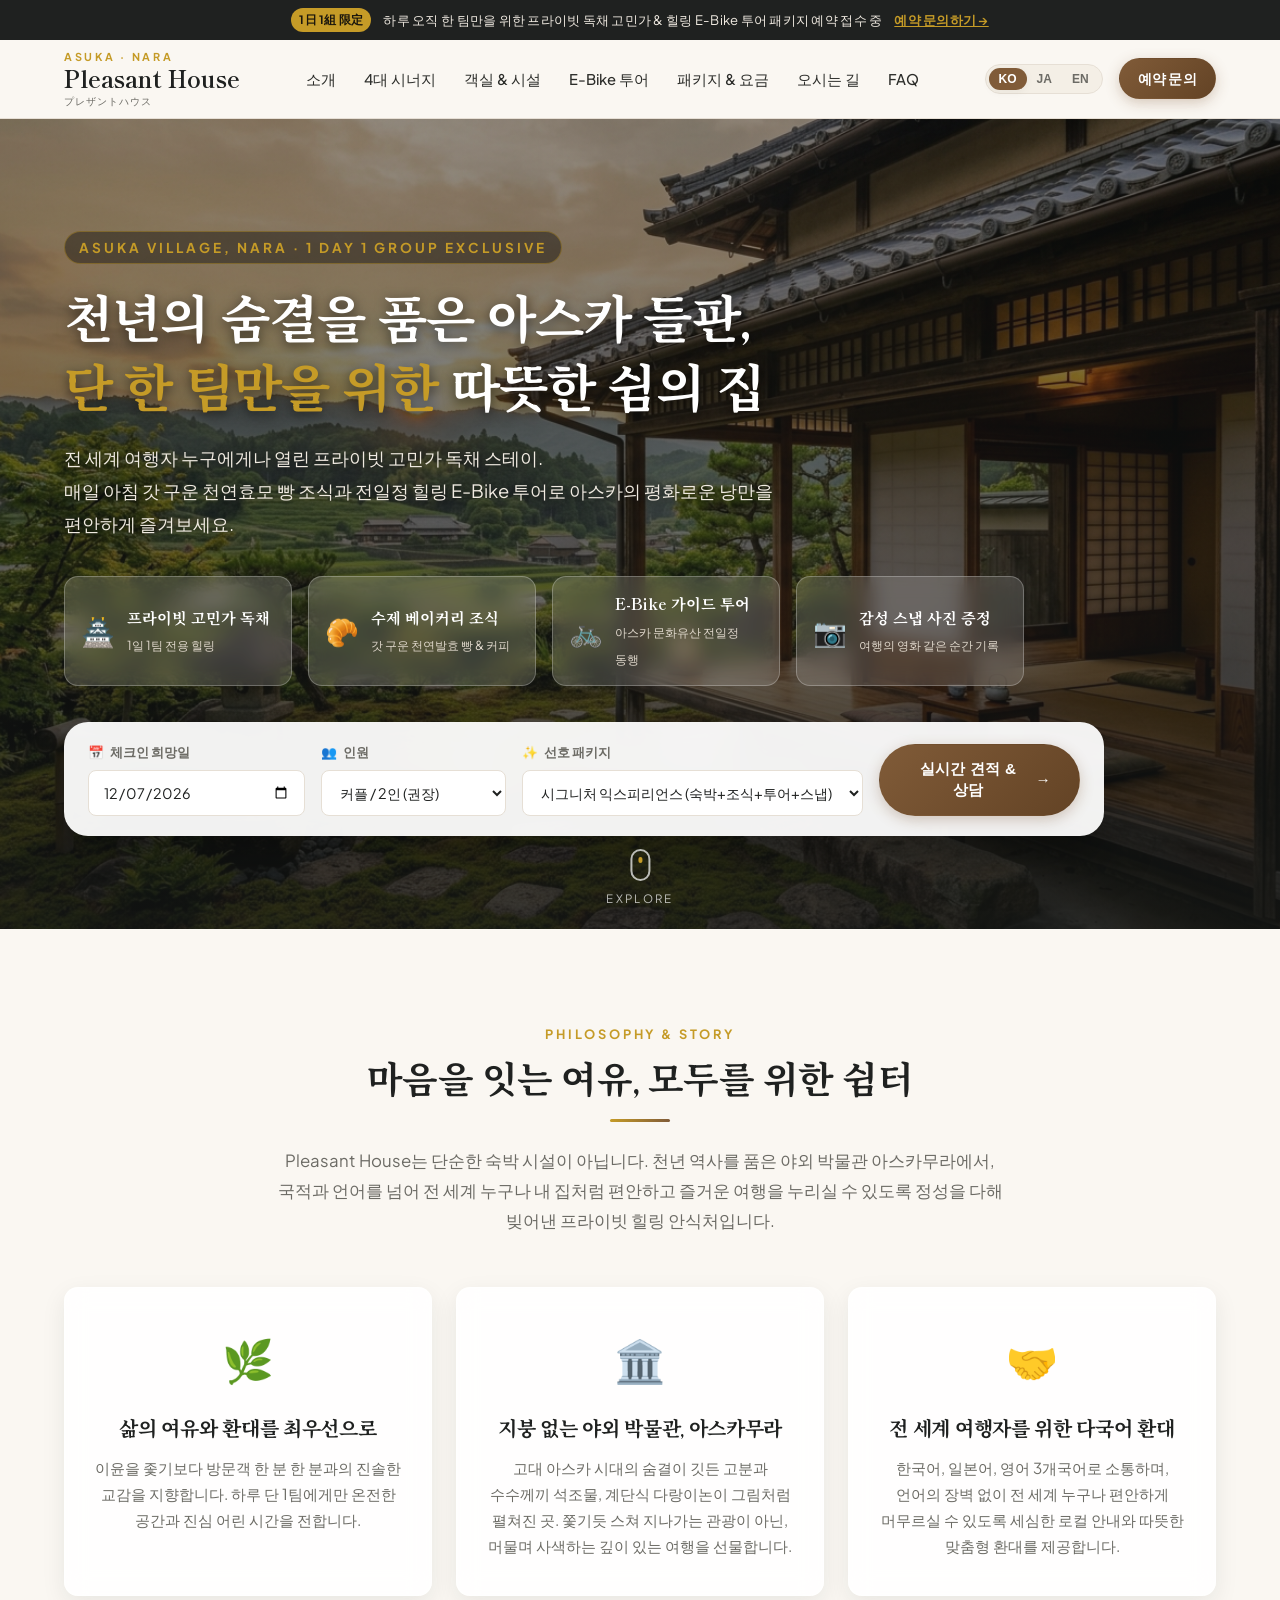
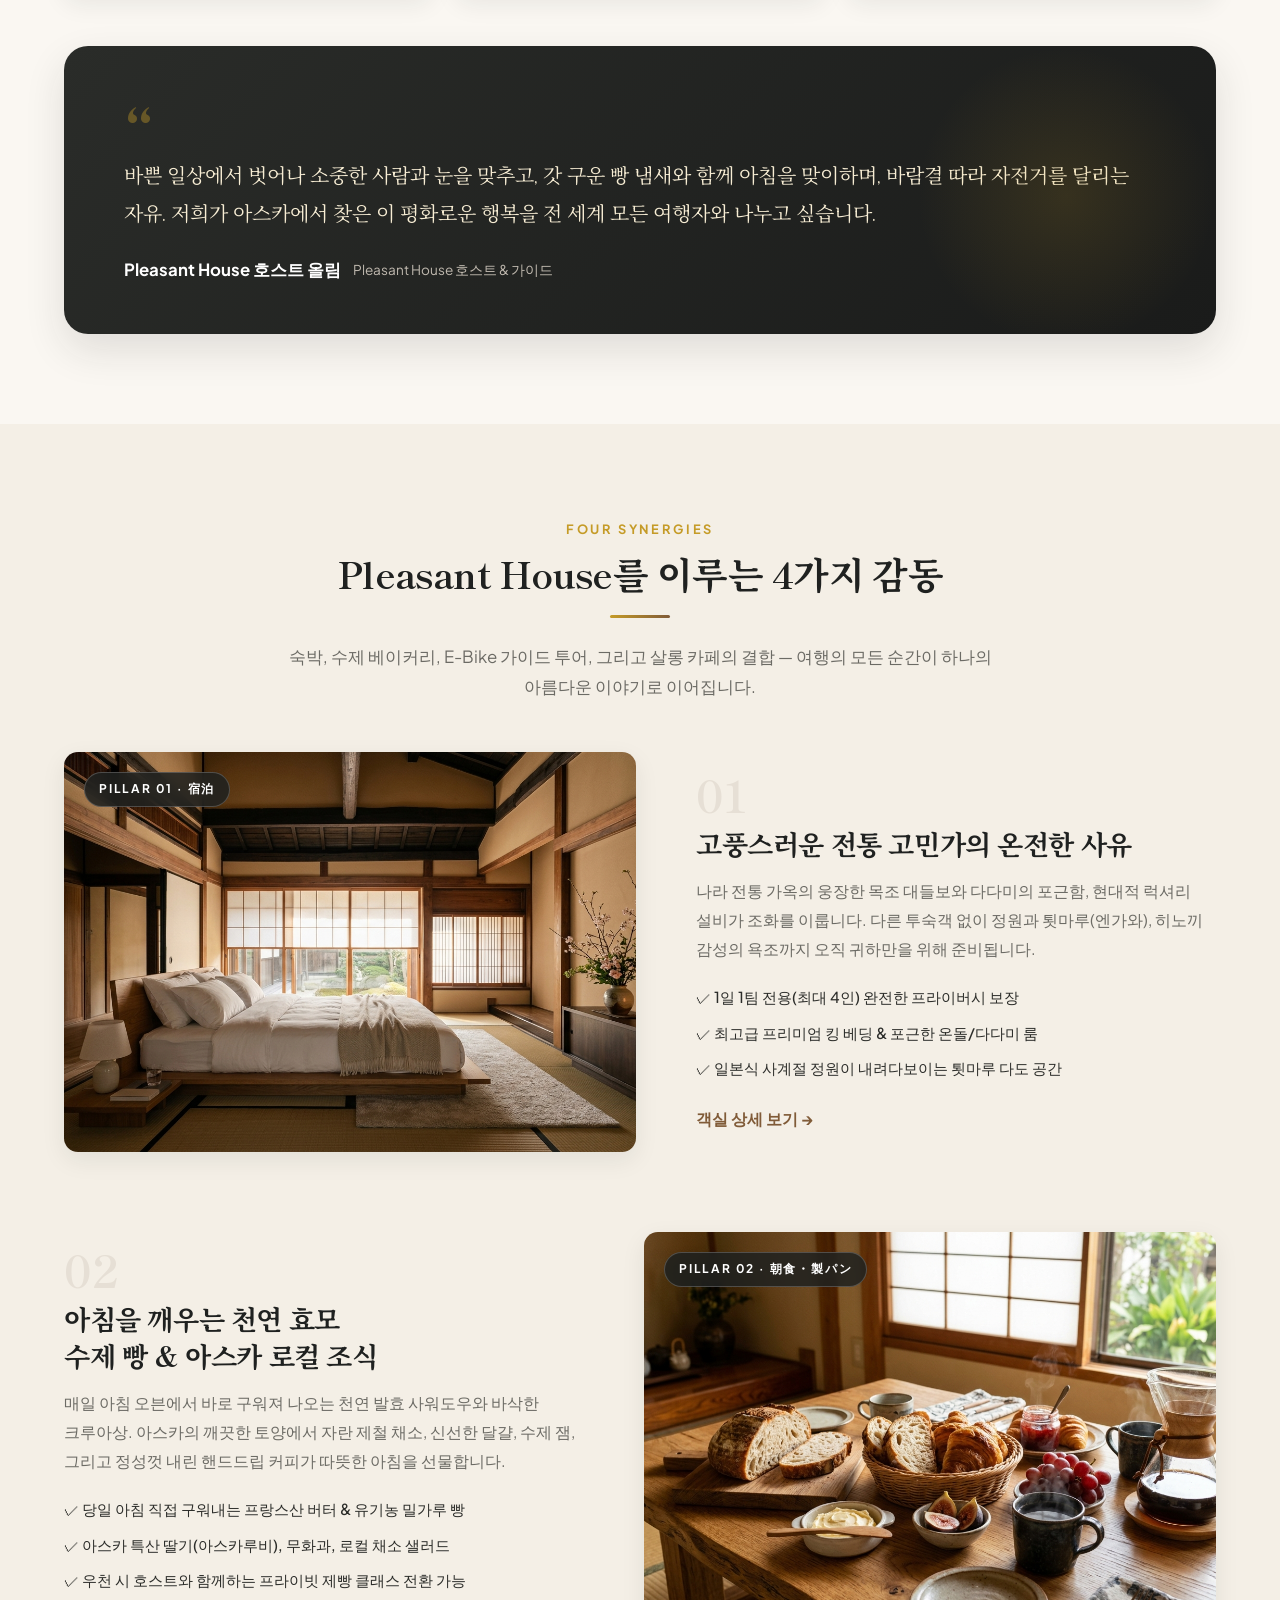
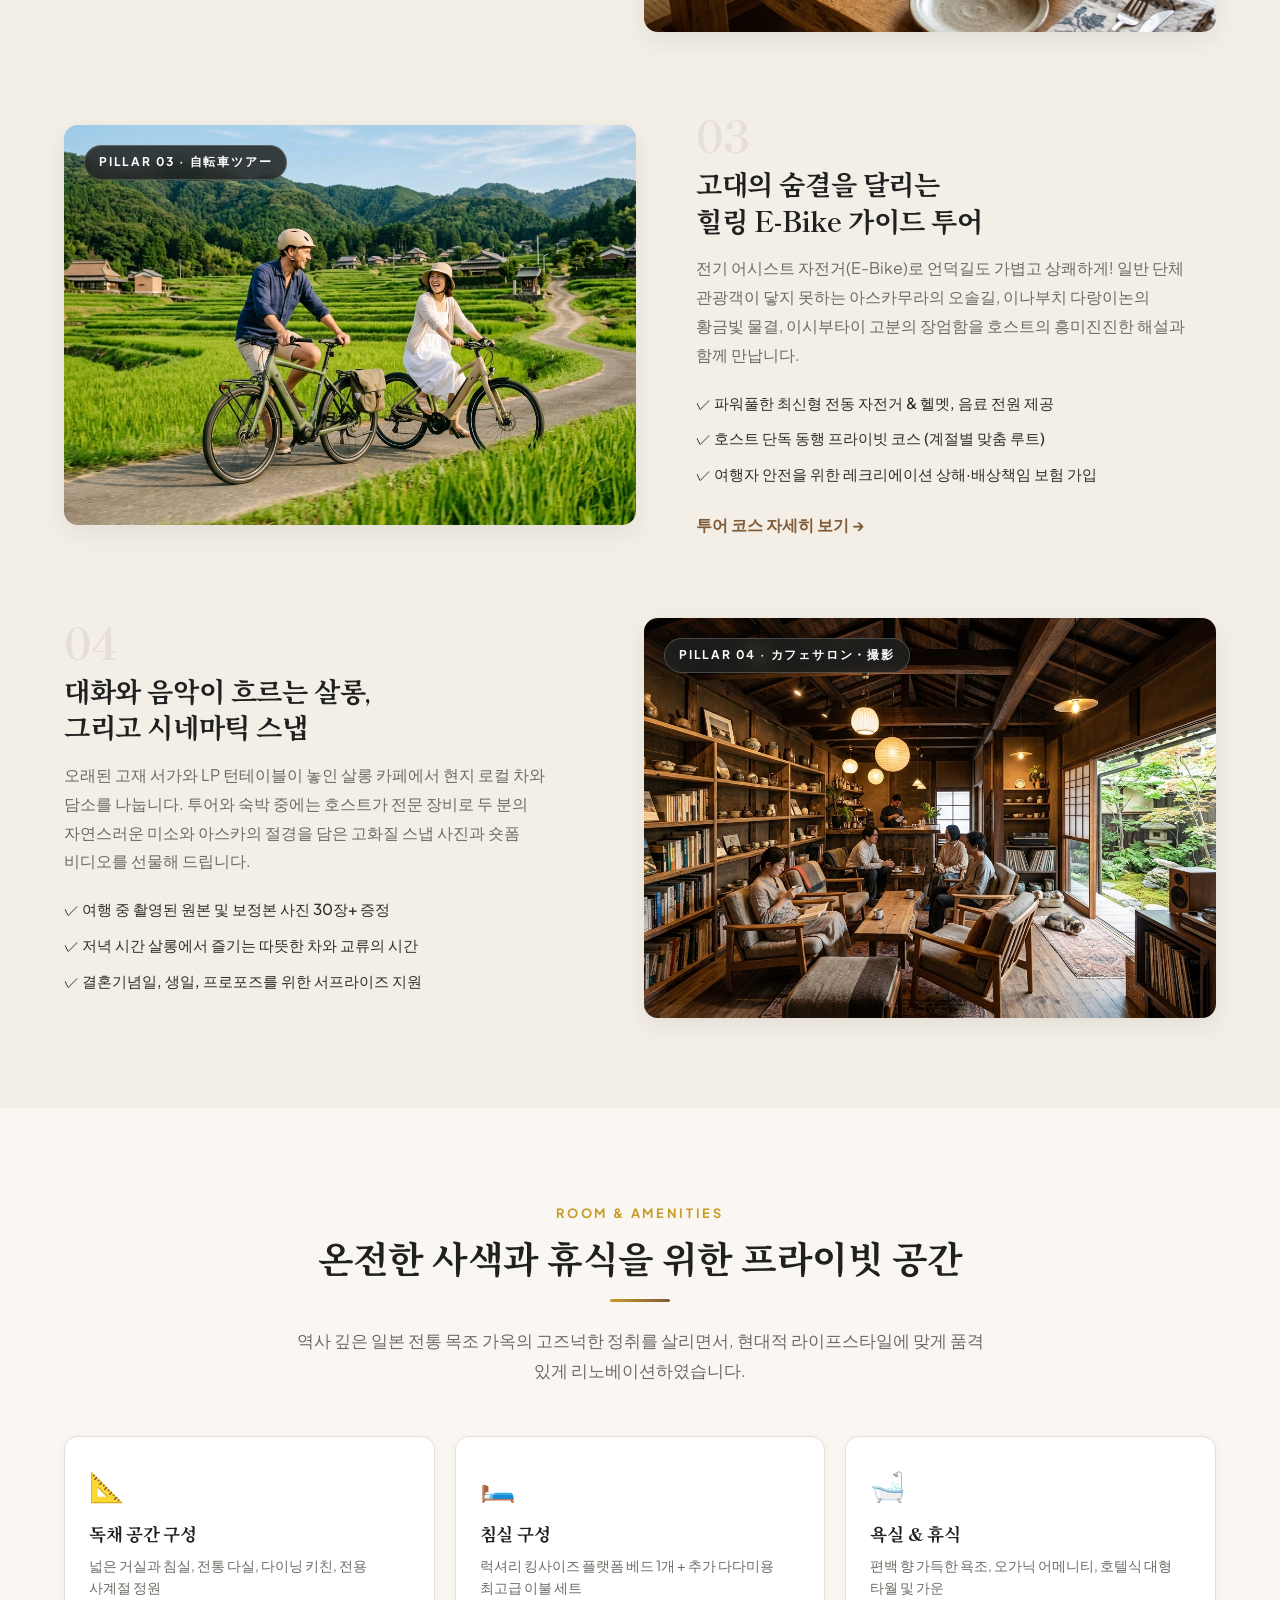
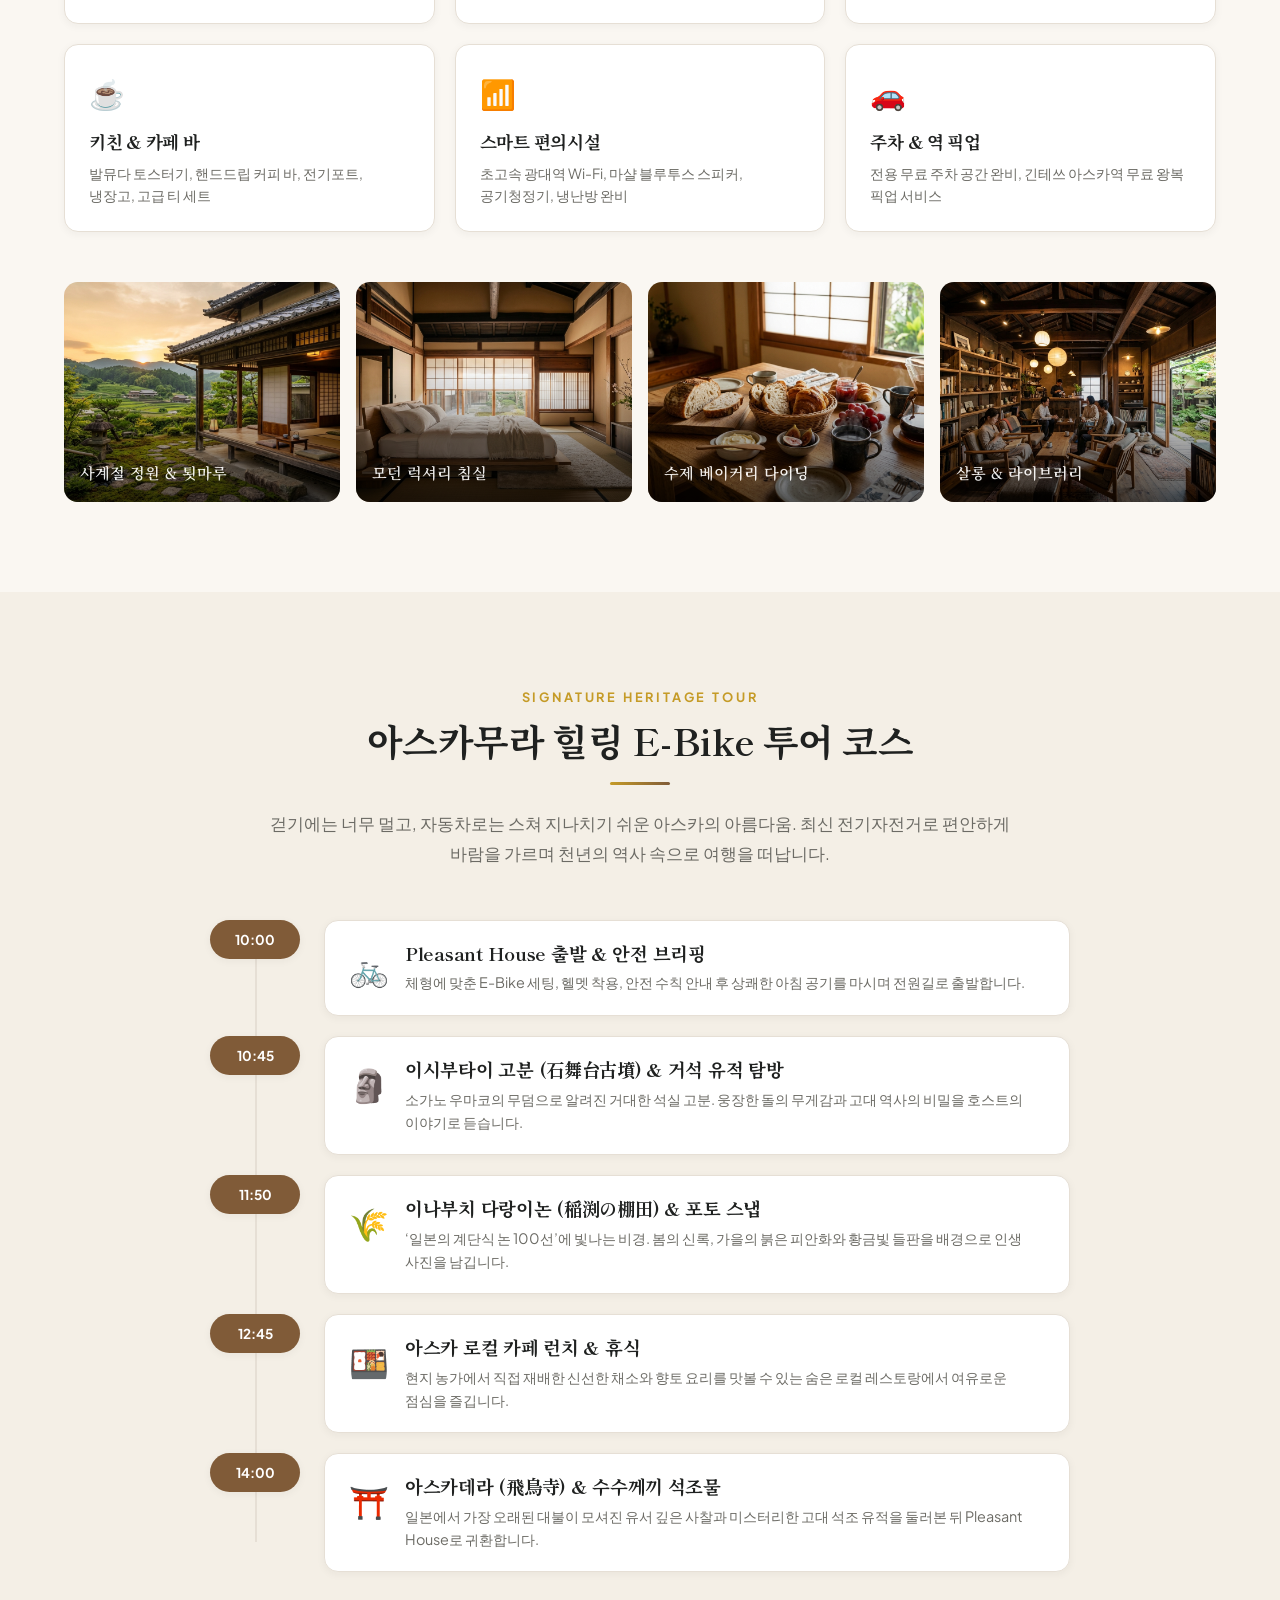
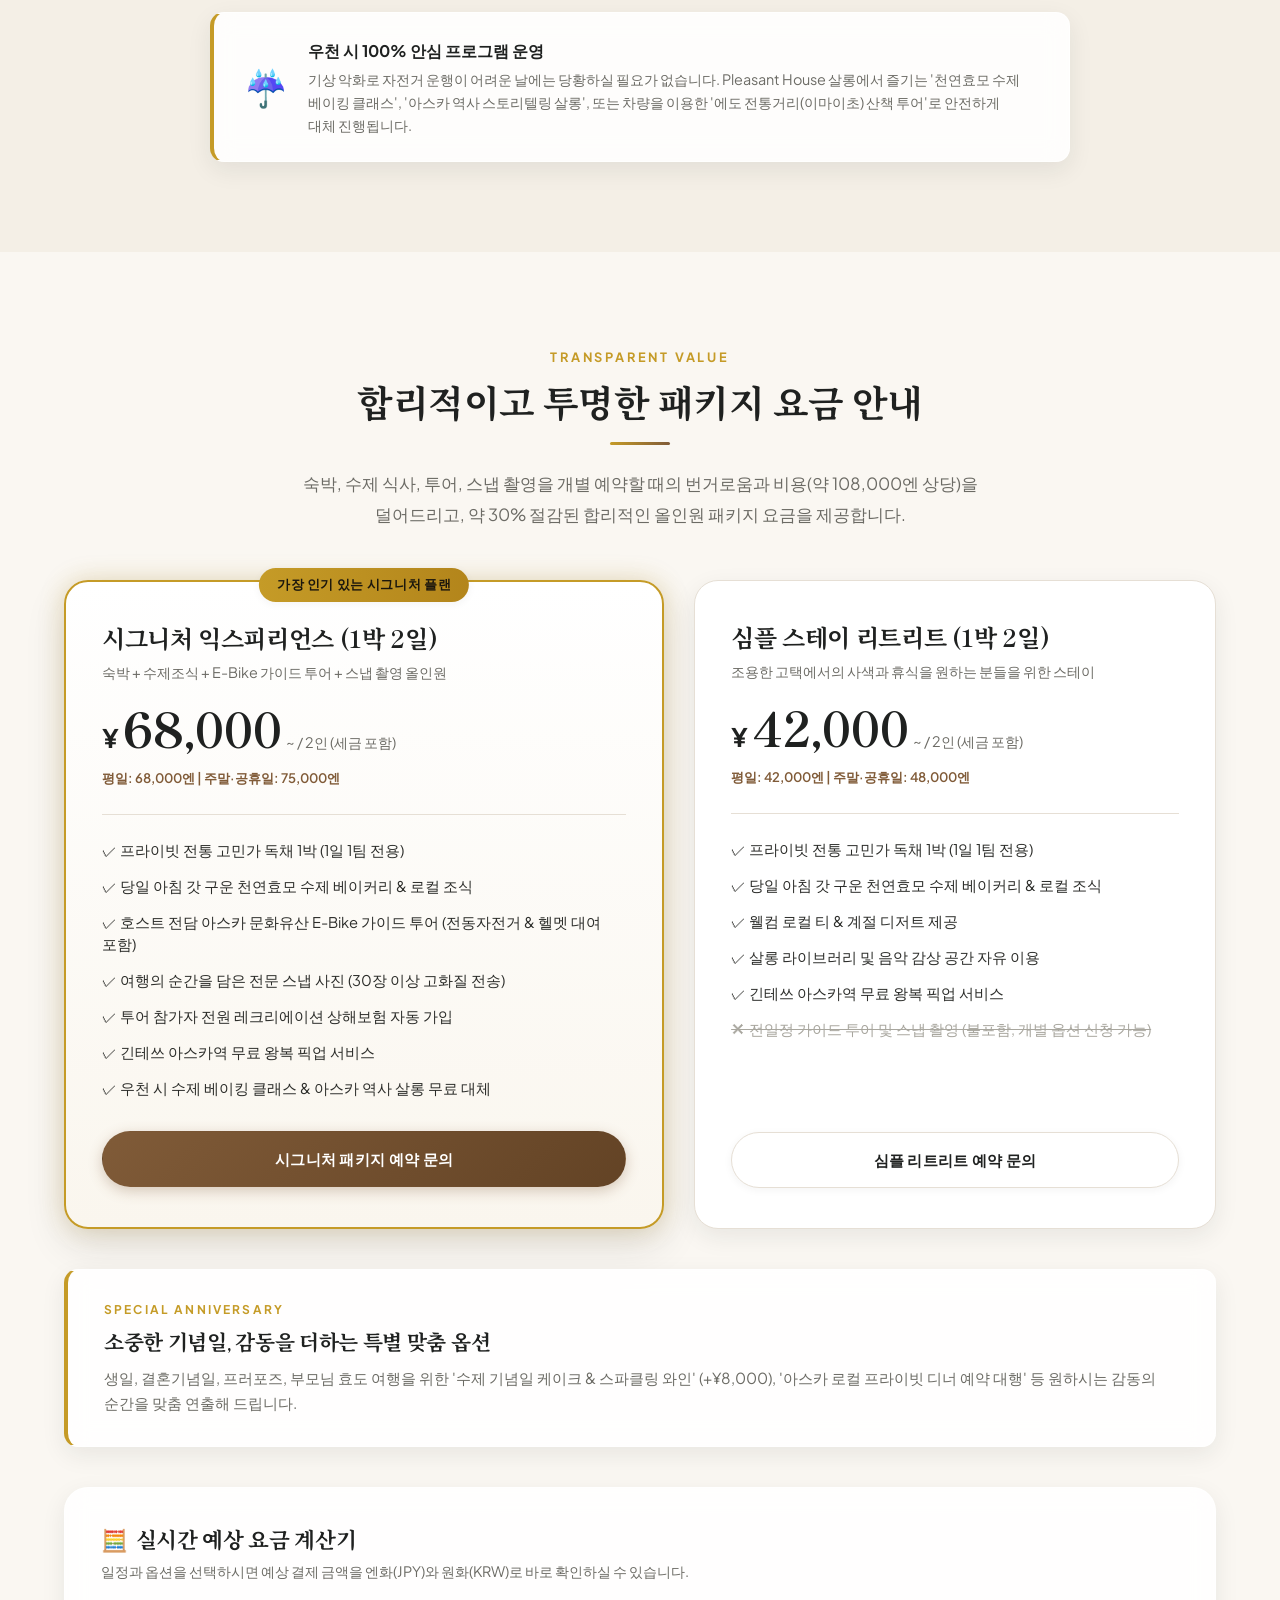
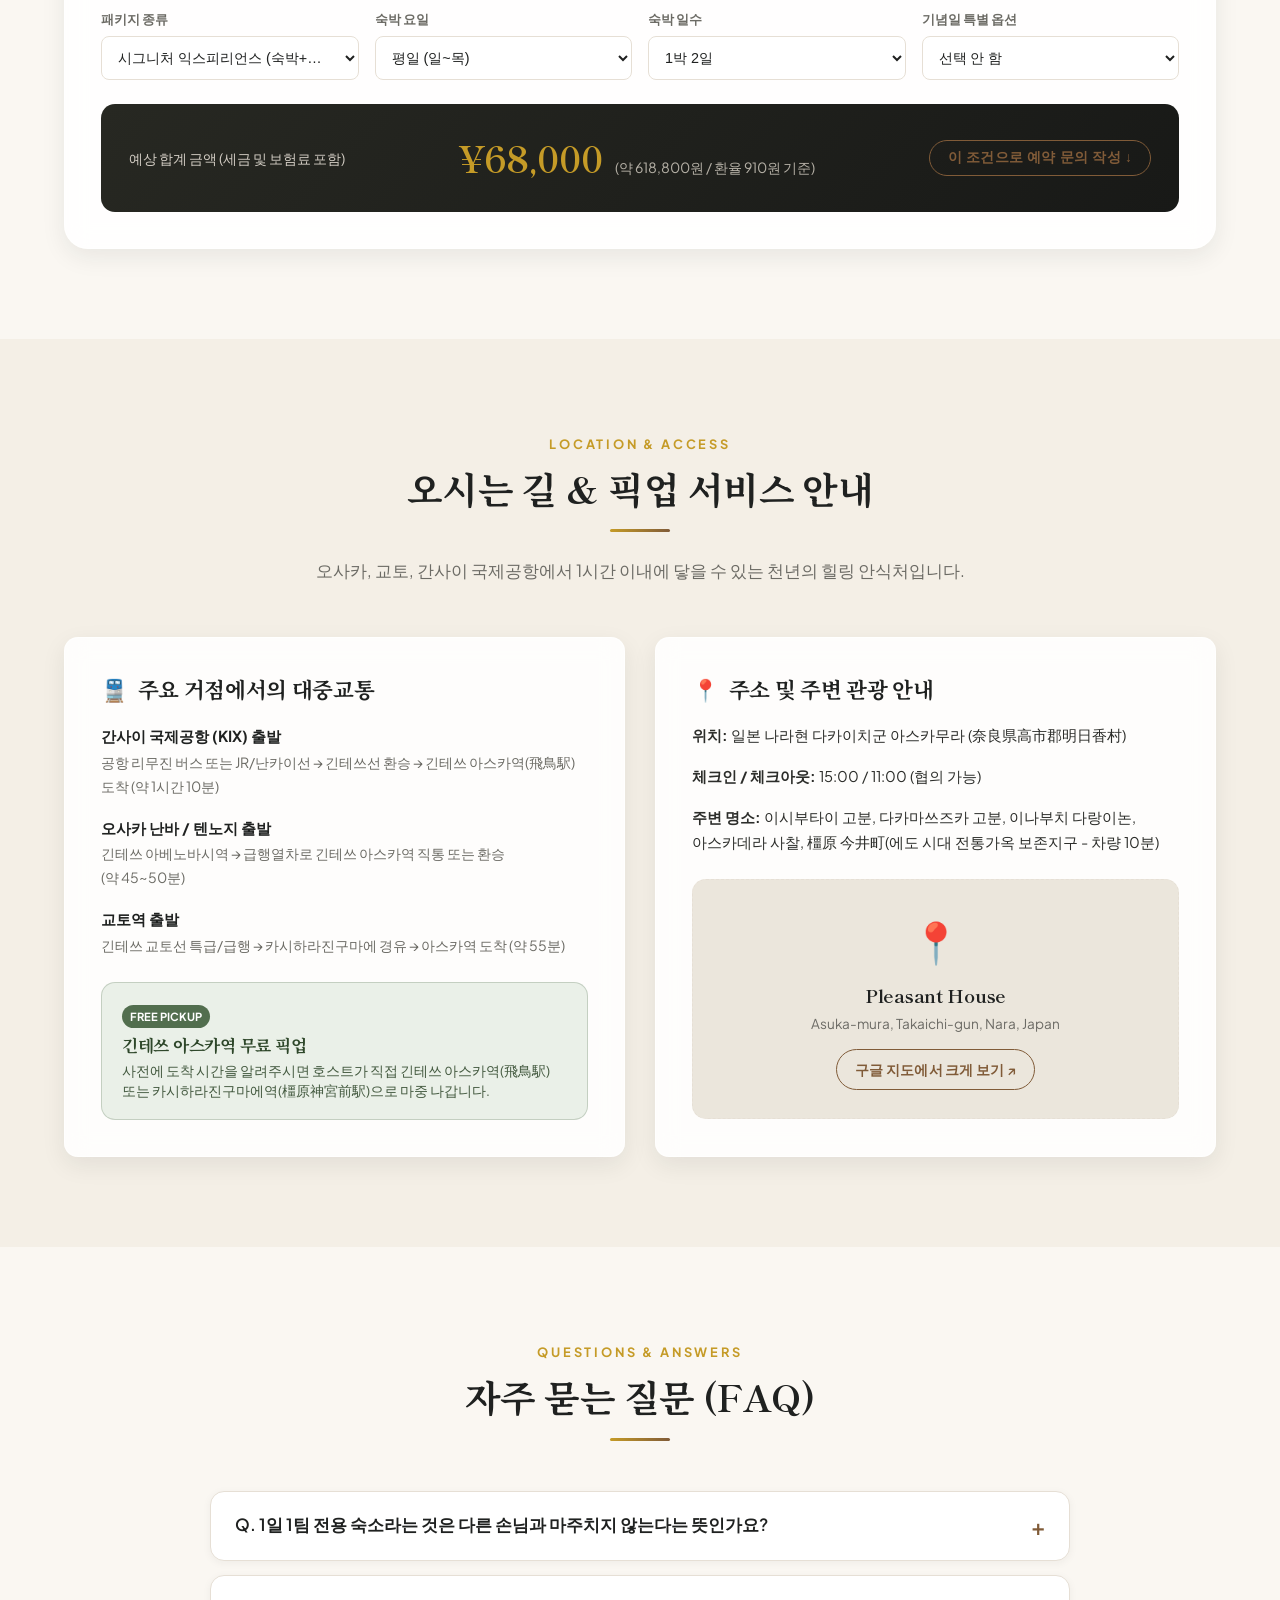
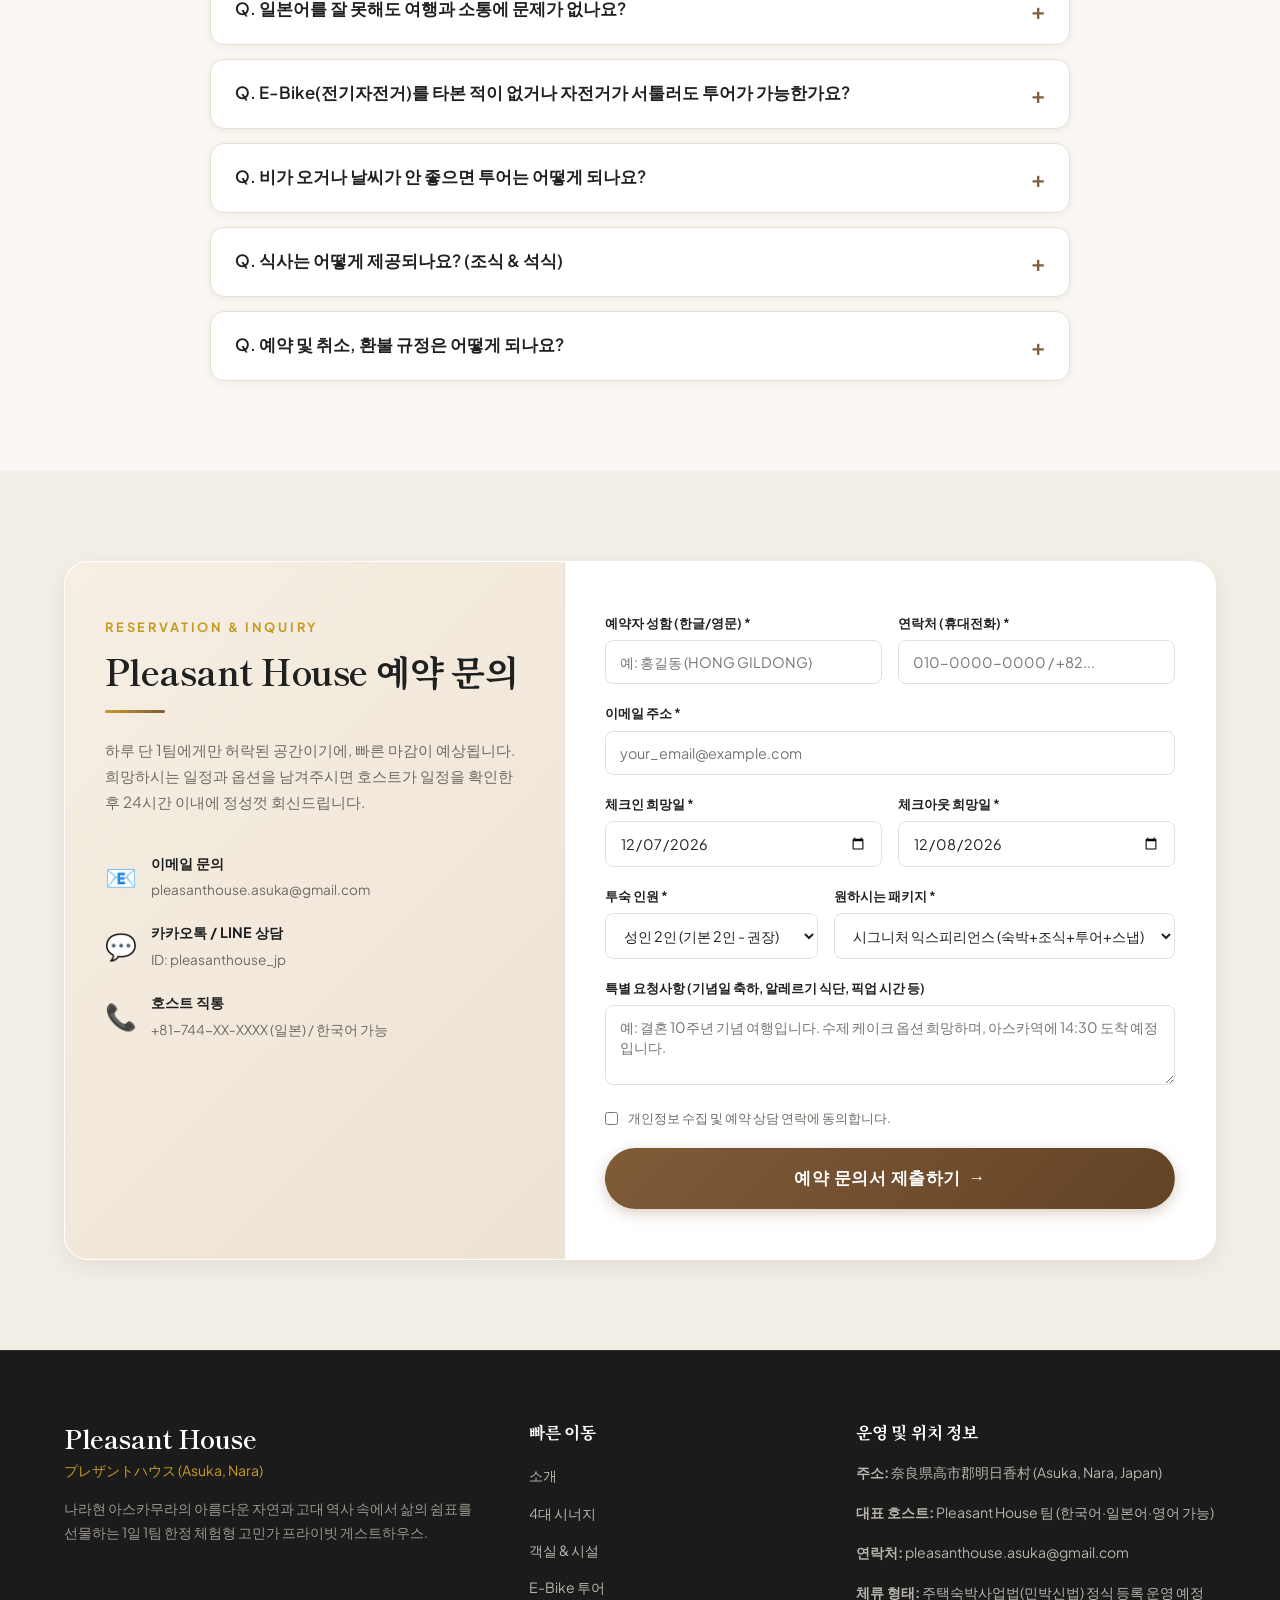
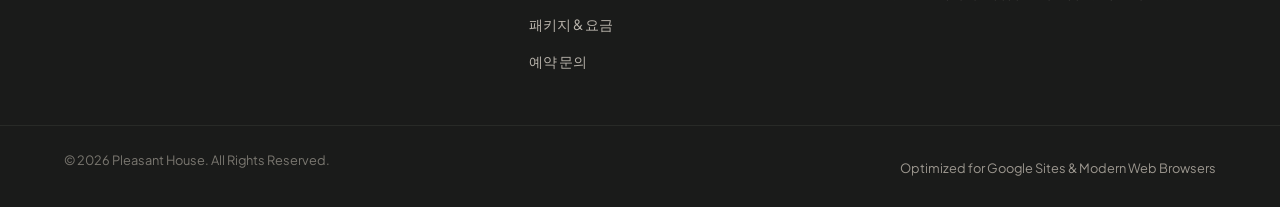
==== commit 701537cc: "update" ====
--- a/index.html
+++ b/index.html
@@ -3,14 +3,14 @@
 <head>
   <meta charset="UTF-8">
   <meta name="viewport" content="width=device-width, initial-scale=1.0">
-  <title>Pleasant House | 나라 아스카무라 체험형 프라이빗 고민가 게스트하우스 & 살롱</title>
-  <meta name="description" content="나라현 아스카무라(明日香村) 1일 1팀 한정 독채 고민가 스테이. 갓 구운 수제 베이커리 조식, 힐링 E-Bike 프라이빗 가이드 투어, 그리고 따뜻한 문화 교류 살롱 Pleasant House에 오신 것을 환영합니다.">
+  <title>Pleasant House | 나라 아스카무라 체험형 프라이빗 고민가 게스트하우스</title>
+  <meta name="description" content="나라현 아스카무라(明日香村) 1일 1팀 한정 독채 고민가 스테이. 갓 구운 수제 베이커리 조식, 힐링 E-Bike 프라이빗 가이드 투어, 그리고 따뜻한 문화 교류가 있는 Pleasant House에 오신 것을 환영합니다.">
   <meta name="keywords" content="Pleasant House, 플레전트하우스, 나라 게스트하우스, 아스카무라 숙소, 일본 고민가 숙박, E-Bike 투어, 일본 시골 여행, 나라 여행, 1일1팀숙소">
   
   <!-- Open Graph / SEO -->
   <meta property="og:type" content="website">
-  <meta property="og:title" content="Pleasant House | 나라 아스카무라 체험형 고민가 살롱 & 스테이">
-  <meta property="og:description" content="천년의 역사를 품은 야외 박물관 아스카무라에서 보내는 특별한 하루. 150m² 프라이빗 고민가 독채, 수제 베이커리, 전일정 E-Bike 투어.">
+  <meta property="og:title" content="Pleasant House | 나라 아스카무라 체험형 고민가 프라이빗 스테이">
+  <meta property="og:description" content="천년의 역사를 품은 야외 박물관 아스카무라에서 보내는 특별한 하루. 프라이빗 고민가 독채, 수제 베이커리, 전일정 E-Bike 투어.">
   <meta property="og:image" content="assets/pleasant_house_exterior.jpg">
 
   <!-- Google Fonts -->
@@ -37,7 +37,7 @@
       <a href="#" class="brand-logo">
         <span class="logo-sub">ASUKA · NARA</span>
         <span class="logo-main">Pleasant House</span>
-        <span class="logo-kanji">サロン・プレザント</span>
+        <span class="logo-kanji">プレザントハウス</span>
       </a>
 
       <nav class="main-nav" id="mainNav">
@@ -106,7 +106,7 @@
             <span class="text-gold">단 한 팀만을 위한</span> 따뜻한 쉼의 집
           </h1>
           <p class="hero-subtitle" data-i18n="hero_desc">
-            한일 부부의 인생 2막이 담긴 150m² 프라이빗 고민가 독채 스테이.<br>
+            전 세계 여행자 누구에게나 열린 프라이빗 고민가 독채 스테이.<br>
             매일 아침 갓 구운 천연효모 빵과 조식, 아스카의 숨은 비경을 누비는 E-Bike 가이드 투어, 그리고 사람의 온기가 머무는 살롱.
           </p>
         </div>
@@ -116,8 +116,8 @@
           <div class="feature-chip">
             <span class="chip-icon">🏯</span>
             <div class="chip-text">
-              <strong data-i18n="feat1_title">150m² 고민가 독채</strong>
-              <small data-i18n="feat1_sub">1일 1팀 한정 프라이빗</small>
+              <strong data-i18n="feat1_title">프라이빗 고민가 독채</strong>
+              <small data-i18n="feat1_sub">1일 1팀 전용 힐링</small>
             </div>
           </div>
           <div class="feature-chip">
@@ -189,18 +189,18 @@
       <div class="container">
         <div class="section-header text-center">
           <span class="section-subtitle" data-i18n="story_kicker">PHILOSOPHY & STORY</span>
-          <h2 class="section-title" data-i18n="story_title">인생의 두 번째 막, 마음을 나누는 쉼터</h2>
+          <h2 class="section-title" data-i18n="story_title">마음을 잇는 여유, 모두를 위한 쉼터</h2>
           <div class="divider"></div>
           <p class="section-intro" data-i18n="story_lead">
-            Pleasant House는 단순한 숙박 시설이 아닙니다. 도시를 떠나 천년 고도 나라의 아스카무라에 둥지를 튼 한일 부부가 
-            여행자들과 삶의 따뜻한 여유를 나누기 위해 정성껏 빚어낸 복합 문화 힐링 공간입니다.
+            Pleasant House는 단순한 숙박 시설이 아닙니다. 천년 역사를 품은 야외 박물관 아스카무라에서, 국적과 언어를 넘어
+            전 세계 누구나 내 집처럼 편안하고 즐거운 여행을 누리실 수 있도록 정성을 다해 빚어낸 프라이빗 힐링 안식처입니다.
           </p>
         </div>
 
         <div class="story-grid">
           <div class="story-card card-glass">
             <div class="story-icon">🌿</div>
-            <h3 class="story-card-title" data-i18n="story_c1_title">삶의 질과 환대를 최우선으로</h3>
+            <h3 class="story-card-title" data-i18n="story_c1_title">삶의 여유와 환대를 최우선으로</h3>
             <p class="story-card-desc" data-i18n="story_c1_desc">
               최대 이윤을 추구하기보다는 여유 있는 라이프스타일과 방문객 한 분 한 분과의 진솔한 교감을 지향합니다. 하루 단 1팀에게만 온전한 공간과 진심 어린 시간을 봉헌합니다.
             </p>
@@ -216,9 +216,9 @@
 
           <div class="story-card card-glass">
             <div class="story-icon">🤝</div>
-            <h3 class="story-card-title" data-i18n="story_c3_title">한일 문화의 따스한 가교</h3>
+            <h3 class="story-card-title" data-i18n="story_c3_title">전 세계 여행자를 위한 다국어 환대</h3>
             <p class="story-card-desc" data-i18n="story_c3_desc">
-              한국인 남편과 일본인 아내가 함께 운영하며, 언어의 장벽 없이 가장 섬세하고 친절한 로컬 안내와 고향 집 같은 편안한 케어를 경험하실 수 있습니다.
+              한국어, 일본어, 영어 3개국어로 소통하며, 언어의 장벽 없이 전 세계 누구나 편안하게 머무르실 수 있도록 세심한 로컬 안내와 따뜻한 맞춤형 환대를 제공합니다.
             </p>
           </div>
         </div>
@@ -232,7 +232,7 @@
               저희가 아스카에서 찾은 이 소박하고도 깊은 행복을 여러분과 나누고 싶습니다.
             </p>
             <div class="quote-author">
-              <span class="author-name" data-i18n="host_name">안(Ahn) 부부 올림</span>
+              <span class="author-name" data-i18n="host_name">Pleasant House 호스트 올림</span>
               <span class="author-title" data-i18n="host_role">Pleasant House 호스트 & 가이드</span>
             </div>
           </div>
@@ -255,12 +255,12 @@
         <!-- Pillar 1: Stay -->
         <div class="pillar-row">
           <div class="pillar-image-wrap">
-            <img src="assets/pleasant_house_room.jpg" alt="150m² 프라이빗 고민가 독채 스테이" class="pillar-img rounded-shadow">
+            <img src="assets/pleasant_house_room.jpg" alt="프라이빗 전통 고민가 독채 스테이" class="pillar-img rounded-shadow">
             <span class="pillar-badge" data-i18n="p1_badge">PILLAR 01 · 宿泊</span>
           </div>
           <div class="pillar-text-wrap">
             <span class="step-num">01</span>
-            <h3 class="pillar-heading" data-i18n="p1_heading">150m² 고풍스러운 전통 고민가의 온전한 사유</h3>
+            <h3 class="pillar-heading" data-i18n="p1_heading">고풍스러운 전통 고민가의 온전한 사유</h3>
             <p class="pillar-description" data-i18n="p1_desc">
               나라 전통 가옥의 웅장한 목조 대들보와 다다미의 포근함, 그리고 모던한 럭셔리 설비가 조화를 이룹니다. 다른 투숙객 없이 정원과 툇마루(엔가와), 히노끼 감성의 욕조까지 오직 귀하만의 프라이빗한 휴식을 위해 준비됩니다.
             </p>
@@ -344,15 +344,15 @@
           <h2 class="section-title" data-i18n="stay_title">오직 두 분만을 위한 고요한 공간</h2>
           <div class="divider"></div>
           <p class="section-intro" data-i18n="stay_lead">
-            약 150m²(45평) 규모의 일본 전통 목조 가옥을 현대적 라이프스타일에 맞게 정밀 리노베이션하였습니다.
+            역사 깊은 일본 전통 목조 가옥의 고즈넉한 정취를 살리면서, 현대적 라이프스타일에 맞게 품격 있게 리노베이션하였습니다.
           </p>
         </div>
 
         <div class="stay-spec-grid">
           <div class="spec-card">
             <div class="spec-icon">📐</div>
-            <h4 data-i18n="spec1_t">독채 전용 면적</h4>
-            <p data-i18n="spec1_d">약 150m² (넓은 거실, 메인 침실, 전통 다실, 다이닝 키친, 전용 정원)</p>
+            <h4 data-i18n="spec1_t">독채 공간 구성</h4>
+            <p data-i18n="spec1_d">넓은 거실과 침실, 전통 다실, 다이닝 키친, 전용 사계절 정원</p>
           </div>
           <div class="spec-card">
             <div class="spec-icon">🛏️</div>
@@ -527,7 +527,7 @@
               <div class="price-note" data-i18n="price_note_sig">평일: 68,000엔 | 주말·공휴일: 75,000엔</div>
             </div>
             <ul class="plan-features">
-              <li data-i18n="p1_f1">✓ 150m² 프라이빗 고민가 독채 1박 (1일 1팀 전용)</li>
+              <li data-i18n="p1_f1">✓ 프라이빗 전통 고민가 독채 1박 (1일 1팀 전용)</li>
               <li data-i18n="p1_f2">✓ 당일 아침 갓 구운 천연효모 수제 베이커리 & 로컬 조식</li>
               <li data-i18n="p1_f3">✓ 호스트 전담 아스카 문화유산 E-Bike 가이드 투어 (전동자전거 & 헬멧 대여 포함)</li>
               <li data-i18n="p1_f4">✓ 여행의 순간을 담은 전문 스냅 사진 (30장 이상 고화질 전송)</li>
@@ -553,7 +553,7 @@
               <div class="price-note" data-i18n="price_note_ret">평일: 42,000엔 | 주말·공휴일: 48,000엔</div>
             </div>
             <ul class="plan-features">
-              <li data-i18n="p2_f1">✓ 150m² 프라이빗 고민가 독채 1박 (1일 1팀 전용)</li>
+              <li data-i18n="p2_f1">✓ 프라이빗 전통 고민가 독채 1박 (1일 1팀 전용)</li>
               <li data-i18n="p2_f2">✓ 당일 아침 갓 구운 천연효모 수제 베이커리 & 로컬 조식</li>
               <li data-i18n="p2_f3">✓ 웰컴 로컬 티 & 계절 디저트 제공</li>
               <li data-i18n="p2_f4">✓ 살롱 라이브러리 및 음악 감상 공간 자유 이용</li>
@@ -681,7 +681,7 @@
             <div class="map-placeholder">
               <div class="map-content">
                 <span class="map-pin">📍</span>
-                <h4>Pleasant House (Salon Pleasant)</h4>
+                <h4>Pleasant House</h4>
                 <p>Asuka-mura, Takaichi-gun, Nara, Japan</p>
                 <a href="https://maps.google.com/?q=Asuka+Village+Nara" target="_blank" rel="noopener" class="btn btn-outline btn-sm" data-i18n="btn_open_gmap">구글 지도에서 크게 보기 &nearr;</a>
               </div>
@@ -707,17 +707,17 @@
               <span class="faq-icon">+</span>
             </button>
             <div class="faq-answer">
-              <p data-i18n="faq_a1">네, 맞습니다. Pleasant House는 오직 하루 단 한 팀(기본 2인, 최대 4인)에게만 150m² 독채 가옥과 전용 정원을 온전히 제공합니다. 다른 여행자의 방해 없이 완벽한 프라이버시와 평온함을 누리실 수 있습니다.</p>
+              <p data-i18n="faq_a1">네, 맞습니다. Pleasant House는 오직 하루 단 한 팀(기본 2인, 최대 4인)에게만 가옥 전체와 전용 정원을 온전히 제공합니다. 다른 여행자의 방해 없이 완벽한 프라이버시와 평온함을 누리실 수 있습니다.</p>
             </div>
           </div>
 
           <div class="faq-item">
             <button class="faq-question">
-              <span data-i18n="faq_q2">Q. 일본어를 잘 못하는데 의사소통에 문제가 없나요?</span>
+              <span data-i18n="faq_q2">Q. 일본어를 잘 못해도 여행과 소통에 문제가 없나요?</span>
               <span class="faq-icon">+</span>
             </button>
             <div class="faq-answer">
-              <p data-i18n="faq_a2">전혀 걱정하지 않으셔도 됩니다. 호스트는 한국인 남편과 일본인 아내로 이루어진 부부로서, 한국어, 일본어, 영어로 완벽한 소통이 가능합니다. 예약 상담부터 투어 가이드, 긴급 상황 대처까지 모국어로 편안하게 안내받으실 수 있습니다.</p>
+              <p data-i18n="faq_a2">전혀 걱정하지 않으셔도 됩니다. Pleasant House는 한국어, 일본어, 영어 3개국어 완벽 응대가 가능하여 전 세계 누구나 언어의 장벽 없이 편안한 여행을 즐기실 수 있습니다. 예약 상담부터 투어 가이드, 긴급 상황 대처까지 모국어처럼 친절하게 안내해 드립니다.</p>
             </div>
           </div>
 
@@ -834,7 +834,7 @@
                 <div class="form-field">
                   <label for="guestCount" data-i18n="f_guests">투숙 인원 *</label>
                   <select id="guestCount" required>
-                    <option value="2">성인 2인 (커플/부부 - 권장)</option>
+                    <option value="2">성인 2인 (기본 2인 - 권장)</option>
                     <option value="1">1인 (솔로 힐링 리트리트)</option>
                     <option value="3">성인 3인 (가족/친구)</option>
                     <option value="4">성인 4인 (최대 인원)</option>
@@ -887,9 +887,9 @@
     <div class="container footer-inner">
       <div class="footer-col brand-col">
         <h3 class="footer-logo">Pleasant House</h3>
-        <p class="footer-sub">サロン・プレザント (Salon Pleasant)</p>
+        <p class="footer-sub">プレザントハウス (Asuka, Nara)</p>
         <p class="footer-desc" data-i18n="foot_desc">
-          나라현 아스카무라의 아름다운 자연과 고대 역사 속에서 삶의 쉼표를 선물하는 1일 1팀 한정 체험형 고민가 살롱 & 게스트하우스.
+          나라현 아스카무라의 아름다운 자연과 고대 역사 속에서 삶의 쉼표를 선물하는 1일 1팀 한정 체험형 고민가 프라이빗 게스트하우스.
         </p>
       </div>
 
@@ -908,14 +908,14 @@
       <div class="footer-col contact-col">
         <h4 data-i18n="foot_info">운영 및 위치 정보</h4>
         <p><strong>주소:</strong> 奈良県高市郡明日香村 (Asuka, Nara, Japan)</p>
-        <p><strong>대표 호스트:</strong> 안(Ahn) 부부</p>
+        <p><strong>대표 호스트:</strong> Pleasant House 팀 (한국어·일본어·영어 가능)</p>
         <p><strong>연락처:</strong> pleasanthouse.asuka@gmail.com</p>
         <p><strong>체류 형태:</strong> 주택숙박사업법(민박신법) 정식 등록 운영 예정</p>
       </div>
     </div>
     <div class="footer-bottom">
       <div class="container bottom-inner">
-        <p>&copy; 2026 Pleasant House (Salon Pleasant). All Rights Reserved.</p>
+        <p>&copy; 2026 Pleasant House. All Rights Reserved.</p>
         <p class="g-sites-note">Optimized for Google Sites & Modern Web Browsers</p>
       </div>
     </div>
--- a/style.css
+++ b/style.css
@@ -1,5 +1,5 @@
 /* ==========================================================================
-   Pleasant House (Salon Pleasant) - Main Stylesheet
+   Pleasant House - Main Stylesheet
    Aesthetic: Warm Japanese Kominka Minimalist Luxury & Organic Hospitality
    ========================================================================== */
 
@@ -65,10 +65,18 @@
   color: var(--color-dark);
   font-weight: 700;
   line-height: 1.35;
+  letter-spacing: -0.015em;
+  text-wrap: balance;
+  word-break: keep-all;
+  overflow-wrap: break-word;
 }
 
 p {
   margin-bottom: 1rem;
+  line-height: 1.7;
+  text-wrap: pretty;
+  word-break: keep-all;
+  overflow-wrap: break-word;
 }
 
 p:last-child {
@@ -1729,8 +1737,39 @@
 }
 
 /* ==========================================================================
-   Responsive Media Queries
+   Responsive Media Queries (PC FHD, Tablet, Mobile Portrait)
    ========================================================================== */
+
+/* Universal word breaking & text balancing to prevent awkward wrapping in CJK typography */
+h1, h2, h3, h4, h5, h6, .section-title, .hero-title, .pillar-title, .story-title, .plan-name, .calc-title, .booking-title, .loc-card-title, .step-info h4 {
+  text-wrap: balance;
+  word-break: keep-all;
+  overflow-wrap: break-word;
+  letter-spacing: -0.015em;
+}
+
+p, .section-intro, .hero-subtitle, .pillar-desc, .story-desc, .plan-desc, .step-info p, .tour-lead, .price-lead, .loc-lead {
+  text-wrap: pretty;
+  word-break: keep-all;
+  overflow-wrap: break-word;
+}
+
+.btn, .nav-link, .badge, .feature-chip, .spec-card, .pillar-card, .pricing-card {
+  word-break: keep-all;
+  overflow-wrap: break-word;
+}
+
+/* Ensure all controls never overflow their container */
+input, select, textarea, button {
+  box-sizing: border-box;
+  max-width: 100%;
+}
+
+select {
+  text-overflow: ellipsis;
+}
+
+/* --- Tablet Landscape & Small Desktop (<= 1024px) --- */
 @media (max-width: 1024px) {
   .hero-title {
     font-size: 2.6rem;
@@ -1772,7 +1811,9 @@
   }
 }
 
+/* --- Tablet Portrait & Standard Mobile (<= 768px) --- */
 @media (max-width: 768px) {
+  /* Navigation & Header */
   .site-header .main-nav,
   .site-header .header-cta {
     display: none;
@@ -1780,35 +1821,625 @@
   .mobile-toggle {
     display: flex;
   }
+  .site-header {
+    padding: 12px 0;
+  }
+  .brand-logo .logo-main {
+    font-size: 1.25rem;
+  }
+  .brand-logo .logo-sub {
+    font-size: 0.65rem;
+  }
+  .brand-logo .logo-kanji {
+    font-size: 0.7rem;
+  }
+  .header-actions {
+    gap: 10px;
+  }
+  .lang-btn {
+    padding: 3px 8px;
+    font-size: 0.72rem;
+  }
+
+  /* Top Announcement Bar */
+  .top-announcement {
+    padding: 7px 12px;
+  }
+  .announcement-inner {
+    flex-wrap: wrap;
+    justify-content: center;
+    text-align: center;
+    gap: 6px;
+    font-size: 0.76rem;
+  }
+
+  /* Section Spacing */
+  .section {
+    padding: 60px 0;
+  }
+  .section-title {
+    font-size: 1.85rem;
+  }
+  .section-intro {
+    font-size: 0.92rem;
+  }
+
+  /* Hero Section */
+  .hero-section {
+    padding: 75px 0 50px 0;
+    min-height: auto;
+  }
   .hero-title {
-    font-size: 2.1rem;
+    font-size: clamp(1.8rem, 6vw, 2.3rem);
+    line-height: 1.32;
+    margin-bottom: 14px;
   }
   .hero-subtitle {
-    font-size: 0.98rem;
+    font-size: 0.95rem;
+    line-height: 1.7;
+    margin-bottom: 24px;
+  }
+  .hero-features {
+    grid-template-columns: repeat(2, 1fr);
+    gap: 10px;
+    margin-bottom: 24px;
+  }
+  .feature-chip {
+    padding: 10px 12px;
+    gap: 8px;
+    border-radius: 12px;
+  }
+  .chip-icon {
+    font-size: 1.35rem;
+  }
+  .chip-text strong {
+    font-size: 0.86rem;
+  }
+  .chip-text small {
+    font-size: 0.72rem;
+  }
+
+  /* Quick Booking Bar in Hero */
+  .hero-booking-bar {
+    padding: 20px 18px;
+    border-radius: 18px;
+    width: 100%;
+    box-sizing: border-box;
+  }
+  .booking-bar-form {
+    grid-template-columns: 1fr;
+    gap: 12px;
+    width: 100%;
+  }
+  .booking-bar-form .form-group {
+    width: 100%;
+  }
+  .booking-bar-form input,
+  .booking-bar-form select {
+    width: 100%;
+    min-height: 48px;
+    font-size: 0.92rem;
+    padding: 12px 14px;
+    border-radius: 10px;
+    box-sizing: border-box;
+    -webkit-appearance: none;
+    appearance: none;
+  }
+  .booking-bar-form .btn {
+    width: 100%;
+    min-height: 48px;
+    font-size: 0.95rem;
+    justify-content: center;
+    margin-top: 4px;
+  }
+
+  /* Story Section */
+  .story-title {
+    font-size: 1.75rem;
+  }
+  .story-desc {
+    font-size: 0.92rem;
+  }
+  .host-profile-box {
+    padding: 22px 18px;
+    border-radius: 14px;
+    flex-direction: column;
+    align-items: flex-start;
+    gap: 12px;
+  }
+
+  /* Four Pillars */
+  .pillar-row, .pillar-row.reverse {
+    gap: 20px;
+    margin-bottom: 40px;
+  }
+  .pillar-image-wrap {
+    height: 240px;
+    border-radius: 16px;
+  }
+  .pillar-title {
+    font-size: 1.4rem;
+  }
+  .pillar-desc {
+    font-size: 0.92rem;
+    line-height: 1.7;
+  }
+
+  /* Stay Specifications & Gallery */
+  .stay-spec-grid {
+    grid-template-columns: 1fr;
+    gap: 14px;
+  }
+  .spec-card {
+    padding: 20px 18px;
+    border-radius: 14px;
+  }
+  .gallery-grid {
+    grid-template-columns: repeat(2, 1fr);
+    gap: 10px;
+  }
+  .gallery-item {
+    height: 160px;
+    border-radius: 12px;
+  }
+  .gallery-overlay {
+    padding: 12px;
+  }
+  .gallery-overlay span {
+    font-size: 0.85rem;
+  }
+
+  /* ⭐️ E-Bike Tour Timeline: Improved Mobile Layout ⭐️ */
+  .tour-timeline {
+    gap: 16px;
+    margin-bottom: 30px;
+  }
+  /* Remove the awkward desktop vertical line that clashed on mobile */
+  .tour-timeline::before {
+    display: none;
+  }
+  .timeline-step {
+    flex-direction: column;
+    align-items: stretch;
+    gap: 8px;
+    width: 100%;
+    box-sizing: border-box;
+  }
+  .time-badge {
+    align-self: flex-start;
+    display: inline-flex;
+    align-items: center;
+    justify-content: center;
+    min-width: auto;
+    padding: 5px 14px;
+    font-size: 0.82rem;
+    font-weight: 700;
+    border-radius: var(--radius-full);
+    box-shadow: var(--shadow-sm);
+  }
+  .step-card {
+    width: 100%;
+    box-sizing: border-box;
+    padding: 18px 16px;
+    display: flex;
+    align-items: flex-start;
+    gap: 14px;
+    border-radius: var(--radius-md);
+    border-left: 3px solid var(--color-primary);
+    box-shadow: var(--shadow-sm);
+    transform: none !important;
+  }
+  .step-icon {
+    font-size: 1.6rem;
+    flex-shrink: 0;
+    line-height: 1;
+    margin-top: 2px;
+  }
+  .step-info {
+    flex-grow: 1;
+    min-width: 0;
+  }
+  .step-info h4 {
+    font-size: 1.05rem;
+    line-height: 1.4;
+    margin-bottom: 6px;
+    color: var(--color-dark);
+  }
+  .step-info p {
+    font-size: 0.88rem;
+    line-height: 1.65;
+    color: var(--color-text-muted);
+  }
+  .tour-note-box {
+    flex-direction: column;
+    align-items: flex-start;
+    gap: 12px;
+    padding: 20px 18px;
+    border-radius: 14px;
+  }
+  .note-icon {
+    font-size: 1.8rem;
+  }
+  .note-text strong {
+    font-size: 0.95rem;
+    line-height: 1.4;
+  }
+  .note-text p {
+    font-size: 0.86rem;
+    line-height: 1.6;
+  }
+
+  /* Pricing Cards */
+  .pricing-cards-grid {
+    grid-template-columns: 1fr;
+    gap: 24px;
+    margin-bottom: 30px;
+  }
+  .pricing-card {
+    padding: 32px 20px;
+    border-radius: 18px;
+  }
+  .pricing-badge {
+    font-size: 0.72rem;
+    padding: 4px 12px;
+    top: -11px;
+  }
+  .plan-name {
+    font-size: 1.35rem;
+  }
+  .plan-desc {
+    font-size: 0.88rem;
+    line-height: 1.5;
+  }
+  .plan-price .currency {
+    font-size: 1.35rem;
+  }
+  .plan-price .amount {
+    font-size: 2.2rem;
+  }
+  .plan-price .unit {
+    font-size: 0.82rem;
+  }
+  .price-note {
+    font-size: 0.82rem;
+  }
+  .plan-features {
+    font-size: 0.88rem;
+    gap: 10px;
+    margin-bottom: 24px;
+  }
+  .plan-features li {
+    line-height: 1.5;
+  }
+  .plan-footer .btn {
+    width: 100%;
+    min-height: 48px;
+    justify-content: center;
+  }
+
+  /* Anniversary Add-on Banner */
+  .addon-banner {
+    padding: 22px 18px;
+    border-radius: 16px;
+    margin-bottom: 30px;
+  }
+  .addon-title {
+    font-size: 1.18rem;
+  }
+  .addon-desc {
+    font-size: 0.88rem;
+    line-height: 1.65;
+  }
+
+  /* ⭐️ Interactive Calculator: Mobile Layout ⭐️ */
+  .calculator-container {
+    padding: 24px 18px;
+    border-radius: 18px;
+  }
+  .calc-title {
+    font-size: 1.25rem;
+    line-height: 1.35;
+  }
+  .calc-desc {
+    font-size: 0.86rem;
+    line-height: 1.6;
+    margin-bottom: 20px;
+  }
+  .calc-grid {
+    grid-template-columns: 1fr;
+    gap: 14px;
+    margin-bottom: 20px;
+  }
+  .calc-control {
+    width: 100%;
+  }
+  .calc-control label {
+    font-size: 0.82rem;
+    font-weight: 600;
+    margin-bottom: 6px;
+    display: block;
+  }
+  .calc-control select {
+    width: 100%;
+    min-width: 0;
+    min-height: 48px;
+    padding: 12px 14px;
+    font-size: 0.92rem;
+    border-radius: 10px;
+    background: #ffffff;
+    color: var(--color-dark);
+    border: 1px solid var(--color-border);
+    box-sizing: border-box;
+    text-overflow: ellipsis;
+    white-space: nowrap;
+    overflow: hidden;
+  }
+  .calc-result-box {
+    padding: 22px 18px;
+    border-radius: 16px;
+    flex-direction: column;
+    align-items: stretch;
+    gap: 16px;
+    text-align: center;
+  }
+  .calc-result-box .result-label {
+    font-size: 0.86rem;
+    color: #d1cbc2;
+    text-align: center;
+    line-height: 1.4;
+  }
+  .calc-result-box .result-prices {
+    display: flex;
+    flex-direction: column;
+    align-items: center;
+    justify-content: center;
+    gap: 4px;
+    width: 100%;
+  }
+  .calc-result-box .jpy-price {
+    font-size: 2.3rem;
+    line-height: 1.1;
+    font-weight: 700;
+    color: var(--color-accent-gold);
+  }
+  .calc-result-box .krw-approx {
+    font-size: 0.85rem;
+    color: #b5b0a6;
+    text-align: center;
+  }
+  .calc-result-box .btn {
+    width: 100%;
+    min-height: 48px;
+    padding: 12px 16px;
+    font-size: 0.92rem;
+    font-weight: 600;
+    display: inline-flex;
+    align-items: center;
+    justify-content: center;
+    border-radius: var(--radius-full);
+    border-color: rgba(255, 255, 255, 0.4);
+    color: #ffffff;
+  }
+
+  /* Location Section */
+  .location-card {
+    padding: 24px 18px;
+    border-radius: 16px;
+  }
+  .loc-card-title {
+    font-size: 1.25rem;
+  }
+  .transit-list li strong {
+    font-size: 0.92rem;
+  }
+  .transit-list li p {
+    font-size: 0.84rem;
+    line-height: 1.6;
+  }
+  .pickup-box {
+    padding: 16px 14px;
+    border-radius: 12px;
+  }
+  .map-placeholder {
+    height: 200px;
+    padding: 16px;
+    border-radius: 14px;
+  }
+
+  /* FAQ Accordion */
+  .faq-question {
+    padding: 16px 18px;
+    font-size: 0.92rem;
+    line-height: 1.45;
+  }
+  .faq-icon {
+    font-size: 1.25rem;
+    flex-shrink: 0;
+  }
+  .faq-answer {
+    padding: 0 18px 18px 18px;
+    font-size: 0.88rem;
+    line-height: 1.65;
+  }
+
+  /* ⭐️ Booking Reservation Form: Mobile Controls ⭐️ */
+  .booking-wrapper {
+    grid-template-columns: 1fr;
+    border-radius: 18px;
+  }
+  .booking-info-col {
+    padding: 28px 18px;
+    border-right: none;
+    border-bottom: 1px solid var(--color-border);
+  }
+  .booking-title {
+    font-size: 1.65rem;
+    margin-bottom: 10px;
+  }
+  .booking-desc {
+    font-size: 0.88rem;
+    line-height: 1.65;
+    margin-bottom: 24px;
+  }
+  .host-contact-badges {
+    gap: 14px;
+  }
+  .contact-item {
+    gap: 12px;
+  }
+  .contact-item .c-icon {
+    font-size: 1.35rem;
+  }
+  .contact-item strong {
+    font-size: 0.86rem;
+  }
+  .contact-item span {
+    font-size: 0.82rem;
+    word-break: break-all;
+  }
+  .booking-form-col {
+    padding: 24px 18px;
+  }
+  .res-form {
+    gap: 14px;
+  }
+  .form-row {
+    grid-template-columns: 1fr;
+    gap: 14px;
+  }
+  .form-field {
+    gap: 5px;
+    width: 100%;
+  }
+  .form-field label {
+    font-size: 0.82rem;
+    font-weight: 600;
+  }
+  .form-field input,
+  .form-field select,
+  .form-field textarea {
+    width: 100%;
+    min-width: 0;
+    min-height: 48px;
+    padding: 12px 14px;
+    font-size: 0.92rem;
+    border-radius: 10px;
+    box-sizing: border-box;
+    -webkit-appearance: none;
+    appearance: none;
+  }
+  .form-field textarea {
+    min-height: 90px;
+    resize: vertical;
+  }
+  .form-consent {
+    font-size: 0.8rem;
+    line-height: 1.45;
+    align-items: flex-start;
+    gap: 8px;
+    margin-top: 2px;
+  }
+  .form-consent input[type="checkbox"] {
+    width: 18px;
+    height: 18px;
+    flex-shrink: 0;
+    margin-top: 2px;
+  }
+  #submitBtn {
+    min-height: 50px;
+    font-size: 1rem;
+    width: 100%;
+    padding: 14px 20px;
+    justify-content: center;
+    border-radius: var(--radius-full);
+  }
+
+  /* Host Quote Banner */
+  .host-quote-banner {
+    padding: 28px 18px;
+    border-radius: 16px;
+  }
+  .quote-symbol {
+    font-size: 3rem;
+  }
+  .quote-body blockquote {
+    font-size: 1.05rem;
+    line-height: 1.6;
+  }
+
+  /* Footer */
+  .site-footer {
+    padding: 50px 0 20px 0;
+  }
+  .footer-inner {
+    grid-template-columns: 1fr;
+    gap: 28px;
+    margin-bottom: 30px;
+  }
+  .bottom-inner {
+    flex-direction: column;
+    align-items: center;
+    text-align: center;
+    gap: 8px;
+  }
+}
+
+/* --- Narrow Mobile Portrait (<= 480px, e.g. iPhone, Galaxy) --- */
+@media (max-width: 480px) {
+  .container {
+    padding-left: 16px;
+    padding-right: 16px;
+  }
+  .hero-title {
+    font-size: 1.85rem;
   }
   .hero-features {
     grid-template-columns: 1fr;
-  }
-  .booking-bar-form {
-    grid-template-columns: 1fr;
-  }
-  .stay-spec-grid {
-    grid-template-columns: 1fr;
+    gap: 8px;
+  }
+  .feature-chip {
+    padding: 9px 12px;
+  }
+  .hero-booking-bar {
+    padding: 16px 14px;
+    border-radius: 16px;
+  }
+  .calculator-container {
+    padding: 20px 14px;
+    border-radius: 16px;
+  }
+  .calc-result-box {
+    padding: 18px 14px;
+  }
+  .calc-result-box .jpy-price {
+    font-size: 2rem;
+  }
+  .pricing-card {
+    padding: 26px 16px;
+  }
+  .booking-info-col,
+  .booking-form-col {
+    padding: 20px 14px;
+  }
+  .step-card {
+    padding: 16px 14px;
+    gap: 12px;
+  }
+  .step-icon {
+    font-size: 1.4rem;
+  }
+  .step-info h4 {
+    font-size: 0.98rem;
+  }
+  .step-info p {
+    font-size: 0.85rem;
   }
   .gallery-grid {
     grid-template-columns: repeat(2, 1fr);
-  }
-  .form-row {
-    grid-template-columns: 1fr;
-  }
-  .calc-grid {
-    grid-template-columns: 1fr;
-  }
-  .calc-result-box {
-    flex-direction: column;
-    align-items: flex-start;
-  }
-  .host-quote-banner {
-    padding: 30px 24px;
-  }
-}
+    gap: 8px;
+  }
+  .gallery-item {
+    height: 135px;
+  }
+}
+
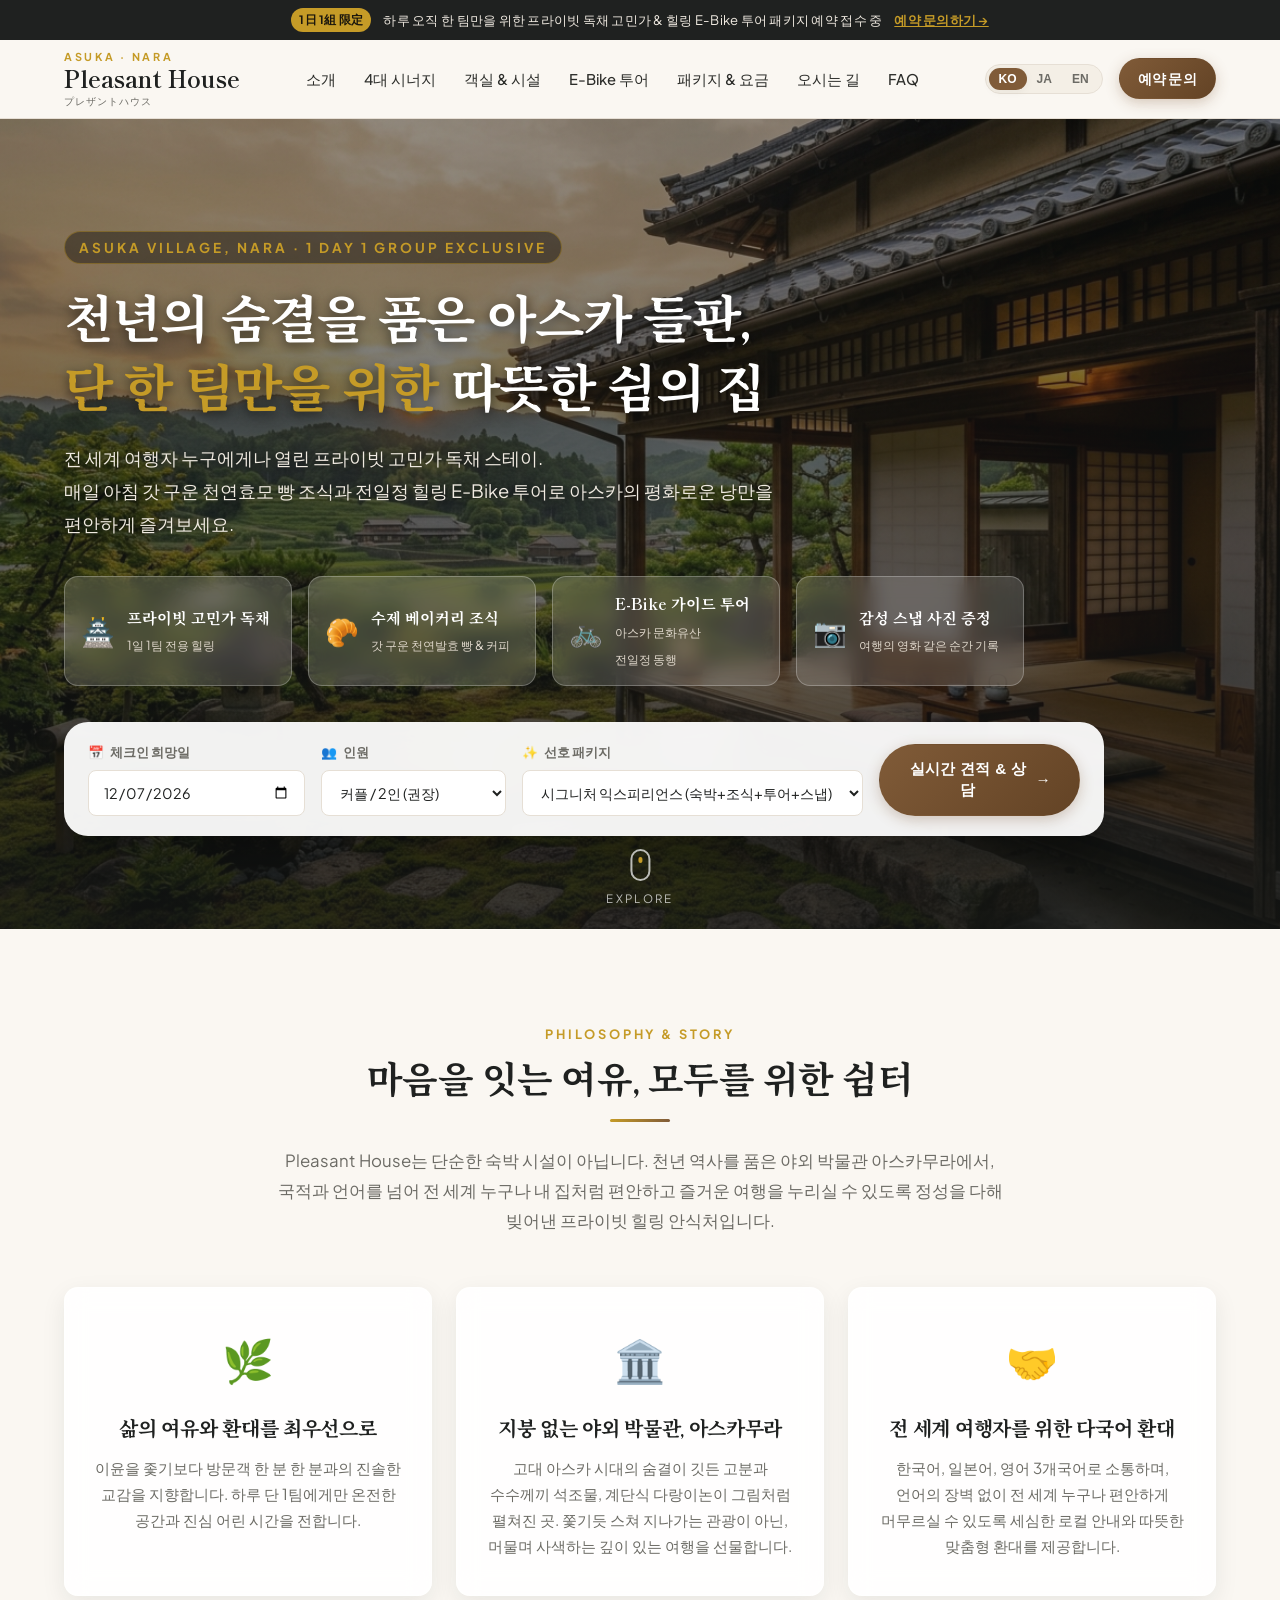
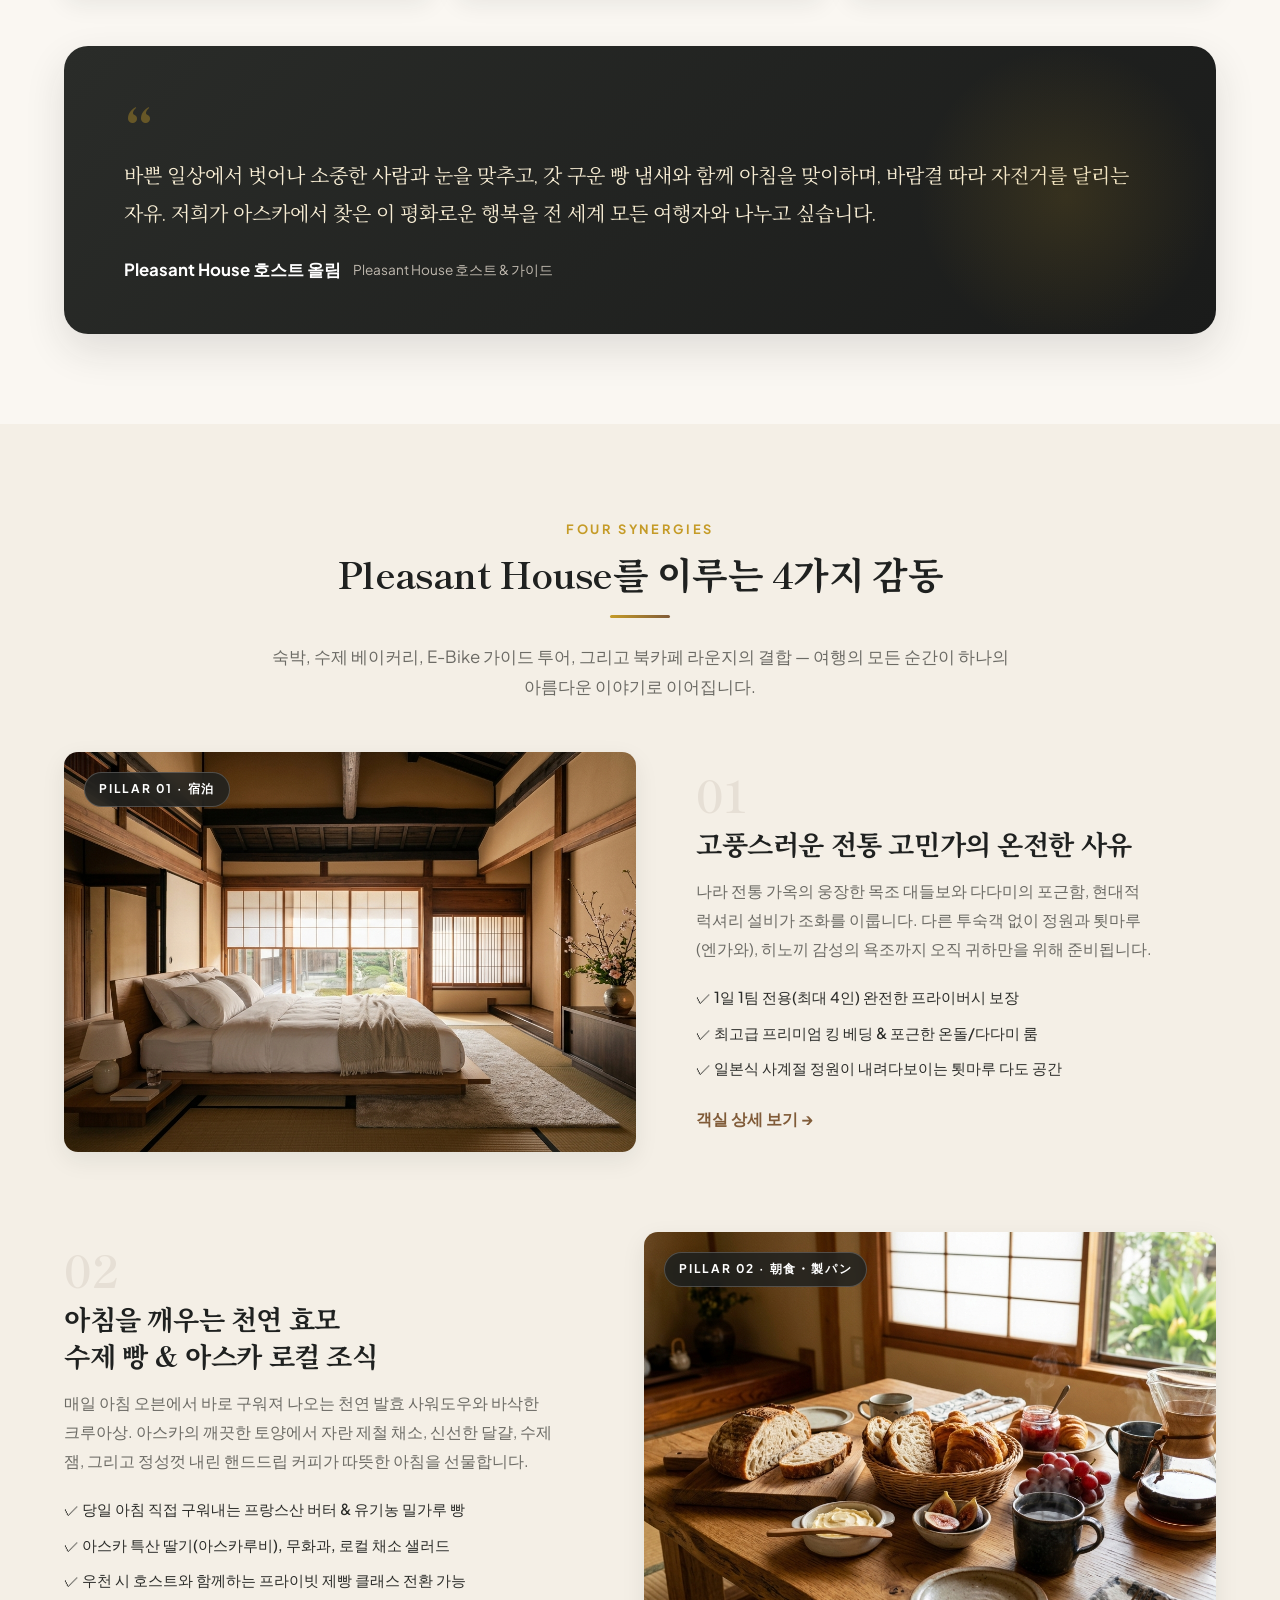
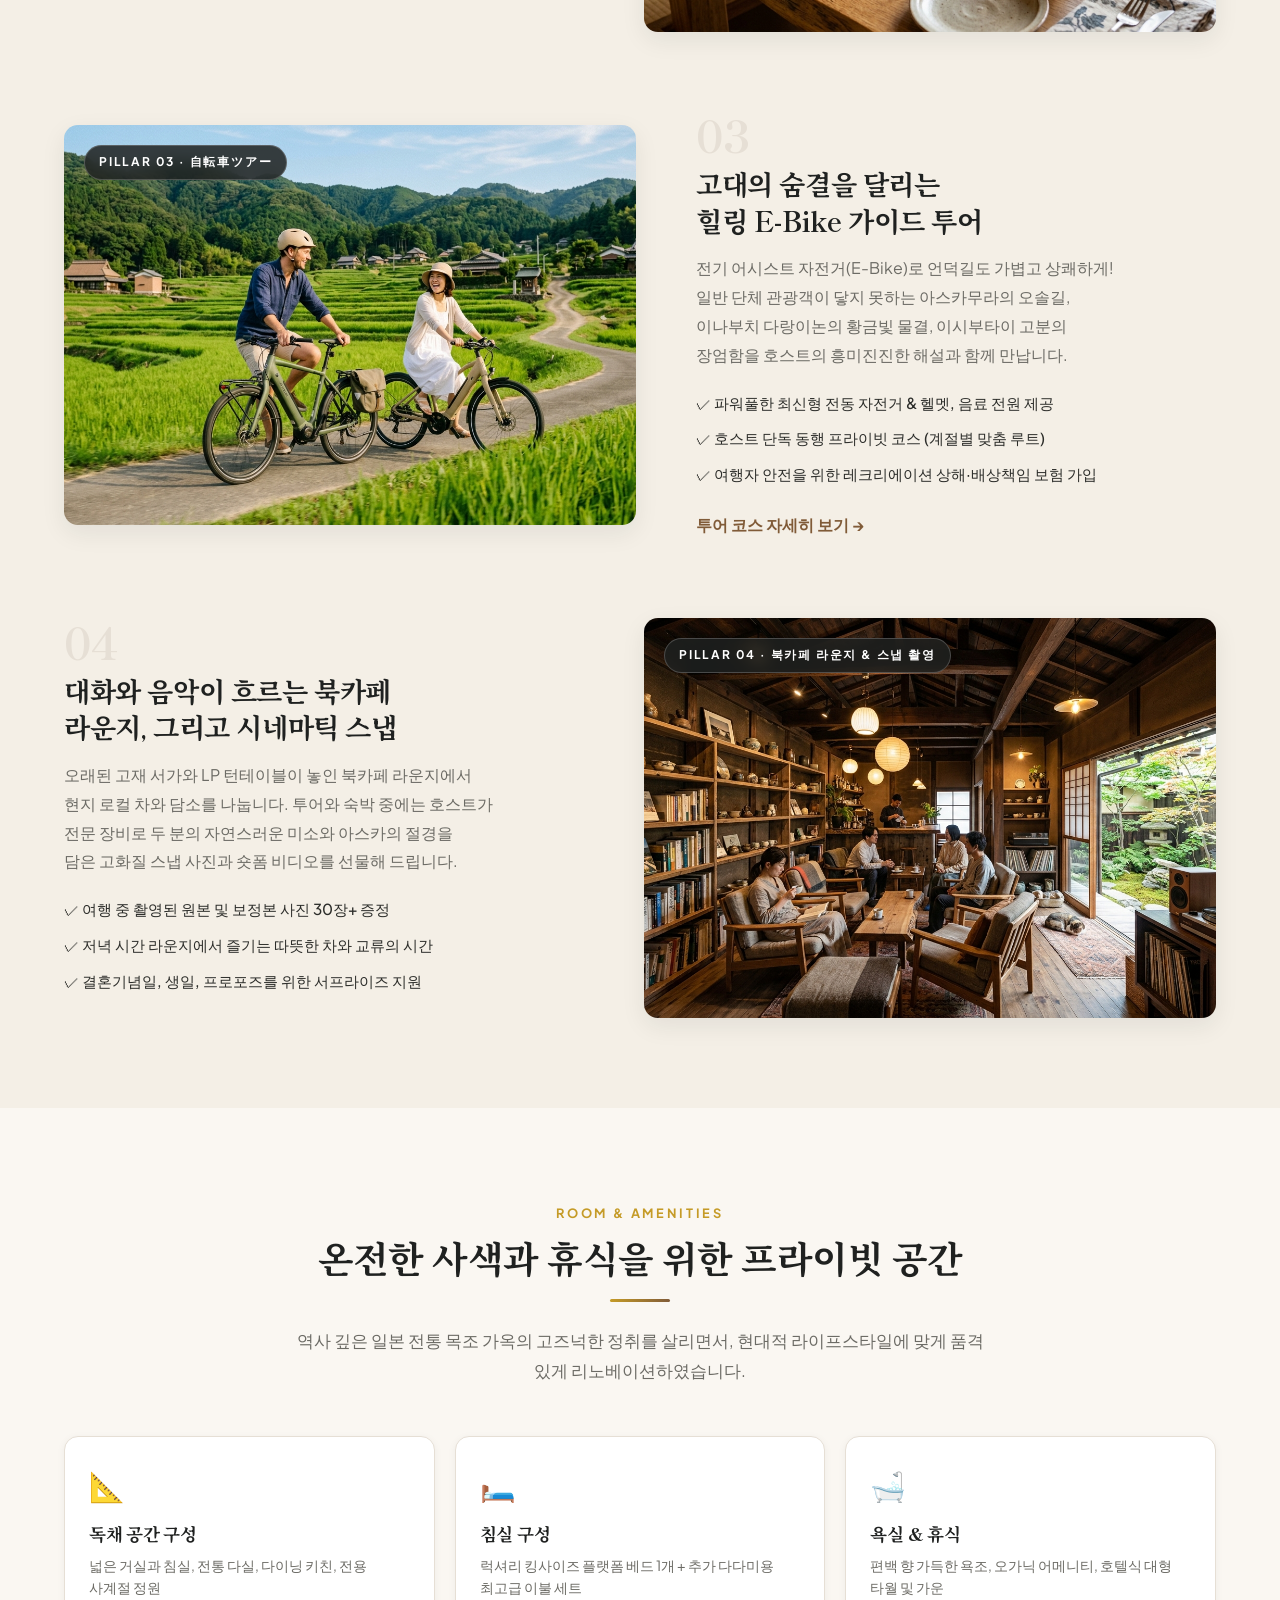
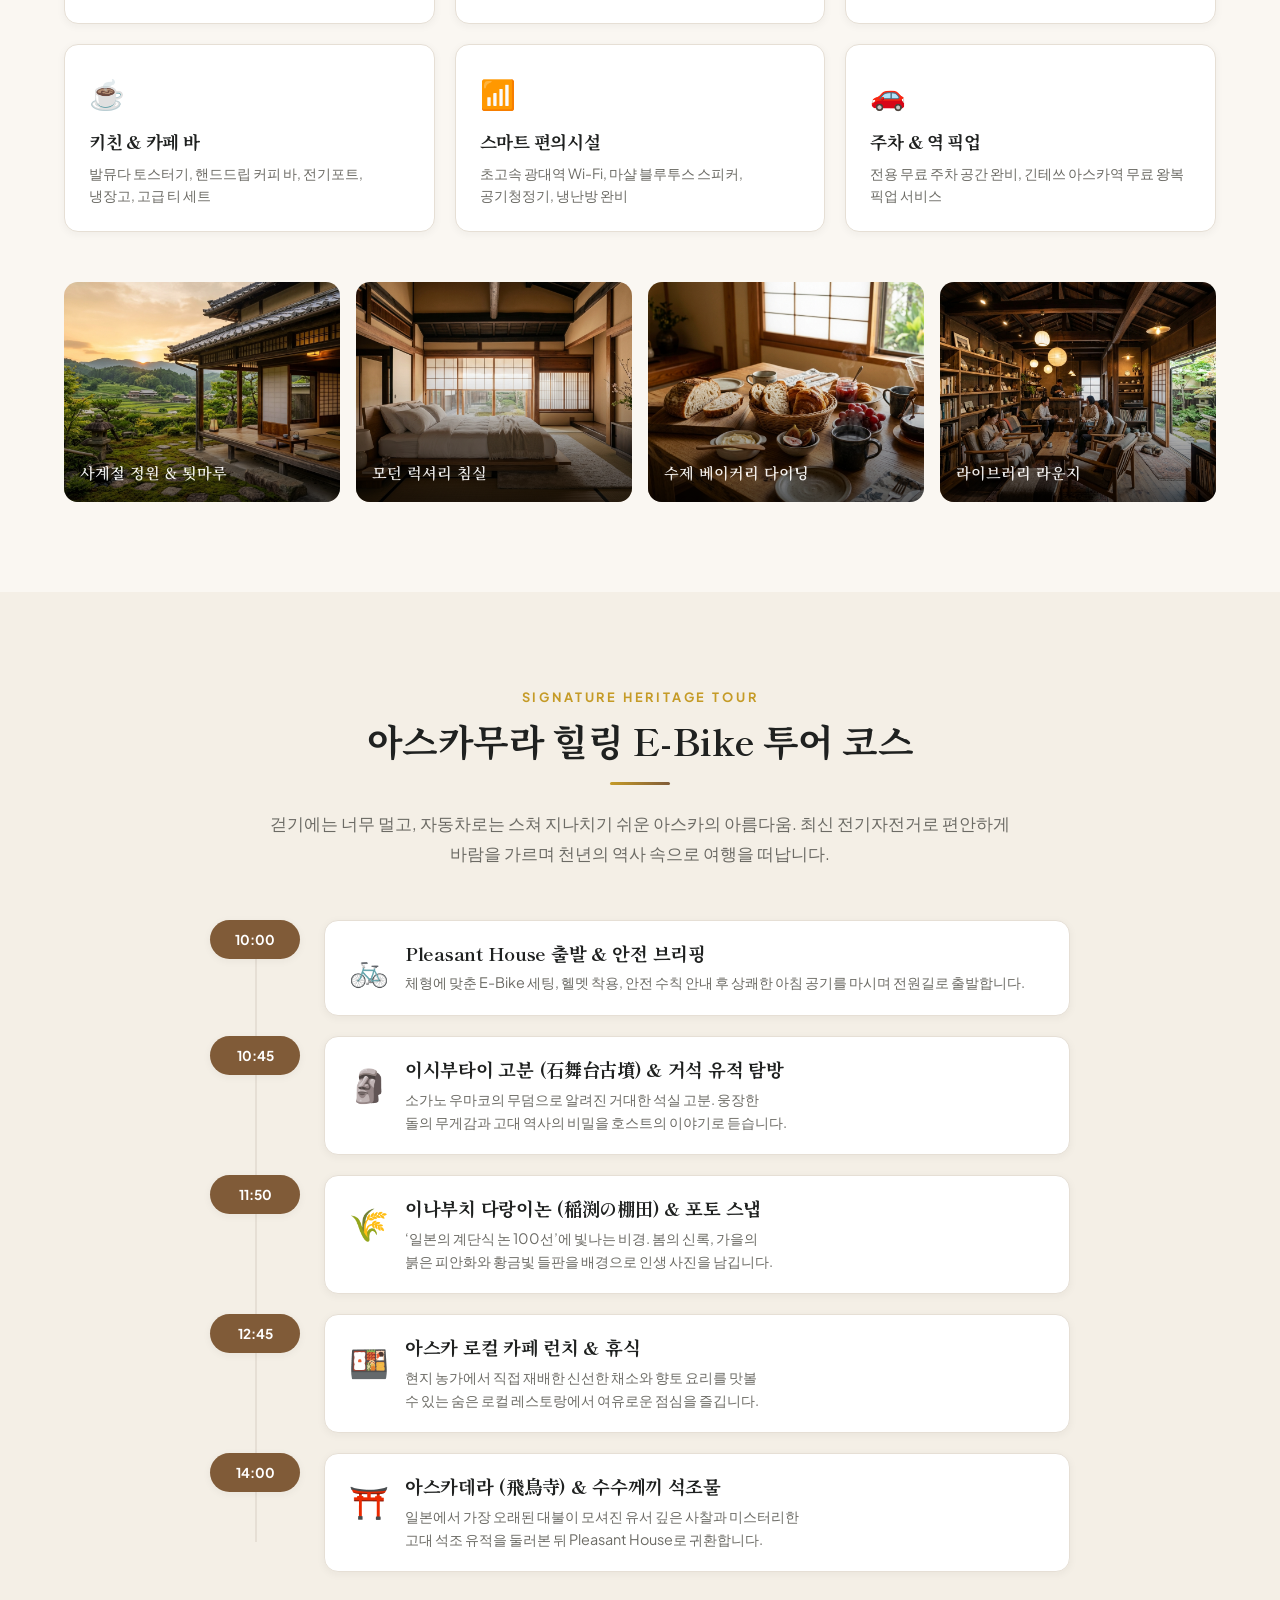
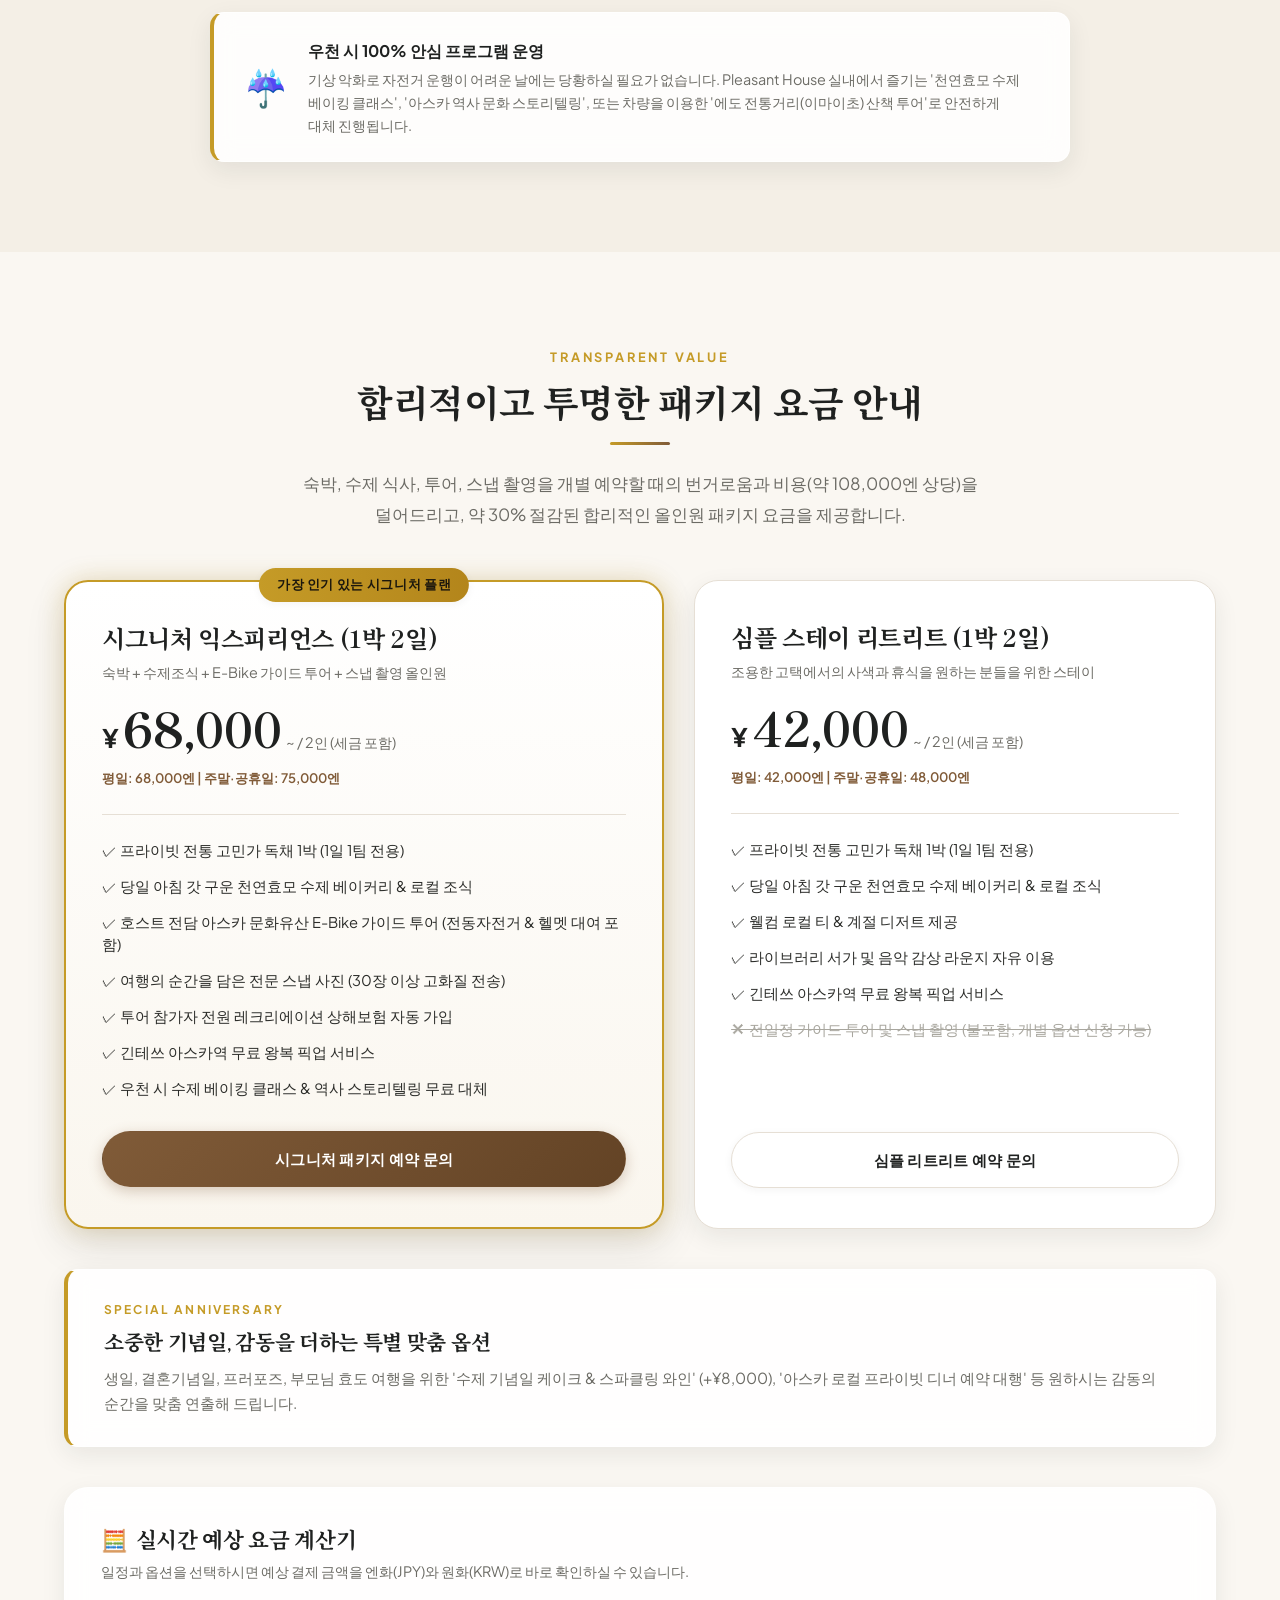
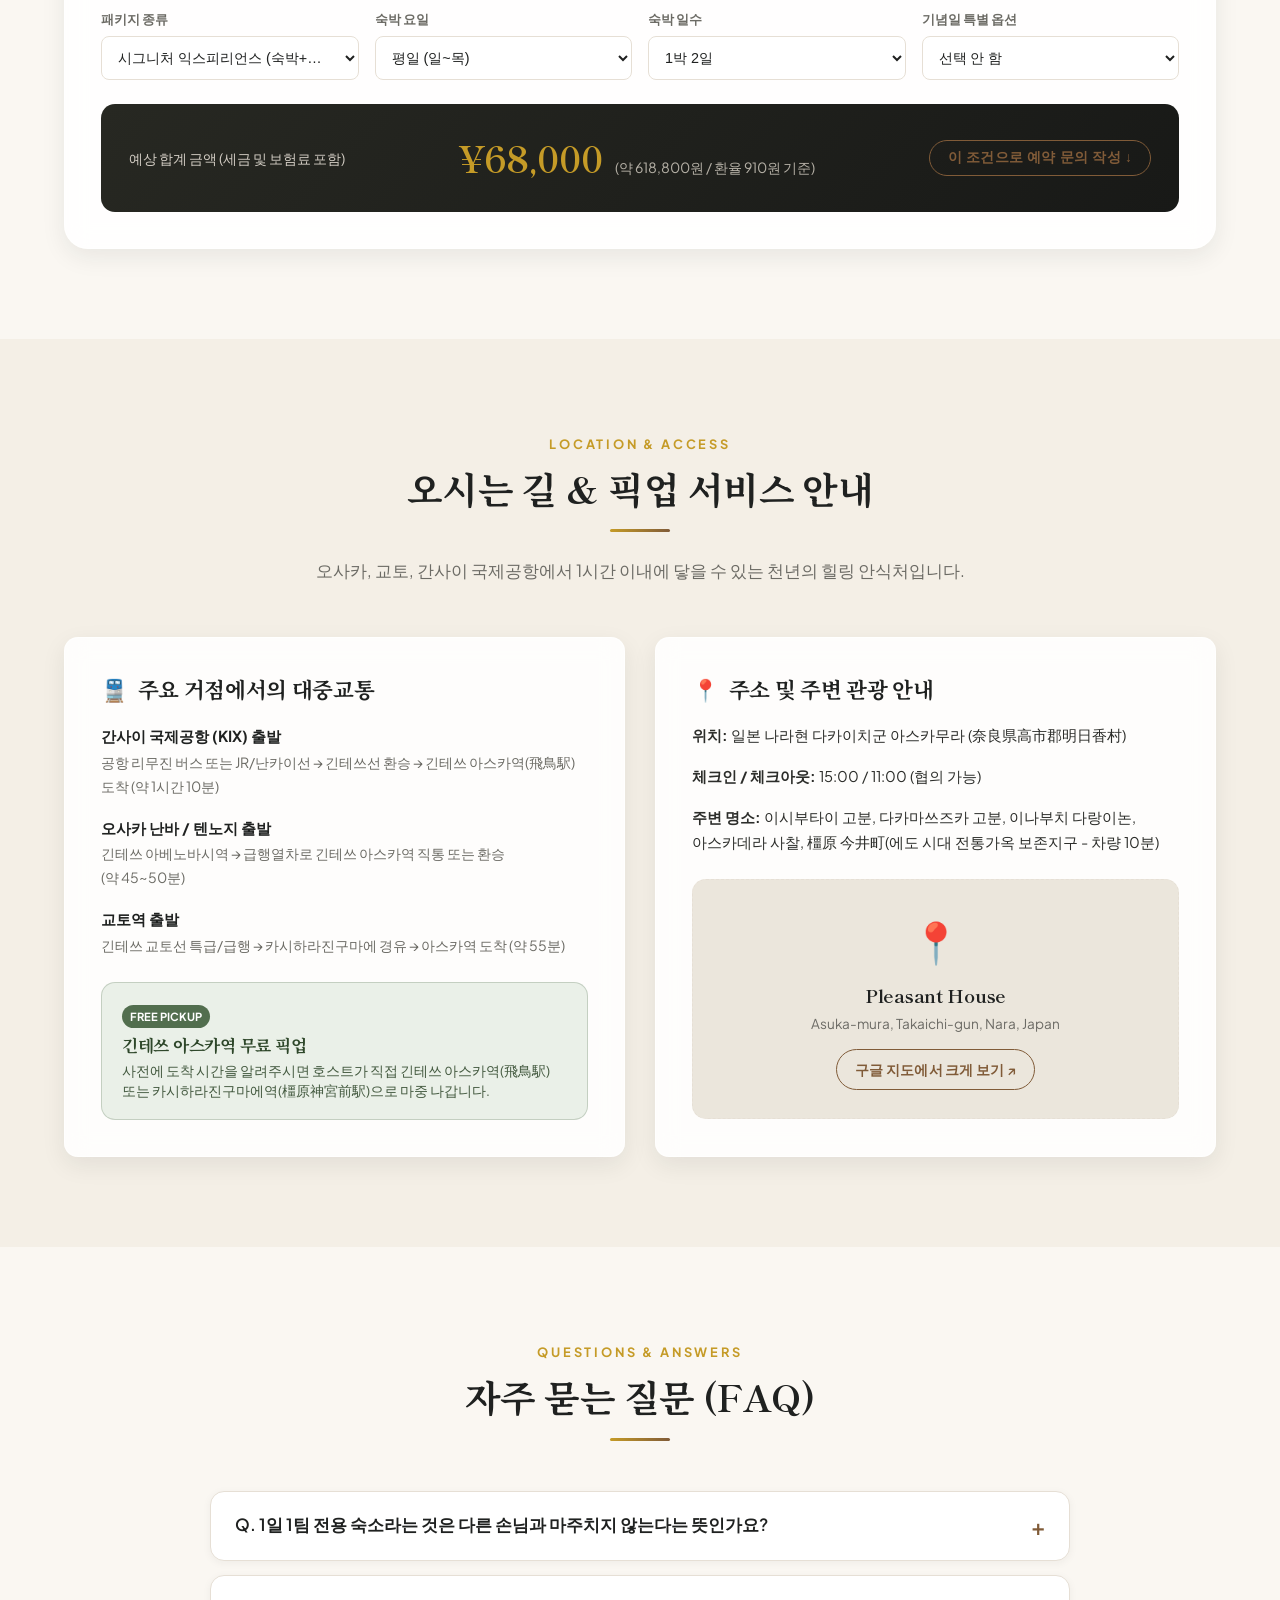
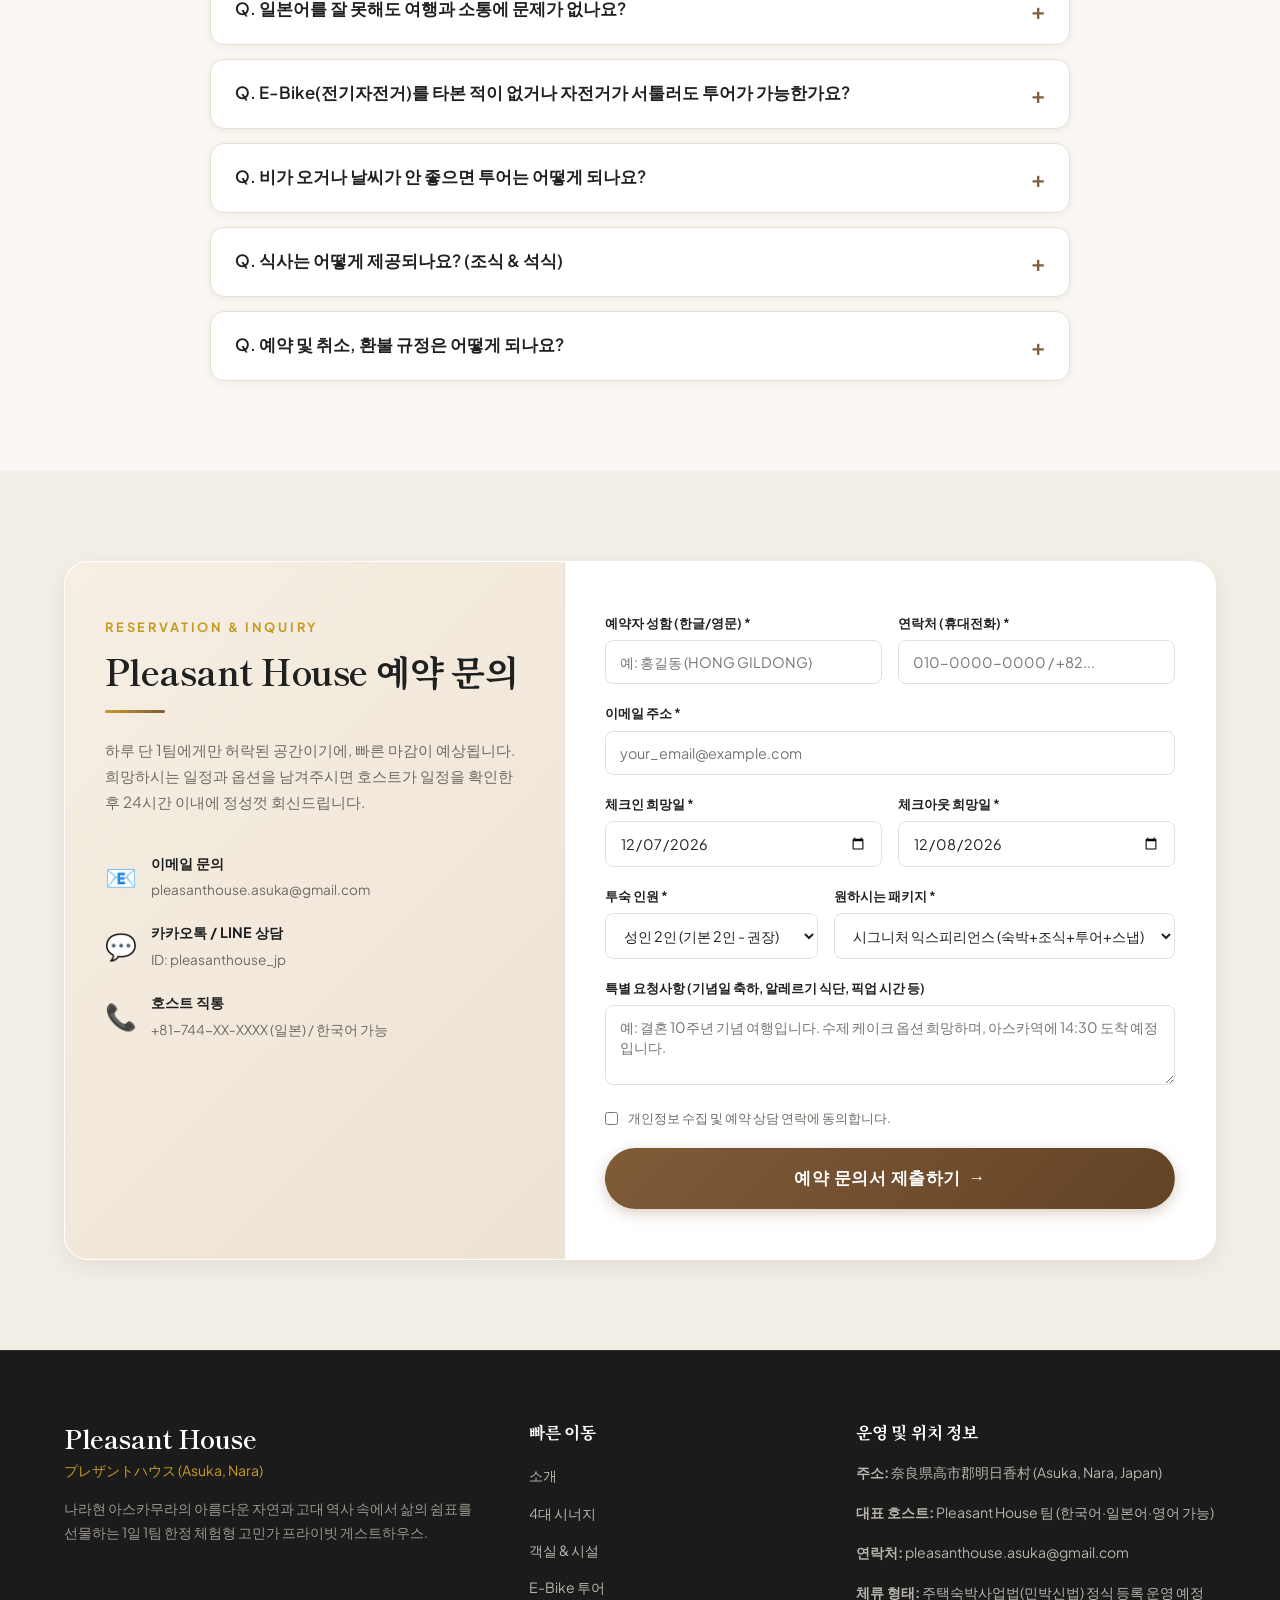
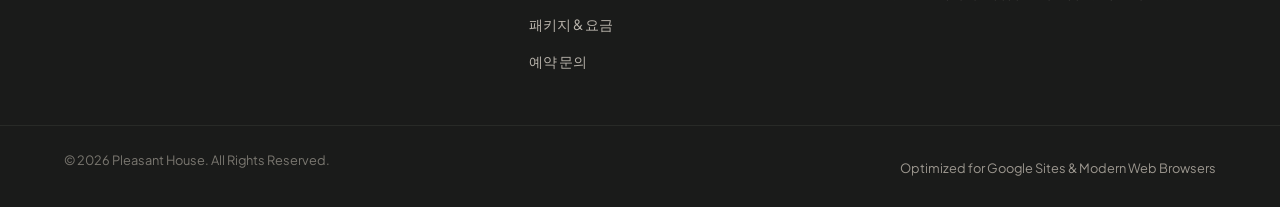
==== commit 9e472c3c: "update" ====
--- a/index.html
+++ b/index.html
@@ -5,7 +5,7 @@
   <meta name="viewport" content="width=device-width, initial-scale=1.0">
   <title>Pleasant House | 나라 아스카무라 체험형 프라이빗 고민가 게스트하우스</title>
   <meta name="description" content="나라현 아스카무라(明日香村) 1일 1팀 한정 독채 고민가 스테이. 갓 구운 수제 베이커리 조식, 힐링 E-Bike 프라이빗 가이드 투어, 그리고 따뜻한 문화 교류가 있는 Pleasant House에 오신 것을 환영합니다.">
-  <meta name="keywords" content="Pleasant House, 플레전트하우스, 나라 게스트하우스, 아스카무라 숙소, 일본 고민가 숙박, E-Bike 투어, 일본 시골 여행, 나라 여행, 1일1팀숙소">
+  <meta name="keywords" content="Pleasant House, プレザントハウス, 플레전트하우스, 나라 게스트하우스, 아스카무라 숙소, 일본 고민가 숙박, E-Bike 투어, 일본 시골 여행, 나라 여행, 1일1팀숙소">
   
   <!-- Open Graph / SEO -->
   <meta property="og:type" content="website">
@@ -107,7 +107,7 @@
           </h1>
           <p class="hero-subtitle" data-i18n="hero_desc">
             전 세계 여행자 누구에게나 열린 프라이빗 고민가 독채 스테이.<br>
-            매일 아침 갓 구운 천연효모 빵과 조식, 아스카의 숨은 비경을 누비는 E-Bike 가이드 투어, 그리고 사람의 온기가 머무는 살롱.
+            매일 아침 갓 구운 천연효모 빵과 조식, 아스카의 숨은 비경을 누비는 E-Bike 가이드 투어, 그리고 사람의 온기가 머무는 아늑한 라운지.
           </p>
         </div>
 
@@ -248,7 +248,7 @@
           <h2 class="section-title" data-i18n="pillars_title">Pleasant House를 이루는 4가지 감동</h2>
           <div class="divider"></div>
           <p class="section-intro" data-i18n="pillars_lead">
-            숙박, 수제 베이커리, E-Bike 가이드 투어, 그리고 살롱 카페의 결합 — 여행의 모든 순간이 하나의 아름다운 이야기로 이어집니다.
+            숙박, 수제 베이커리, E-Bike 가이드 투어, 그리고 북카페 라운지의 결합 — 여행의 모든 순간이 하나의 아름다운 이야기로 이어집니다.
           </p>
         </div>
 
@@ -314,21 +314,21 @@
           </div>
         </div>
 
-        <!-- Pillar 4: Salon & Photography -->
+        <!-- Pillar 4: Book Cafe Lounge & Photography -->
         <div class="pillar-row reverse">
           <div class="pillar-image-wrap">
-            <img src="assets/pleasant_house_salon.jpg" alt="커뮤니티 살롱 카페 & 시네마틱 스냅 촬영" class="pillar-img rounded-shadow">
-            <span class="pillar-badge" data-i18n="p4_badge">PILLAR 04 · カフェサロン・撮影</span>
+            <img src="assets/pleasant_house_lounge.jpg" alt="북카페 라운지 & 시네마틱 스냅 촬영" class="pillar-img rounded-shadow">
+            <span class="pillar-badge" data-i18n="p4_badge">PILLAR 04 · 북카페 라운지 & 스냅 촬영</span>
           </div>
           <div class="pillar-text-wrap">
             <span class="step-num">04</span>
-            <h3 class="pillar-heading" data-i18n="p4_heading">대화와 음악이 흐르는 살롱, 그리고 시네마틱 스냅</h3>
+            <h3 class="pillar-heading" data-i18n="p4_heading">대화와 음악이 흐르는 북카페 라운지, 그리고 시네마틱 스냅</h3>
             <p class="pillar-description" data-i18n="p4_desc">
-              오래된 고재 서가와 LP 턴테이블이 놓인 살롱 카페에서 현지 로컬 차와 담소를 나눕니다. 투어와 숙박 중에는 호스트가 전문 장비로 두 분의 자연스러운 미소와 아스카의 절경을 담은 고화질 스냅 사진과 숏폼 비디오를 선물해 드립니다.
+              오래된 고재 서가와 LP 턴테이블이 놓인 북카페 라운지에서 현지 로컬 차와 담소를 나눕니다. 투어와 숙박 중에는 호스트가 전문 장비로 두 분의 자연스러운 미소와 아스카의 절경을 담은 고화질 스냅 사진과 숏폼 비디오를 선물해 드립니다.
             </p>
             <ul class="pillar-checklist">
               <li data-i18n="p4_pt1">✓ 여행 중 촬영된 원본 및 보정본 사진 30장+ 증정</li>
-              <li data-i18n="p4_pt2">✓ 저녁 시간 살롱에서 즐기는 따뜻한 차와 교류의 시간</li>
+              <li data-i18n="p4_pt2">✓ 저녁 시간 라운지에서 즐기는 따뜻한 차와 교류의 시간</li>
               <li data-i18n="p4_pt3">✓ 결혼기념일, 생일, 프로포즈를 위한 서프라이즈 지원</li>
             </ul>
           </div>
@@ -401,10 +401,10 @@
               <span data-i18n="gal_bake">수제 베이커리 다이닝</span>
             </div>
           </div>
-          <div class="gallery-item" onclick="openLightbox('assets/pleasant_house_salon.jpg')">
-            <img src="assets/pleasant_house_salon.jpg" alt="살롱 라운지">
+          <div class="gallery-item" onclick="openLightbox('assets/pleasant_house_lounge.jpg')">
+            <img src="assets/pleasant_house_lounge.jpg" alt="라이브러리 라운지">
             <div class="gallery-overlay">
-              <span data-i18n="gal_salon">살롱 & 라이브러리</span>
+              <span data-i18n="gal_lounge">라이브러리 라운지</span>
             </div>
           </div>
         </div>
@@ -491,8 +491,8 @@
           <div class="note-text">
             <strong data-i18n="rain_policy_t">우천 시 100% 안심 프로그램 운영</strong>
             <p data-i18n="rain_policy_d">
-              기상 악화로 자전거 운행이 어려운 날에는 당황하실 필요가 없습니다. Pleasant House 살롱에서 즐기는 
-              <strong>'천연효모 수제 베이킹 클래스'</strong>, <strong>'아스카 역사 스토리텔링 살롱'</strong>, 또는 <strong>'나라현 이마이초(今井町) 에도 전통거리 차량 투어'</strong>로 안전하게 대체 진행됩니다.
+              기상 악화로 자전거 운행이 어려운 날에는 당황하실 필요가 없습니다. Pleasant House 실내에서 즐기는
+              <strong>'천연효모 수제 베이킹 클래스'</strong>, <strong>'아스카 역사 문화 스토리텔링'</strong>, 또는 <strong>'나라현 이마이초(今井町) 에도 전통거리 차량 투어'</strong>로 안전하게 대체 진행됩니다.
             </p>
           </div>
         </div>
@@ -533,7 +533,7 @@
               <li data-i18n="p1_f4">✓ 여행의 순간을 담은 전문 스냅 사진 (30장 이상 고화질 전송)</li>
               <li data-i18n="p1_f5">✓ 투어 참가자 전원 레크리에이션 상해보험 자동 가입</li>
               <li data-i18n="p1_f6">✓ 긴테쓰 아스카역 무료 왕복 픽업 서비스</li>
-              <li data-i18n="p1_f7">✓ 우천 시 수제 베이킹 클래스 & 아스카 역사 살롱 무료 대체</li>
+              <li data-i18n="p1_f7">✓ 우천 시 수제 베이킹 클래스 & 역사 스토리텔링 무료 대체</li>
             </ul>
             <div class="plan-footer">
               <a href="#booking" class="btn btn-primary btn-block" onclick="selectPlan('signature')" data-i18n="btn_book_sig">시그니처 패키지 예약 문의</a>
@@ -556,7 +556,7 @@
               <li data-i18n="p2_f1">✓ 프라이빗 전통 고민가 독채 1박 (1일 1팀 전용)</li>
               <li data-i18n="p2_f2">✓ 당일 아침 갓 구운 천연효모 수제 베이커리 & 로컬 조식</li>
               <li data-i18n="p2_f3">✓ 웰컴 로컬 티 & 계절 디저트 제공</li>
-              <li data-i18n="p2_f4">✓ 살롱 라이브러리 및 음악 감상 공간 자유 이용</li>
+              <li data-i18n="p2_f4">✓ 라이브러리 서가 및 음악 감상 라운지 자유 이용</li>
               <li data-i18n="p2_f5">✓ 긴테쓰 아스카역 무료 왕복 픽업 서비스</li>
               <li class="disabled" data-i18n="p2_f6">✕ 전일정 가이드 투어 및 스냅 촬영 (불포함, 개별 옵션 신청 가능)</li>
             </ul>
@@ -737,7 +737,7 @@
               <span class="faq-icon">+</span>
             </button>
             <div class="faq-answer">
-              <p data-i18n="faq_a4">우천 시에는 참가자의 안전을 위해 야외 자전거 투어를 중단하고, Pleasant House 실내에서 진행되는 '천연효모 제빵 클래스', '아스카 역사 문화 살롱', 또는 차량을 이용한 '에도 전통거리(이마이초) 산책 투어'로 무료 전환됩니다. 비가 와도 더욱 낭만적인 추억을 만드실 수 있습니다.</p>
+              <p data-i18n="faq_a4">우천 시에는 참가자의 안전을 위해 야외 자전거 투어를 중단하고, Pleasant House 실내에서 진행되는 '천연효모 제빵 클래스', '아스카 역사 문화 스토리텔링', 또는 차량을 이용한 '에도 전통거리(이마이초) 산책 투어'로 무료 전환됩니다. 비가 와도 더욱 낭만적인 추억을 만드실 수 있습니다.</p>
             </div>
           </div>
 
--- a/style.css
+++ b/style.css
@@ -74,8 +74,6 @@
 p {
   margin-bottom: 1rem;
   line-height: 1.7;
-  text-wrap: pretty;
-  word-break: keep-all;
   overflow-wrap: break-word;
 }
 
@@ -788,10 +786,12 @@
    ========================================================================== */
 .pillar-row {
   display: grid;
-  grid-template-columns: 1.1fr 1fr;
+  grid-template-columns: minmax(0, 1.1fr) minmax(0, 1fr);
   gap: 60px;
   align-items: center;
   margin-bottom: 80px;
+  min-width: 0;
+  width: 100%;
 }
 
 .pillar-row:last-child {
@@ -799,7 +799,18 @@
 }
 
 .pillar-row.reverse {
-  grid-template-columns: 1fr 1.1fr;
+  grid-template-columns: minmax(0, 1fr) minmax(0, 1.1fr);
+}
+
+.pillar-image-wrap {
+  position: relative;
+  min-width: 0;
+  width: 100%;
+}
+
+.pillar-text-wrap {
+  min-width: 0;
+  width: 100%;
 }
 
 .pillar-row.reverse .pillar-image-wrap {
@@ -1740,22 +1751,66 @@
    Responsive Media Queries (PC FHD, Tablet, Mobile Portrait)
    ========================================================================== */
 
-/* Universal word breaking & text balancing to prevent awkward wrapping in CJK typography */
-h1, h2, h3, h4, h5, h6, .section-title, .hero-title, .pillar-title, .story-title, .plan-name, .calc-title, .booking-title, .loc-card-title, .step-info h4 {
-  text-wrap: balance;
+/* Universal & Language-Specific Typography Rules */
+/* Base responsive text wrap */
+h1, h2, h3, h4, h5, h6, .section-title, .hero-title, .pillar-heading, .story-title, .plan-name, .calc-title, .booking-title, .loc-card-title, .step-info h4 {
+  overflow-wrap: break-word;
+  letter-spacing: -0.015em;
+  min-width: 0;
+}
+
+p, .section-intro, .hero-subtitle, .pillar-description, .story-desc, .plan-desc, .step-info p, .tour-lead, .price-lead, .loc-lead {
+  overflow-wrap: break-word;
+  min-width: 0;
+}
+
+.btn, .nav-link, .badge, .feature-chip, .spec-card, .pillar-card, .pricing-card {
+  overflow-wrap: break-word;
+  min-width: 0;
+}
+
+/* 1. Korean Typography (Word-unit wrapping via keep-all) */
+html[lang="ko"] h1, html[lang="ko"] h2, html[lang="ko"] h3,
+html[lang="ko"] h4, html[lang="ko"] h5, html[lang="ko"] h6,
+html[lang="ko"] p, html[lang="ko"] .section-title, html[lang="ko"] .hero-title,
+html[lang="ko"] .pillar-heading, html[lang="ko"] .pillar-description,
+html[lang="ko"] .story-title, html[lang="ko"] .story-desc,
+html[lang="ko"] .plan-name, html[lang="ko"] .plan-desc,
+html[lang="ko"] .step-info h4, html[lang="ko"] .step-info p,
+html[lang="ko"] .feature-chip, html[lang="ko"] .spec-card,
+html[lang="ko"] .pillar-checklist li {
   word-break: keep-all;
   overflow-wrap: break-word;
-  letter-spacing: -0.015em;
-}
-
-p, .section-intro, .hero-subtitle, .pillar-desc, .story-desc, .plan-desc, .step-info p, .tour-lead, .price-lead, .loc-lead {
+  text-wrap: balance;
+}
+
+html[lang="ko"] p {
   text-wrap: pretty;
-  word-break: keep-all;
-  overflow-wrap: break-word;
-}
-
-.btn, .nav-link, .badge, .feature-chip, .spec-card, .pillar-card, .pricing-card {
-  word-break: keep-all;
+}
+
+/* 2. Japanese Typography (Crucial: Natural character wrapping for spaceless Japanese script) */
+html[lang="ja"],
+html[lang="ja"] body,
+html[lang="ja"] h1, html[lang="ja"] h2, html[lang="ja"] h3,
+html[lang="ja"] h4, html[lang="ja"] h5, html[lang="ja"] h6,
+html[lang="ja"] p, html[lang="ja"] span, html[lang="ja"] div,
+html[lang="ja"] li, html[lang="ja"] a, html[lang="ja"] strong,
+html[lang="ja"] .pillar-heading, html[lang="ja"] .pillar-description,
+html[lang="ja"] .section-intro, html[lang="ja"] .story-lead,
+html[lang="ja"] .hero-desc, html[lang="ja"] .hero-title,
+html[lang="ja"] .tour-lead, html[lang="ja"] .price-lead,
+html[lang="ja"] .step-card, html[lang="ja"] .pricing-card,
+html[lang="ja"] .spec-card, html[lang="ja"] .faq-answer,
+html[lang="ja"] .pillar-checklist li, html[lang="ja"] .feature-chip {
+  word-break: normal !important;
+  overflow-wrap: anywhere !important;
+  line-break: loose !important;
+  text-wrap: auto !important;
+}
+
+/* 3. English Typography */
+html[lang="en"] * {
+  word-break: normal;
   overflow-wrap: break-word;
 }
 
@@ -1784,8 +1839,10 @@
     grid-template-columns: 1fr;
   }
   .pillar-row, .pillar-row.reverse {
-    grid-template-columns: 1fr;
+    grid-template-columns: minmax(0, 1fr);
     gap: 30px;
+    width: 100%;
+    min-width: 0;
   }
   .pillar-row.reverse .pillar-image-wrap {
     order: 1;
@@ -1948,14 +2005,30 @@
     gap: 12px;
   }
 
-  /* Four Pillars */
+  /* Four Pillars: Flexible Responsive Height & Containment */
   .pillar-row, .pillar-row.reverse {
+    grid-template-columns: minmax(0, 1fr) !important;
     gap: 20px;
     margin-bottom: 40px;
+    width: 100%;
+    min-width: 0;
   }
   .pillar-image-wrap {
+    width: 100%;
     height: 240px;
+    overflow: hidden;
     border-radius: 16px;
+    min-width: 0;
+  }
+  .pillar-image-wrap .pillar-img {
+    width: 100%;
+    height: 100%;
+    object-fit: cover;
+    display: block;
+  }
+  .pillar-text-wrap {
+    width: 100%;
+    min-width: 0;
   }
   .pillar-title {
     font-size: 1.4rem;
